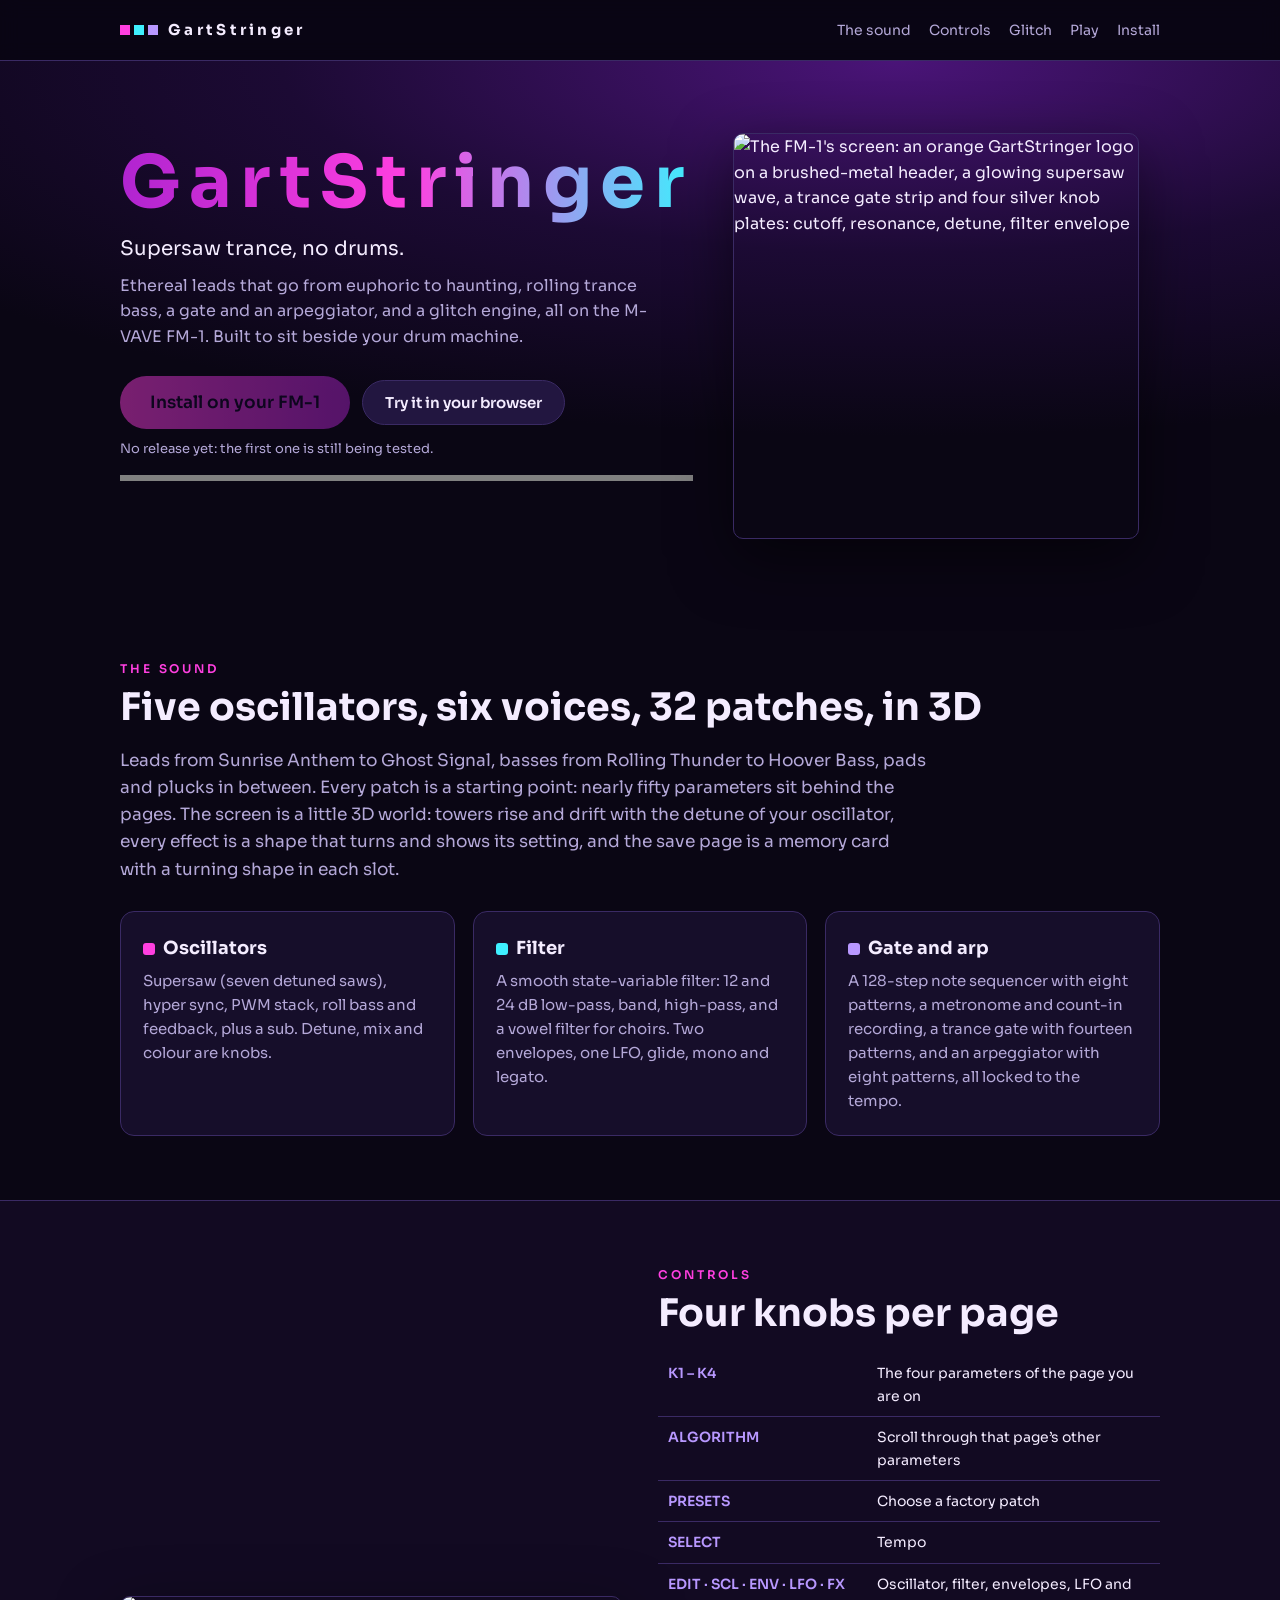
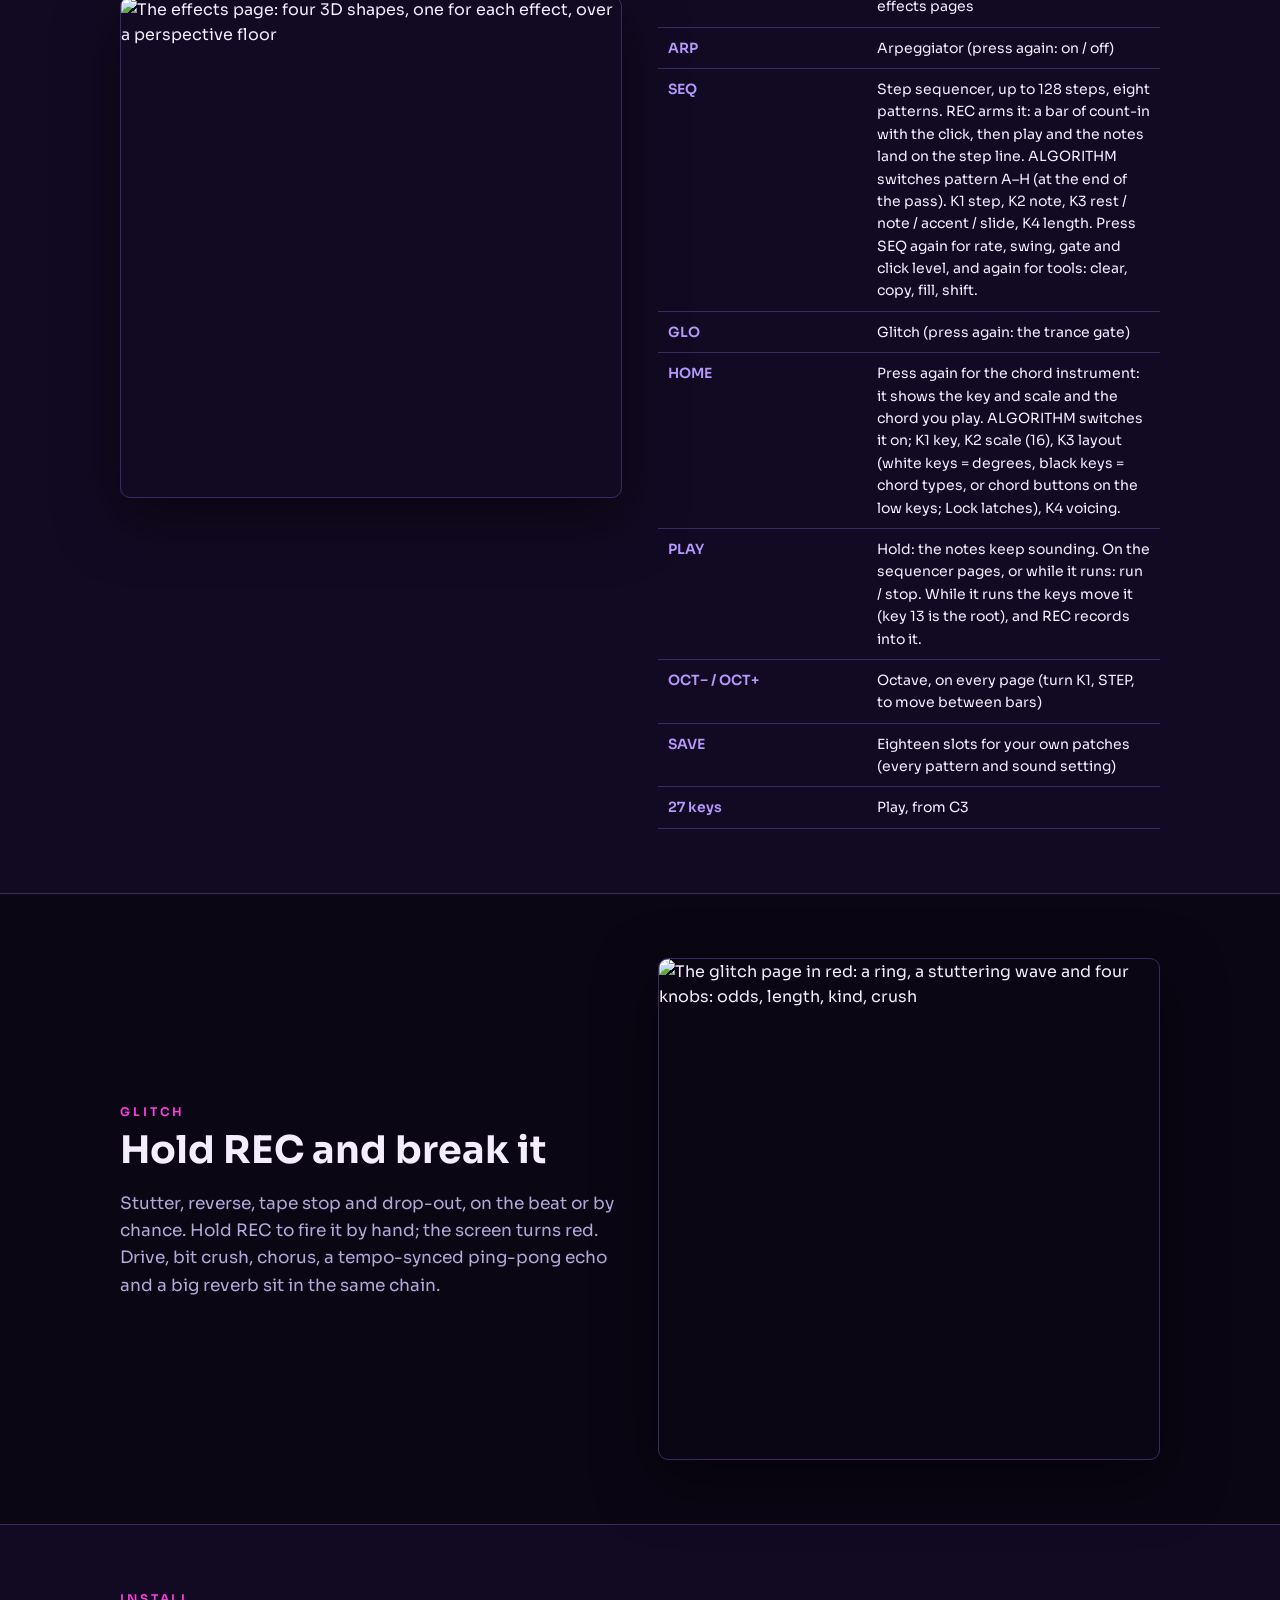
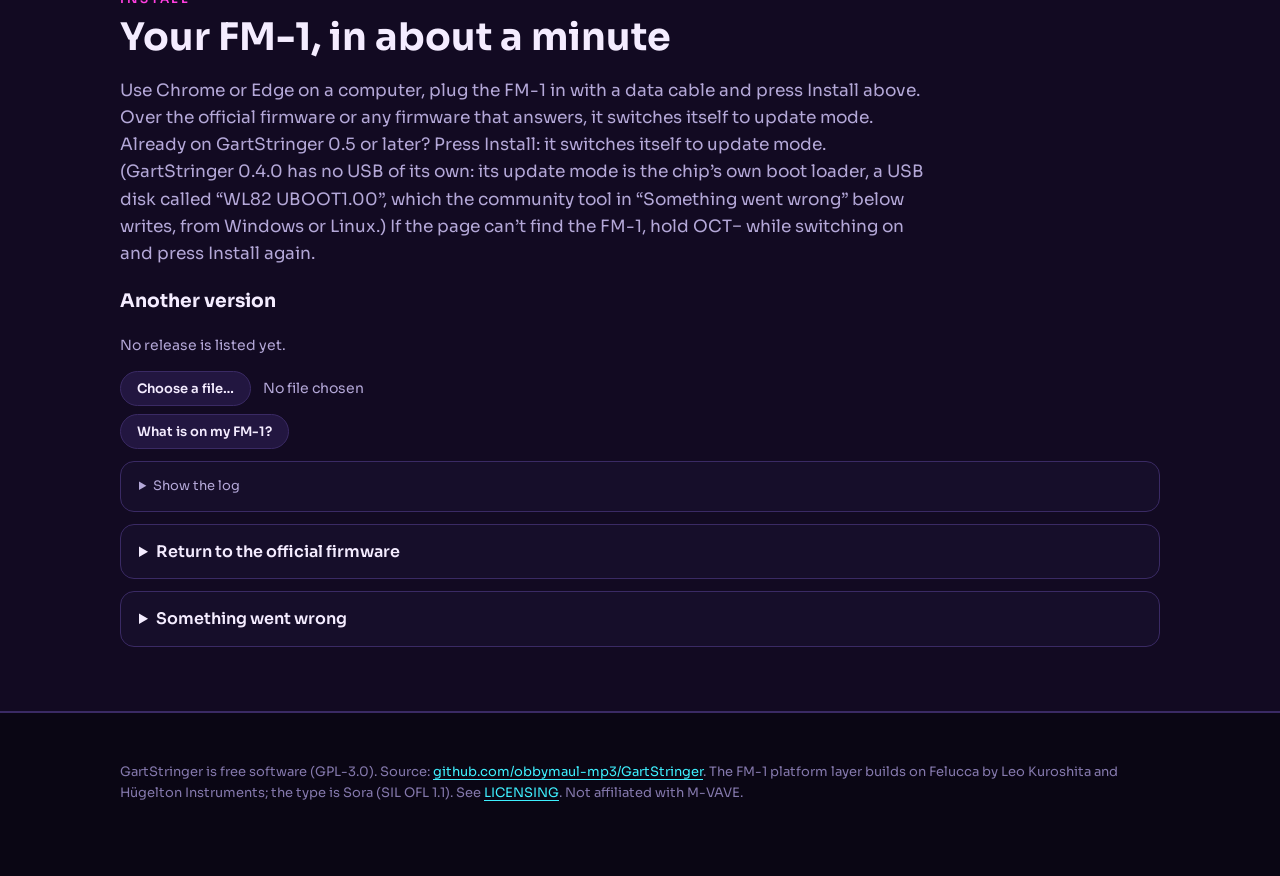
==== web/index.html @ 3be36788 "0.6.2: OCT is always octave, eight patterns, eighteen slots over six flash sectors, text overlap fix" ====
<!doctype html>
<!-- SPDX-License-Identifier: GPL-3.0-only
     Copyright (C) 2026 GartStringer contributors
     GartStringer's first page: what it is, how to play it, and its installer (installer.js). The installer checks the package
     here and writes it with the update protocol of fm1ota.js. tools/make_site.sh puts the site together. -->
<html lang="en">
<head>
<meta charset="utf-8">
<meta name="viewport" content="width=device-width, initial-scale=1">
<title>GartStringer: a supersaw trance synth for the M-VAVE FM-1</title>
<meta name="description" content="GartStringer turns the M-VAVE FM-1 into a supersaw trance lead and bass synth: 32 patches, trance gate, arpeggiator, glitch effects and a 90s rave look. No drums, so it plays beside yours. Free and open source.">
<meta name="theme-color" content="#0a0806">
<meta property="og:title" content="GartStringer: a supersaw trance synth for the M-VAVE FM-1">
<meta property="og:description" content="Supersaw leads, rolling trance bass, a gate, an arpeggiator and glitch. No drums. Free and open source.">
<meta property="og:image" content="images/home.png">
<link rel="icon" href="favicon.svg" type="image/svg+xml">
<link rel="preload" href="fonts/Sora.ttf" as="font" type="font/ttf" crossorigin>
<link rel="stylesheet" href="site.css">
</head>
<body>
<a class="skip" href="#main">Skip to content</a>
<header class="site-header">
  <div class="container site-header__row">
    <a class="brand" href="./"><i aria-hidden="true"></i>GartStringer</a>
    <nav class="site-nav" aria-label="Sections">
      <a href="#sound">The sound</a>
      <a href="#controls">Controls</a>
      <a href="#glitch">Glitch</a>
      <a href="play/">Play</a>
      <a href="#install">Install</a>
    </nav>
  </div>
</header>

<main id="main">
  <section class="hero" id="install" aria-labelledby="hero-title">
    <div class="container hero__grid">
      <div class="hero__pitch">
        <h1 id="hero-title" tabindex="-1"><span>GartStringer</span></h1>
        <p class="hero__lead">Supersaw trance, no drums.</p>
        <p class="hero__sub">Ethereal leads that go from euphoric to haunting, rolling trance bass, a gate and an arpeggiator, and a glitch engine, all on the M-VAVE&nbsp;FM-1. Built to sit beside your drum machine.</p>
        <div class="installer">
          <div class="row">
            <button class="btn btn--primary btn--lg" id="go" type="button" disabled>Install on your FM-1</button>
            <a class="btn" href="play/">Try it in your browser</a>
          </div>
          <p class="installer__ver" id="ver"></p>
          <p class="note" id="nomidi" hidden>Installing needs <b>Chrome or Edge on a computer</b>. On this device you can still <a href="play/">try GartStringer with sound</a>.</p>
          <noscript><p class="note">The installer needs JavaScript to talk to the FM-1.</p></noscript>
          <progress id="bar" max="100" value="0" aria-label="Install progress"></progress>
          <p class="installer__status" id="status" role="status"></p>
          <p class="pkg" id="pkg" role="status"></p>
          <label class="check" id="force-box" hidden><input id="force-risk" type="checkbox"><span><b>I understand the risk.</b> Install over this firmware anyway.</span></label>
          <div class="panel panel--ok" id="done" role="status" hidden>
            <p class="title" id="done-line"></p>
            <p>The FM-1 restarted with GartStringer. You can unplug it now. Turn MASTER up slowly, then hold a key.</p>
          </div>
          <div class="panel panel--bad" id="interrupted" role="alert" hidden>
            <h3>The install stopped. In most cases you can start it again.</h3>
            <p><b>Stopped before “Switching to update mode”?</b> Nothing was written. Plug the cable back in and press Install again.</p>
            <p><b>Stopped while writing, with the FM-1 still on?</b> It waits in update mode with a black screen. Plug the cable back in and press Install again. Writing starts again from the beginning.</p>
            <p><b>Did it switch off?</b> Hold OCT− while switching on: update mode. Press Install again.</p>
            <p><b>No flash at all, or a USB disk called WL82 UBOOT1.00?</b> See “Something went wrong” below.</p>
          </div>
        </div>
      </div>
      <div class="hero__visual shot"><img src="images/home.png" width="480" height="480" alt="The FM-1's screen: an orange GartStringer logo on a brushed-metal header, a glowing supersaw wave, a trance gate strip and four silver knob plates: cutoff, resonance, detune, filter envelope" fetchpriority="high"></div>
    </div>
  </section>

  <section class="section" id="sound" aria-labelledby="sound-title">
    <div class="container">
      <p class="eyebrow">The sound</p>
      <h2 id="sound-title">Five oscillators, six voices, 32 patches, in 3D</h2>
      <p class="lead">Leads from Sunrise Anthem to Ghost Signal, basses from Rolling Thunder to Hoover Bass, pads and plucks in between. Every patch is a starting point: nearly fifty parameters sit behind the pages. The screen is a little 3D world: towers rise and drift with the detune of your oscillator, every effect is a shape that turns and shows its setting, and the save page is a memory card with a turning shape in each slot.</p>
      <div class="grid grid--3">
        <article class="card"><h3><i class="dot" style="background:var(--pink)"></i>Oscillators</h3><p>Supersaw (seven detuned saws), hyper sync, PWM stack, roll bass and feedback, plus a sub. Detune, mix and colour are knobs.</p></article>
        <article class="card"><h3><i class="dot" style="background:var(--cyan)"></i>Filter</h3><p>A smooth state-variable filter: 12 and 24 dB low-pass, band, high-pass, and a vowel filter for choirs. Two envelopes, one LFO, glide, mono and legato.</p></article>
        <article class="card"><h3><i class="dot" style="background:var(--yellow)"></i>Gate and arp</h3><p>A 128-step note sequencer with eight patterns, a metronome and count-in recording, a trance gate with fourteen patterns, and an arpeggiator with eight patterns, all locked to the tempo.</p></article>
      </div>
    </div>
  </section>

  <section class="section section--band" id="controls" aria-labelledby="controls-title">
    <div class="container split">
      <div class="shot"><img src="images/edit.png" width="480" height="480" alt="The effects page: four 3D shapes, one for each effect, over a perspective floor" loading="lazy"></div>
      <div>
        <p class="eyebrow">Controls</p>
        <h2 id="controls-title">Four knobs per page</h2>
        <table class="keys">
          <tr><td>K1 – K4</td><td>The four parameters of the page you are on</td></tr>
          <tr><td>ALGORITHM</td><td>Scroll through that page’s other parameters</td></tr>
          <tr><td>PRESETS</td><td>Choose a factory patch</td></tr>
          <tr><td>SELECT</td><td>Tempo</td></tr>
          <tr><td>EDIT · SCL · ENV · LFO · FX</td><td>Oscillator, filter, envelopes, LFO and effects pages</td></tr>
          <tr><td>ARP</td><td>Arpeggiator (press again: on / off)</td></tr>
          <tr><td>SEQ</td><td>Step sequencer, up to 128 steps, eight patterns. REC arms it: a bar of count-in with the click, then play and the notes land on the step line. ALGORITHM switches pattern A–H (at the end of the pass). K1 step, K2 note, K3 rest / note / accent / slide, K4 length. Press SEQ again for rate, swing, gate and click level, and again for tools: clear, copy, fill, shift.</td></tr>
          <tr><td>GLO</td><td>Glitch (press again: the trance gate)</td></tr>
          <tr><td>HOME</td><td>Press again for the chord instrument: it shows the key and scale and the chord you play. ALGORITHM switches it on; K1 key, K2 scale (16), K3 layout (white keys = degrees, black keys = chord types, or chord buttons on the low keys; Lock latches), K4 voicing.</td></tr>
          <tr><td>PLAY</td><td>Hold: the notes keep sounding. On the sequencer pages, or while it runs: run / stop. While it runs the keys move it (key 13 is the root), and REC records into it.</td></tr>
          <tr><td>OCT− / OCT+</td><td>Octave, on every page (turn K1, STEP, to move between bars)</td></tr>
          <tr><td>SAVE</td><td>Eighteen slots for your own patches (every pattern and sound setting)</td></tr>
          <tr><td>27 keys</td><td>Play, from C3</td></tr>
        </table>
      </div>
    </div>
  </section>

  <section class="section" id="glitch" aria-labelledby="glitch-title">
    <div class="container split">
      <div>
        <p class="eyebrow">Glitch</p>
        <h2 id="glitch-title">Hold REC and break it</h2>
        <p class="lead">Stutter, reverse, tape stop and drop-out, on the beat or by chance. Hold REC to fire it by hand; the screen turns red. Drive, bit crush, chorus, a tempo-synced ping-pong echo and a big reverb sit in the same chain.</p>
      </div>
      <div class="shot"><img src="images/glitch.png" width="480" height="480" alt="The glitch page in red: a ring, a stuttering wave and four knobs: odds, length, kind, crush" loading="lazy"></div>
    </div>
  </section>

  <section class="section section--band" aria-labelledby="install-title">
    <div class="container">
      <p class="eyebrow">Install</p>
      <h2 id="install-title">Your FM-1, in about a minute</h2>
      <p class="lead">Use Chrome or Edge on a computer, plug the FM-1 in with a data cable and press Install above. Over the official firmware or any firmware that answers, it switches itself to update mode. Already on GartStringer 0.5 or later? Press Install: it switches itself to update mode. (GartStringer 0.4.0 has no USB of its own: its update mode is the chip’s own boot loader, a USB disk called “WL82 UBOOT1.00”, which the community tool in “Something went wrong” below writes, from Windows or Linux.) If the page can’t find the FM-1, hold OCT− while switching on and press Install again.</p>
      <div class="installer">
        <h3>Another version</h3>
        <div class="chips" id="versions" hidden></div>
        <p class="note" id="rel-none">No release is listed yet.</p>
        <p class="note" id="rel-some" hidden>Pick a version above, or choose a .fwsc file you downloaded.</p>
        <div class="notes" id="notes"></div>
        <div class="row">
          <button class="btn btn--sm" id="pkg-pick" type="button">Choose a file…</button>
          <span class="note" id="pkg-name">No file chosen</span>
          <input id="pkg-file" type="file" accept=".fwsc" hidden>
        </div>
        <p class="pkg" id="pkg-own" role="status"></p>
        <p class="pkg" id="pkg-sum"></p>
        <div class="row"><button class="btn btn--sm" id="check-go" type="button" disabled>What is on my FM-1?</button></div>
        <p class="unit" id="unit" role="status" hidden></p>
        <details class="log-fold"><summary>Show the log</summary><pre class="log" id="log"></pre></details>
      </div>
      <details id="stock">
        <summary>Return to the official firmware</summary>
        <p>Choose the unmodified official FM-1 V15 or V16 file (<code>FM-1.fwsc</code>) from M-VAVE. GartStringer is replaced by it.</p>
        <div class="row">
          <button class="btn btn--sm" id="stock-pick" type="button">Choose the official file…</button>
          <span class="note" id="stock-name">No file chosen</span>
          <input id="stock-file" type="file" accept=".fwsc" hidden>
        </div>
        <label class="check"><input id="stock-recovery" type="checkbox"><span>I’m finishing an update that was cut off (the FM-1 is already in update mode).</span></label>
        <div class="row" style="margin-top:12px"><button class="btn btn--sm" id="stock-go" type="button" disabled>Install the official firmware</button></div>
        <progress id="stock-bar" max="100" value="0" aria-label="Progress"></progress>
        <p class="installer__status" id="stock-status" role="status"></p>
        <div class="panel panel--ok" id="stock-done" role="status" hidden><p class="title" id="stock-done-line"></p></div>
        <div class="panel panel--bad" id="stock-interrupted" role="alert" hidden><h3>The write stopped.</h3><p>Plug the cable back in and press the button again. It starts from the beginning.</p></div>
        <details class="log-fold"><summary>Show the log</summary><pre class="log" id="stock-log"></pre></details>
      </details>
      <details id="dark">
        <summary>Something went wrong</summary>
        <p>An FM-1 that shows nothing and does not answer can still be written: hold OCT− while switching on. If a USB disk called “WL82 UBOOT1.00” appears, the chip’s own boot loader is running; the community unbricker at <a href="https://github.com/Quixotic7/MvaveFM1Unbricker">Quixotic7/MvaveFM1Unbricker</a> restores it.</p>
      </details>
    </div>
  </section>
</main>

<footer class="site-footer">
  <div class="container">
    <p>GartStringer is free software (GPL-3.0). Source: <a href="https://github.com/obbymaul-mp3/GartStringer">github.com/obbymaul-mp3/GartStringer</a>. The FM-1 platform layer builds on Felucca by Leo Kuroshita and Hügelton Instruments; the type is Sora (SIL OFL 1.1). See <a href="firmware/LICENSING.md">LICENSING</a>. Not affiliated with M-VAVE.</p>
  </div>
</footer>
<script type="module" src="installer.js"></script>
</body>
</html>
---- web/site.css ----
/* SPDX-License-Identifier: GPL-3.0-only
 * Copyright (C) 2026 GartStringer contributors */
/* GartStringer's pages: deep indigo, neon magenta and cyan, Sora. Shared by the first page and the play page. */
@font-face { font-family: "Sora"; src: url("fonts/Sora.ttf") format("truetype"); font-weight: 100 800; font-display: swap; }
:root {
  --bg: #0a0614; --bg2: #120a22; --panel: #160e2a; --panel2: #221640; --line: #3a2a64;
  --ink: #f4ecff; --ink2: #b4a8d8; --ink3: #8478ac;
  --pink: #ff3fe0; --cyan: #3ff0ff; --yellow: #b898ff; --green: #40ffd0; --ember: #b024d0; --lav: #ff58f0;
  --r: 14px;
}
* { box-sizing: border-box; }
html { color-scheme: dark; scroll-behavior: smooth; }
body { margin: 0; background: var(--bg); color: var(--ink); font: 400 16px/1.6 "Sora", system-ui, sans-serif; -webkit-font-smoothing: antialiased; }
a { color: var(--cyan); text-underline-offset: 3px; }
a:hover { color: var(--pink); }
.container { width: min(1040px, 100% - 32px); margin: 0 auto; }
.skip { position: absolute; left: -999px; } .skip:focus { left: 8px; top: 8px; background: var(--panel); padding: 8px 12px; z-index: 9; }
.site-header { position: sticky; top: 0; z-index: 5; background: rgba(10, 6, 20, .85); backdrop-filter: blur(10px); border-bottom: 1px solid var(--line); }
.site-header__row { display: flex; align-items: center; gap: 20px; height: 60px; }
.brand { font-weight: 700; letter-spacing: .22em; font-size: 15px; color: var(--ink); text-decoration: none; display: flex; gap: 10px; align-items: center; }
.brand i { width: 10px; height: 10px; background: var(--pink); display: inline-block; box-shadow: 14px 0 var(--cyan), 28px 0 var(--yellow); margin-right: 28px; }
.site-nav { display: flex; gap: 18px; margin-left: auto; font-size: 14px; }
.site-nav a { color: var(--ink2); text-decoration: none; } .site-nav a:hover { color: var(--ink); }
.btn { font: 600 15px/1 "Sora", sans-serif; border-radius: 999px; border: 1px solid var(--line); background: var(--panel2); color: var(--ink); padding: 14px 22px; cursor: pointer; text-decoration: none; display: inline-block; }
.btn:hover:not(:disabled) { border-color: var(--lav); color: var(--ink); }
.btn:disabled { opacity: .45; cursor: default; }
.btn--primary { background: linear-gradient(90deg, var(--pink), var(--ember)); color: #12062a; border: 0; }
.btn--primary:hover:not(:disabled) { color: #12062a; filter: brightness(1.08); }
.btn--sm { padding: 10px 16px; font-size: 13px; } .btn--lg { padding: 18px 30px; font-size: 17px; }
.hero { padding: 72px 0 56px; background: radial-gradient(120% 90% at 70% 0%, #4a1478 0%, #1c0a34 40%, var(--bg) 78%); }
.hero__grid { display: grid; grid-template-columns: 1.05fr .95fr; gap: 40px; align-items: center; }
h1 { font-size: clamp(40px, 7vw, 72px); line-height: 1; letter-spacing: .12em; margin: 0 0 14px; font-weight: 700; }
h1 span { background: linear-gradient(90deg, var(--ember), var(--pink) 50%, var(--cyan)); -webkit-background-clip: text; background-clip: text; color: transparent; }
.hero__lead { font-size: 20px; color: var(--ink); margin: 0 0 8px; max-width: 30ch; }
.hero__sub { color: var(--ink2); margin: 0 0 26px; max-width: 46ch; }
.hero__visual img, .shot img { width: 100%; height: auto; image-rendering: pixelated; border-radius: 10px; display: block; border: 1px solid var(--line); box-shadow: 0 20px 60px rgba(0, 0, 0, .5); }
.row { display: flex; gap: 12px; flex-wrap: wrap; align-items: center; }
.installer { margin-top: 8px; }
.installer__ver { color: var(--ink2); font-size: 13px; margin: 10px 0 0; min-height: 1.4em; }
.installer__status { margin: 8px 0 0; min-height: 1.5em; color: var(--yellow); }
progress { width: 100%; height: 6px; border: 0; background: var(--panel); border-radius: 3px; margin-top: 12px; accent-color: var(--pink); }
.note { color: var(--ink2); font-size: 14px; }
.pkg { font-size: 13px; color: var(--ink2); margin: 8px 0 0; overflow-wrap: anywhere; } .pkg.ok { color: var(--green); } .pkg.bad { color: var(--pink); }
.panel { border-radius: var(--r); padding: 14px 18px; margin-top: 14px; border: 1px solid var(--line); background: var(--panel); }
.panel--ok { border-color: #3f8e6a; } .panel--bad { border-color: #a04a66; }
.panel .title { font-weight: 600; margin: 0 0 6px; } .panel h3 { margin: 0 0 8px; font-size: 16px; }
.check { display: flex; gap: 10px; align-items: flex-start; margin-top: 12px; font-size: 14px; color: var(--ink2); }
.section { padding: 64px 0; }
.section--band { background: var(--bg2); border-block: 1px solid var(--line); }
.eyebrow { color: var(--pink); font-size: 12px; letter-spacing: .24em; text-transform: uppercase; margin: 0 0 8px; font-weight: 600; }
h2 { font-size: clamp(26px, 4vw, 38px); margin: 0 0 12px; line-height: 1.15; }
.lead { color: var(--ink2); max-width: 62ch; font-size: 17px; }
.grid { display: grid; gap: 18px; margin-top: 28px; }
.grid--2 { grid-template-columns: repeat(2, 1fr); } .grid--3 { grid-template-columns: repeat(3, 1fr); }
.card { background: var(--panel); border: 1px solid var(--line); border-radius: var(--r); padding: 22px; }
.card h3 { margin: 0 0 6px; font-size: 18px; } .card p { margin: 0; color: var(--ink2); font-size: 15px; }
.card .dot { width: 12px; height: 12px; border-radius: 3px; display: inline-block; margin-right: 8px; vertical-align: -1px; }
.split { display: grid; grid-template-columns: 1fr 1fr; gap: 36px; align-items: center; }
table.keys { width: 100%; border-collapse: collapse; font-size: 14px; margin-top: 18px; }
table.keys td { padding: 9px 10px; border-bottom: 1px solid var(--line); vertical-align: top; } table.keys td:first-child { color: var(--yellow); white-space: nowrap; font-weight: 600; width: 1%; padding-right: 22px; }
details { background: var(--panel); border: 1px solid var(--line); border-radius: var(--r); padding: 14px 18px; margin-top: 12px; }
summary { cursor: pointer; font-weight: 600; } details p { color: var(--ink2); font-size: 15px; }
.chips { display: flex; gap: 10px; flex-wrap: wrap; margin: 14px 0; }
.chip { font: 400 13px/1.3 "Sora", sans-serif; text-align: left; background: var(--panel2); color: var(--ink); border: 1px solid var(--line); border-radius: 12px; padding: 10px 14px; cursor: pointer; }
.chip b { display: block; } .chip span { color: var(--ink2); } .chip[aria-pressed="true"] { border-color: var(--pink); }
.notes ul { color: var(--ink2); font-size: 14px; padding-left: 20px; } .notes .when { color: var(--ink2); font-size: 13px; margin: 0; } .notes .dl { font-size: 12px; color: var(--ink3); overflow-wrap: anywhere; }
.unit { margin-top: 10px; font-size: 14px; color: var(--green); } .unit.bad { color: var(--pink); }
.log-fold summary { font-weight: 400; font-size: 13px; color: var(--ink2); }
pre.log { max-height: 220px; overflow: auto; font-size: 12px; color: var(--ink2); background: var(--bg); padding: 10px; border-radius: 8px; white-space: pre-wrap; }
.site-footer { padding: 36px 0 60px; color: var(--ink3); font-size: 13px; border-top: 1px solid var(--line); }
@media (max-width: 800px) {
  .hero__grid, .split, .grid--2, .grid--3 { grid-template-columns: 1fr; }
  .site-nav { gap: 12px; font-size: 13px; } .hero { padding-top: 40px; }
}
[hidden] { display: none !important; }
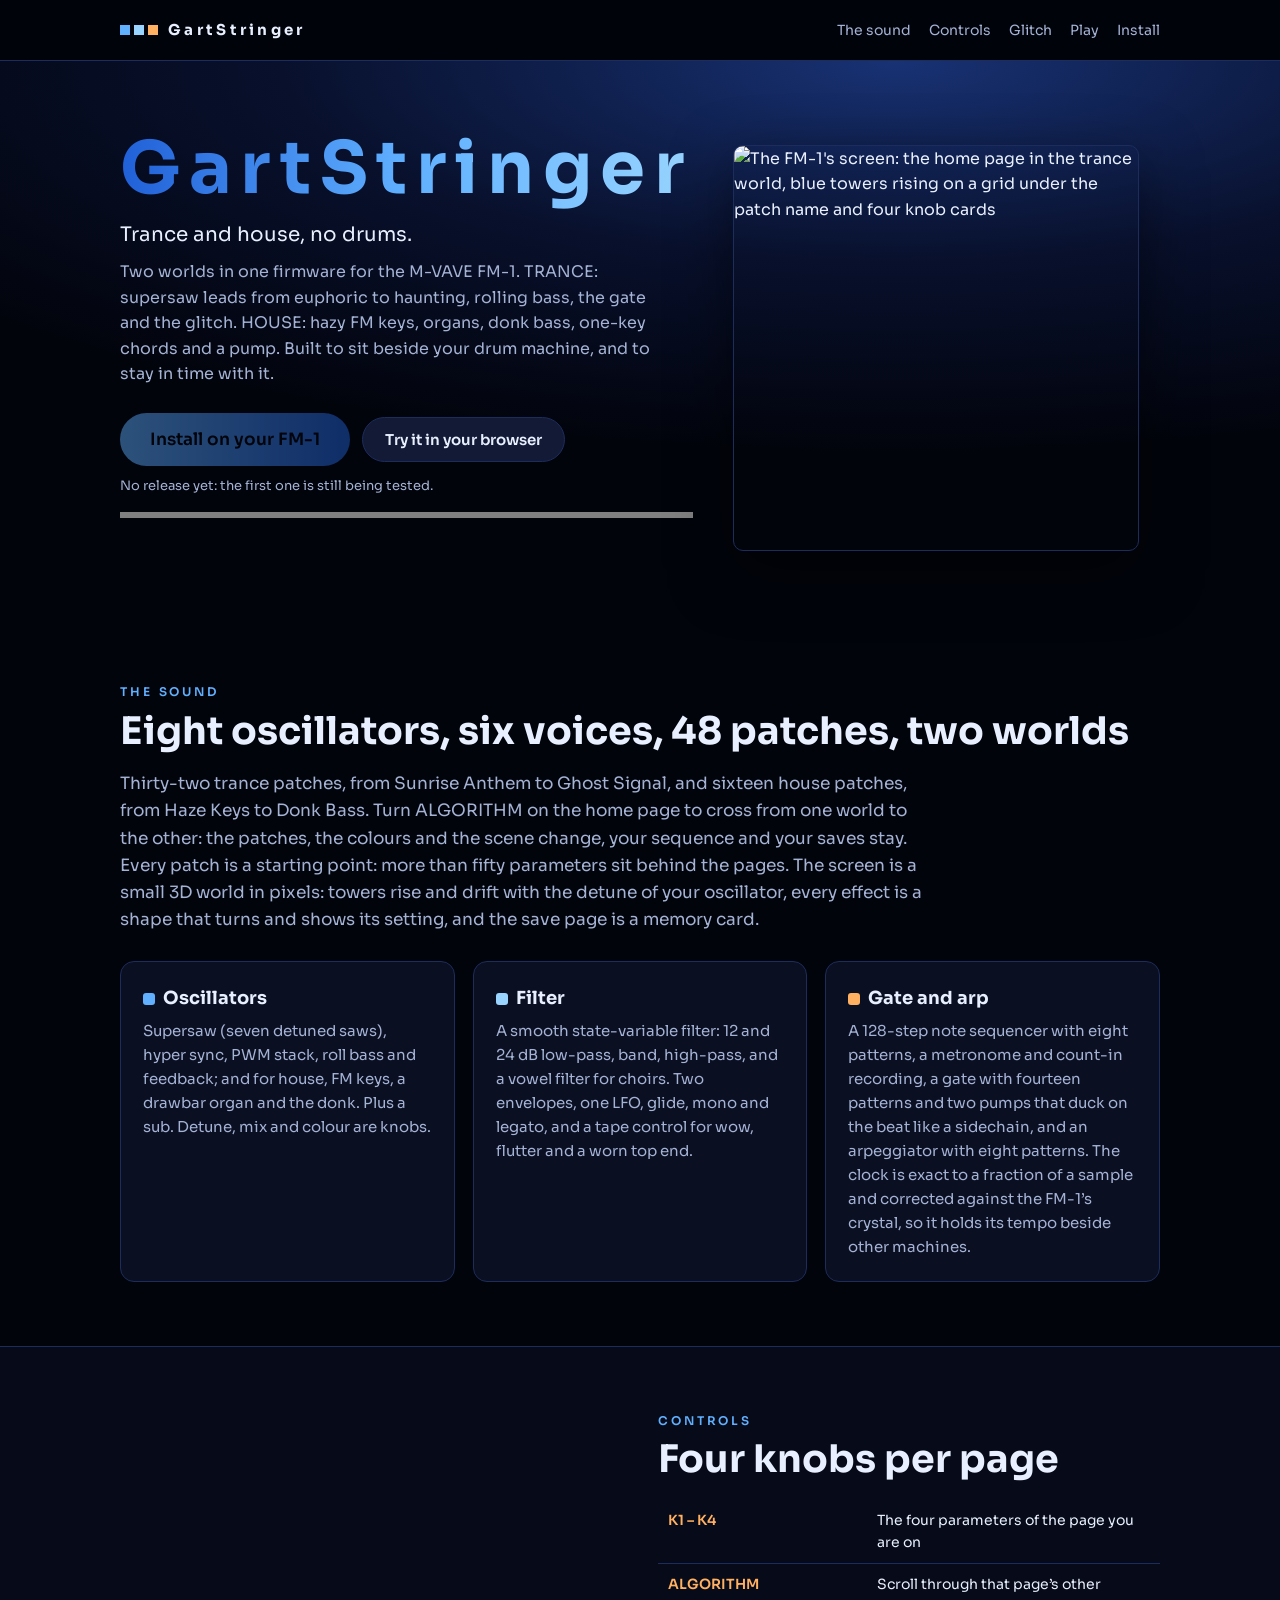
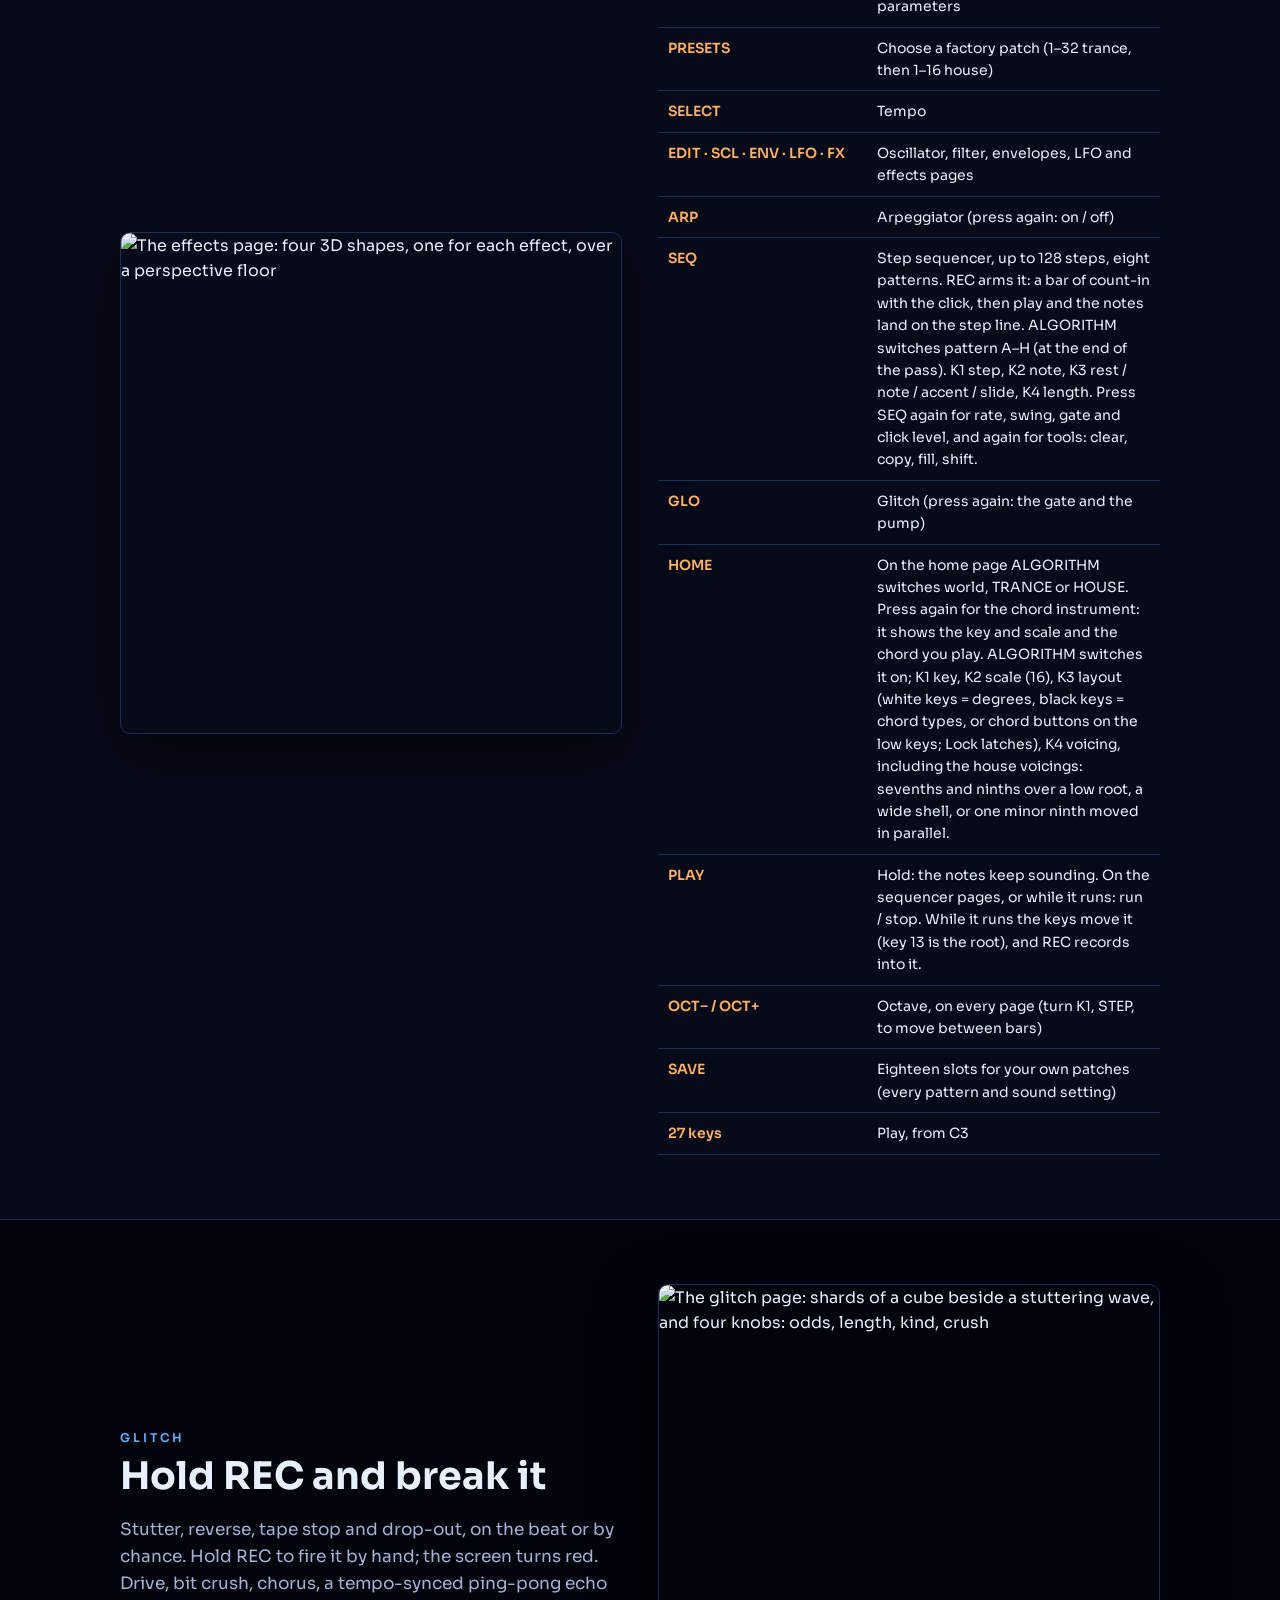
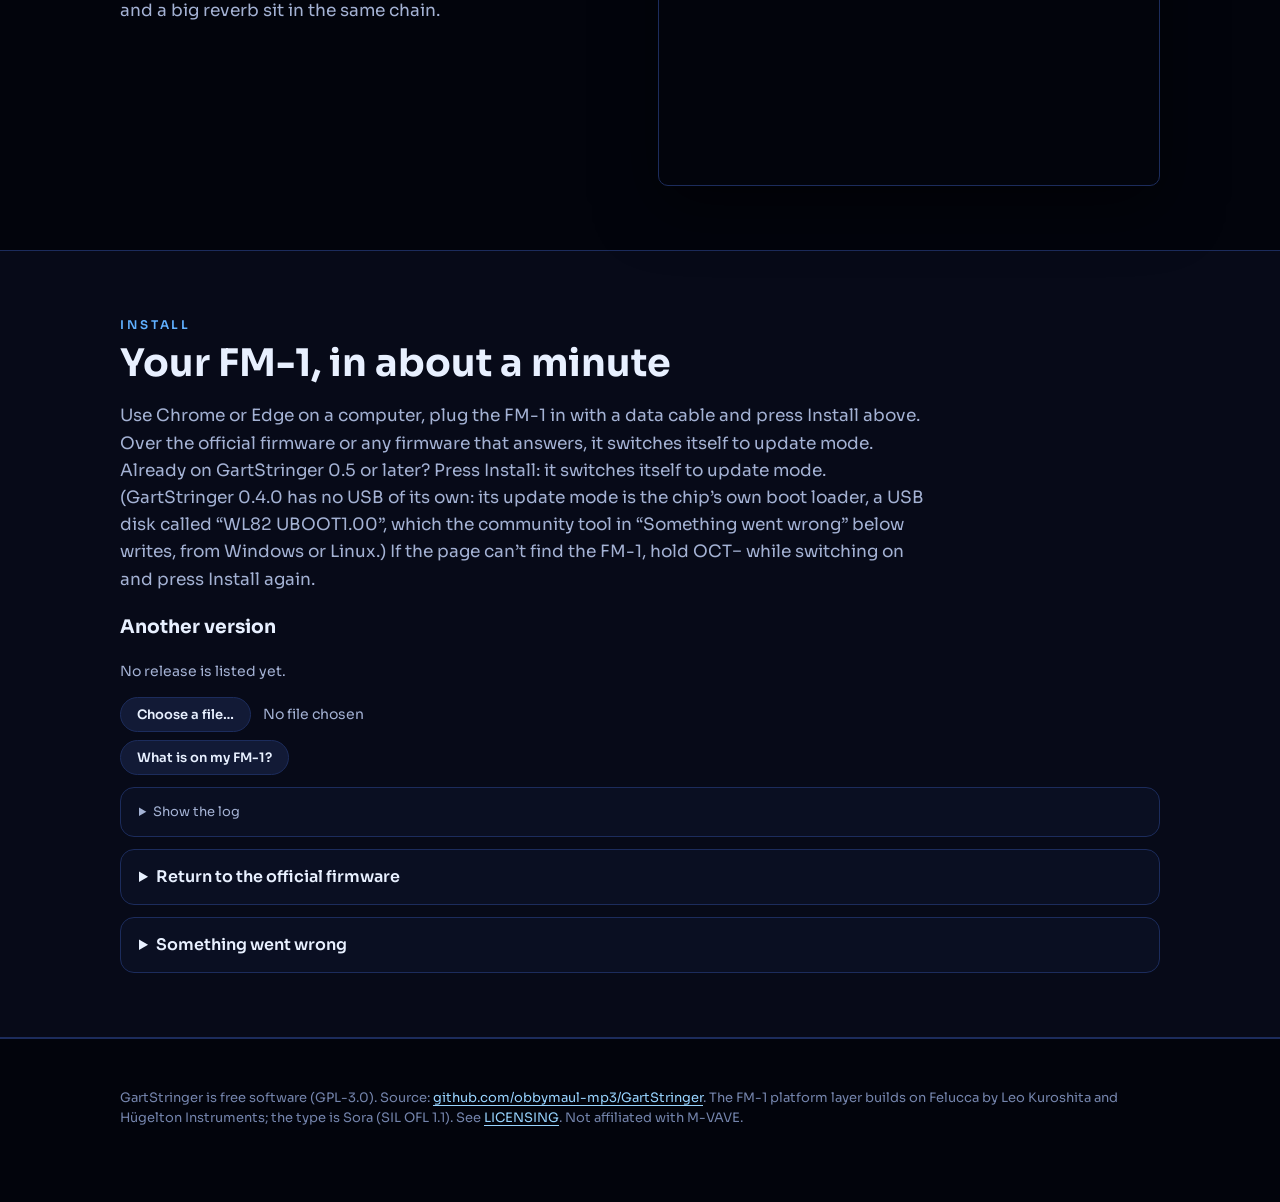
==== commit 1616b625: "1.0: two worlds (trance, house), an exact crystal-locked clock, a new look Clock: every length in 1/" ====
--- a/web/index.html
+++ b/web/index.html
@@ -37,8 +37,8 @@
     <div class="container hero__grid">
       <div class="hero__pitch">
         <h1 id="hero-title" tabindex="-1"><span>GartStringer</span></h1>
-        <p class="hero__lead">Supersaw trance, no drums.</p>
-        <p class="hero__sub">Ethereal leads that go from euphoric to haunting, rolling trance bass, a gate and an arpeggiator, and a glitch engine, all on the M-VAVE&nbsp;FM-1. Built to sit beside your drum machine.</p>
+        <p class="hero__lead">Trance and house, no drums.</p>
+        <p class="hero__sub">Two worlds in one firmware for the M-VAVE&nbsp;FM-1. TRANCE: supersaw leads from euphoric to haunting, rolling bass, the gate and the glitch. HOUSE: hazy FM keys, organs, donk bass, one-key chords and a pump. Built to sit beside your drum machine, and to stay in time with it.</p>
         <div class="installer">
           <div class="row">
             <button class="btn btn--primary btn--lg" id="go" type="button" disabled>Install on your FM-1</button>
@@ -64,19 +64,19 @@
           </div>
         </div>
       </div>
-      <div class="hero__visual shot"><img src="images/home.png" width="480" height="480" alt="The FM-1's screen: an orange GartStringer logo on a brushed-metal header, a glowing supersaw wave, a trance gate strip and four silver knob plates: cutoff, resonance, detune, filter envelope" fetchpriority="high"></div>
+      <div class="hero__visual shot"><img src="images/home.png" width="480" height="480" alt="The FM-1's screen: the home page in the trance world, blue towers rising on a grid under the patch name and four knob cards" fetchpriority="high"></div>
     </div>
   </section>
 
   <section class="section" id="sound" aria-labelledby="sound-title">
     <div class="container">
       <p class="eyebrow">The sound</p>
-      <h2 id="sound-title">Five oscillators, six voices, 32 patches, in 3D</h2>
-      <p class="lead">Leads from Sunrise Anthem to Ghost Signal, basses from Rolling Thunder to Hoover Bass, pads and plucks in between. Every patch is a starting point: nearly fifty parameters sit behind the pages. The screen is a little 3D world: towers rise and drift with the detune of your oscillator, every effect is a shape that turns and shows its setting, and the save page is a memory card with a turning shape in each slot.</p>
+      <h2 id="sound-title">Eight oscillators, six voices, 48 patches, two worlds</h2>
+      <p class="lead">Thirty-two trance patches, from Sunrise Anthem to Ghost Signal, and sixteen house patches, from Haze Keys to Donk Bass. Turn ALGORITHM on the home page to cross from one world to the other: the patches, the colours and the scene change, your sequence and your saves stay. Every patch is a starting point: more than fifty parameters sit behind the pages. The screen is a small 3D world in pixels: towers rise and drift with the detune of your oscillator, every effect is a shape that turns and shows its setting, and the save page is a memory card.</p>
       <div class="grid grid--3">
-        <article class="card"><h3><i class="dot" style="background:var(--pink)"></i>Oscillators</h3><p>Supersaw (seven detuned saws), hyper sync, PWM stack, roll bass and feedback, plus a sub. Detune, mix and colour are knobs.</p></article>
-        <article class="card"><h3><i class="dot" style="background:var(--cyan)"></i>Filter</h3><p>A smooth state-variable filter: 12 and 24 dB low-pass, band, high-pass, and a vowel filter for choirs. Two envelopes, one LFO, glide, mono and legato.</p></article>
-        <article class="card"><h3><i class="dot" style="background:var(--yellow)"></i>Gate and arp</h3><p>A 128-step note sequencer with eight patterns, a metronome and count-in recording, a trance gate with fourteen patterns, and an arpeggiator with eight patterns, all locked to the tempo.</p></article>
+        <article class="card"><h3><i class="dot" style="background:var(--pink)"></i>Oscillators</h3><p>Supersaw (seven detuned saws), hyper sync, PWM stack, roll bass and feedback; and for house, FM keys, a drawbar organ and the donk. Plus a sub. Detune, mix and colour are knobs.</p></article>
+        <article class="card"><h3><i class="dot" style="background:var(--cyan)"></i>Filter</h3><p>A smooth state-variable filter: 12 and 24 dB low-pass, band, high-pass, and a vowel filter for choirs. Two envelopes, one LFO, glide, mono and legato, and a tape control for wow, flutter and a worn top end.</p></article>
+        <article class="card"><h3><i class="dot" style="background:var(--yellow)"></i>Gate and arp</h3><p>A 128-step note sequencer with eight patterns, a metronome and count-in recording, a gate with fourteen patterns and two pumps that duck on the beat like a sidechain, and an arpeggiator with eight patterns. The clock is exact to a fraction of a sample and corrected against the FM-1&rsquo;s crystal, so it holds its tempo beside other machines.</p></article>
       </div>
     </div>
   </section>
@@ -90,13 +90,13 @@
         <table class="keys">
           <tr><td>K1 – K4</td><td>The four parameters of the page you are on</td></tr>
           <tr><td>ALGORITHM</td><td>Scroll through that page’s other parameters</td></tr>
-          <tr><td>PRESETS</td><td>Choose a factory patch</td></tr>
+          <tr><td>PRESETS</td><td>Choose a factory patch (1&ndash;32 trance, then 1&ndash;16 house)</td></tr>
           <tr><td>SELECT</td><td>Tempo</td></tr>
           <tr><td>EDIT · SCL · ENV · LFO · FX</td><td>Oscillator, filter, envelopes, LFO and effects pages</td></tr>
           <tr><td>ARP</td><td>Arpeggiator (press again: on / off)</td></tr>
           <tr><td>SEQ</td><td>Step sequencer, up to 128 steps, eight patterns. REC arms it: a bar of count-in with the click, then play and the notes land on the step line. ALGORITHM switches pattern A–H (at the end of the pass). K1 step, K2 note, K3 rest / note / accent / slide, K4 length. Press SEQ again for rate, swing, gate and click level, and again for tools: clear, copy, fill, shift.</td></tr>
-          <tr><td>GLO</td><td>Glitch (press again: the trance gate)</td></tr>
-          <tr><td>HOME</td><td>Press again for the chord instrument: it shows the key and scale and the chord you play. ALGORITHM switches it on; K1 key, K2 scale (16), K3 layout (white keys = degrees, black keys = chord types, or chord buttons on the low keys; Lock latches), K4 voicing.</td></tr>
+          <tr><td>GLO</td><td>Glitch (press again: the gate and the pump)</td></tr>
+          <tr><td>HOME</td><td>On the home page ALGORITHM switches world, TRANCE or HOUSE. Press again for the chord instrument: it shows the key and scale and the chord you play. ALGORITHM switches it on; K1 key, K2 scale (16), K3 layout (white keys = degrees, black keys = chord types, or chord buttons on the low keys; Lock latches), K4 voicing, including the house voicings: sevenths and ninths over a low root, a wide shell, or one minor ninth moved in parallel.</td></tr>
           <tr><td>PLAY</td><td>Hold: the notes keep sounding. On the sequencer pages, or while it runs: run / stop. While it runs the keys move it (key 13 is the root), and REC records into it.</td></tr>
           <tr><td>OCT− / OCT+</td><td>Octave, on every page (turn K1, STEP, to move between bars)</td></tr>
           <tr><td>SAVE</td><td>Eighteen slots for your own patches (every pattern and sound setting)</td></tr>
@@ -113,7 +113,7 @@
         <h2 id="glitch-title">Hold REC and break it</h2>
         <p class="lead">Stutter, reverse, tape stop and drop-out, on the beat or by chance. Hold REC to fire it by hand; the screen turns red. Drive, bit crush, chorus, a tempo-synced ping-pong echo and a big reverb sit in the same chain.</p>
       </div>
-      <div class="shot"><img src="images/glitch.png" width="480" height="480" alt="The glitch page in red: a ring, a stuttering wave and four knobs: odds, length, kind, crush" loading="lazy"></div>
+      <div class="shot"><img src="images/glitch.png" width="480" height="480" alt="The glitch page: shards of a cube beside a stuttering wave, and four knobs: odds, length, kind, crush" loading="lazy"></div>
     </div>
   </section>
 
--- a/web/site.css
+++ b/web/site.css
@@ -1,11 +1,11 @@
 /* SPDX-License-Identifier: GPL-3.0-only
  * Copyright (C) 2026 GartStringer contributors */
-/* GartStringer's pages: deep indigo, neon magenta and cyan, Sora. Shared by the first page and the play page. */
+/* GartStringer's pages: a blue-black void, electric blue, a little amber for the house side, Sora. Shared by the first page and the play page. */
 @font-face { font-family: "Sora"; src: url("fonts/Sora.ttf") format("truetype"); font-weight: 100 800; font-display: swap; }
 :root {
-  --bg: #0a0614; --bg2: #120a22; --panel: #160e2a; --panel2: #221640; --line: #3a2a64;
-  --ink: #f4ecff; --ink2: #b4a8d8; --ink3: #8478ac;
-  --pink: #ff3fe0; --cyan: #3ff0ff; --yellow: #b898ff; --green: #40ffd0; --ember: #b024d0; --lav: #ff58f0;
+  --bg: #02040c; --bg2: #070a18; --panel: #0a0f22; --panel2: #121a36; --line: #1c2c5c;
+  --ink: #e8f0ff; --ink2: #a4b2d4; --ink3: #7484ac;
+  --pink: #60b0ff; --cyan: #98d4ff; --yellow: #ffb060; --green: #40ffd0; --ember: #2060d8; --lav: #a880ff;
   --r: 14px;
 }
 * { box-sizing: border-box; }
@@ -15,7 +15,7 @@
 a:hover { color: var(--pink); }
 .container { width: min(1040px, 100% - 32px); margin: 0 auto; }
 .skip { position: absolute; left: -999px; } .skip:focus { left: 8px; top: 8px; background: var(--panel); padding: 8px 12px; z-index: 9; }
-.site-header { position: sticky; top: 0; z-index: 5; background: rgba(10, 6, 20, .85); backdrop-filter: blur(10px); border-bottom: 1px solid var(--line); }
+.site-header { position: sticky; top: 0; z-index: 5; background: rgba(2, 4, 12, .85); backdrop-filter: blur(10px); border-bottom: 1px solid var(--line); }
 .site-header__row { display: flex; align-items: center; gap: 20px; height: 60px; }
 .brand { font-weight: 700; letter-spacing: .22em; font-size: 15px; color: var(--ink); text-decoration: none; display: flex; gap: 10px; align-items: center; }
 .brand i { width: 10px; height: 10px; background: var(--pink); display: inline-block; box-shadow: 14px 0 var(--cyan), 28px 0 var(--yellow); margin-right: 28px; }
@@ -24,10 +24,10 @@
 .btn { font: 600 15px/1 "Sora", sans-serif; border-radius: 999px; border: 1px solid var(--line); background: var(--panel2); color: var(--ink); padding: 14px 22px; cursor: pointer; text-decoration: none; display: inline-block; }
 .btn:hover:not(:disabled) { border-color: var(--lav); color: var(--ink); }
 .btn:disabled { opacity: .45; cursor: default; }
-.btn--primary { background: linear-gradient(90deg, var(--pink), var(--ember)); color: #12062a; border: 0; }
-.btn--primary:hover:not(:disabled) { color: #12062a; filter: brightness(1.08); }
+.btn--primary { background: linear-gradient(90deg, var(--pink), var(--ember)); color: #02040c; border: 0; }
+.btn--primary:hover:not(:disabled) { color: #02040c; filter: brightness(1.08); }
 .btn--sm { padding: 10px 16px; font-size: 13px; } .btn--lg { padding: 18px 30px; font-size: 17px; }
-.hero { padding: 72px 0 56px; background: radial-gradient(120% 90% at 70% 0%, #4a1478 0%, #1c0a34 40%, var(--bg) 78%); }
+.hero { padding: 72px 0 56px; background: radial-gradient(120% 90% at 70% 0%, #183274 0%, #08102c 40%, var(--bg) 78%); }
 .hero__grid { display: grid; grid-template-columns: 1.05fr .95fr; gap: 40px; align-items: center; }
 h1 { font-size: clamp(40px, 7vw, 72px); line-height: 1; letter-spacing: .12em; margin: 0 0 14px; font-weight: 700; }
 h1 span { background: linear-gradient(90deg, var(--ember), var(--pink) 50%, var(--cyan)); -webkit-background-clip: text; background-clip: text; color: transparent; }
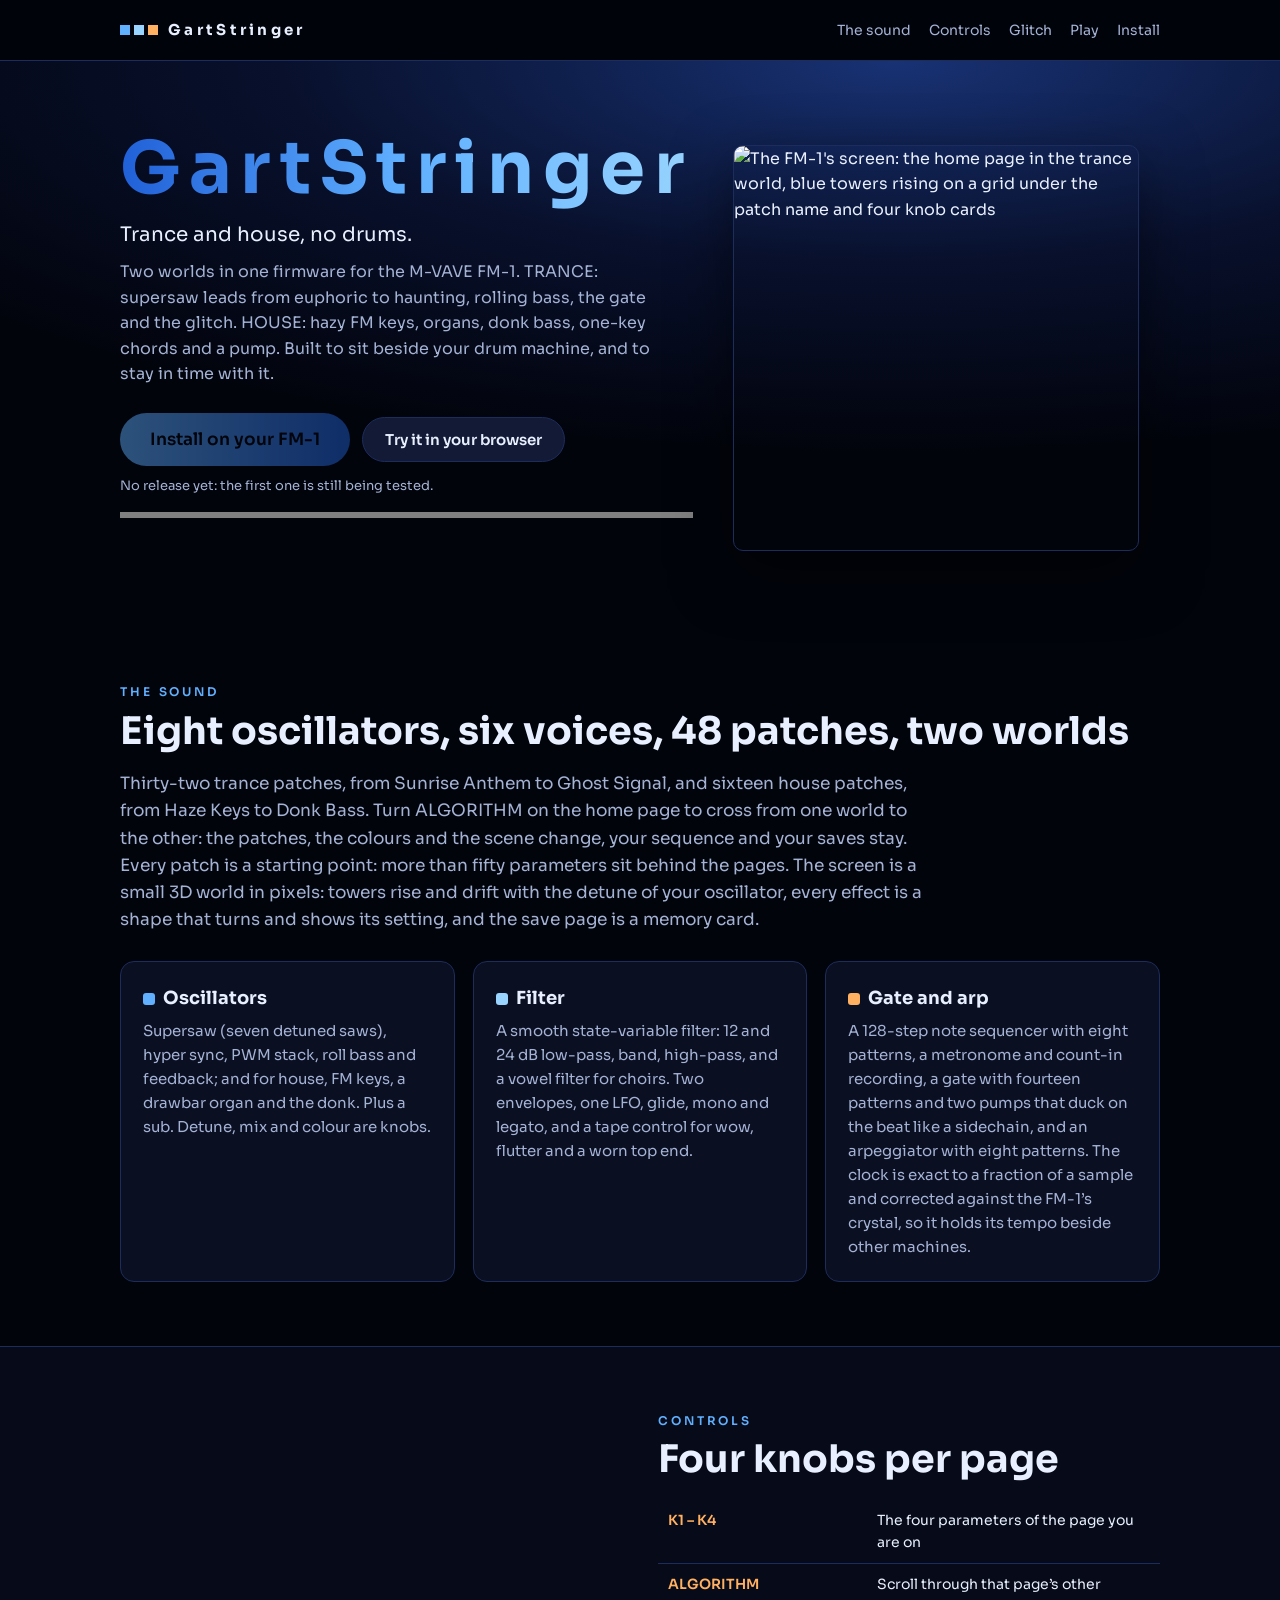
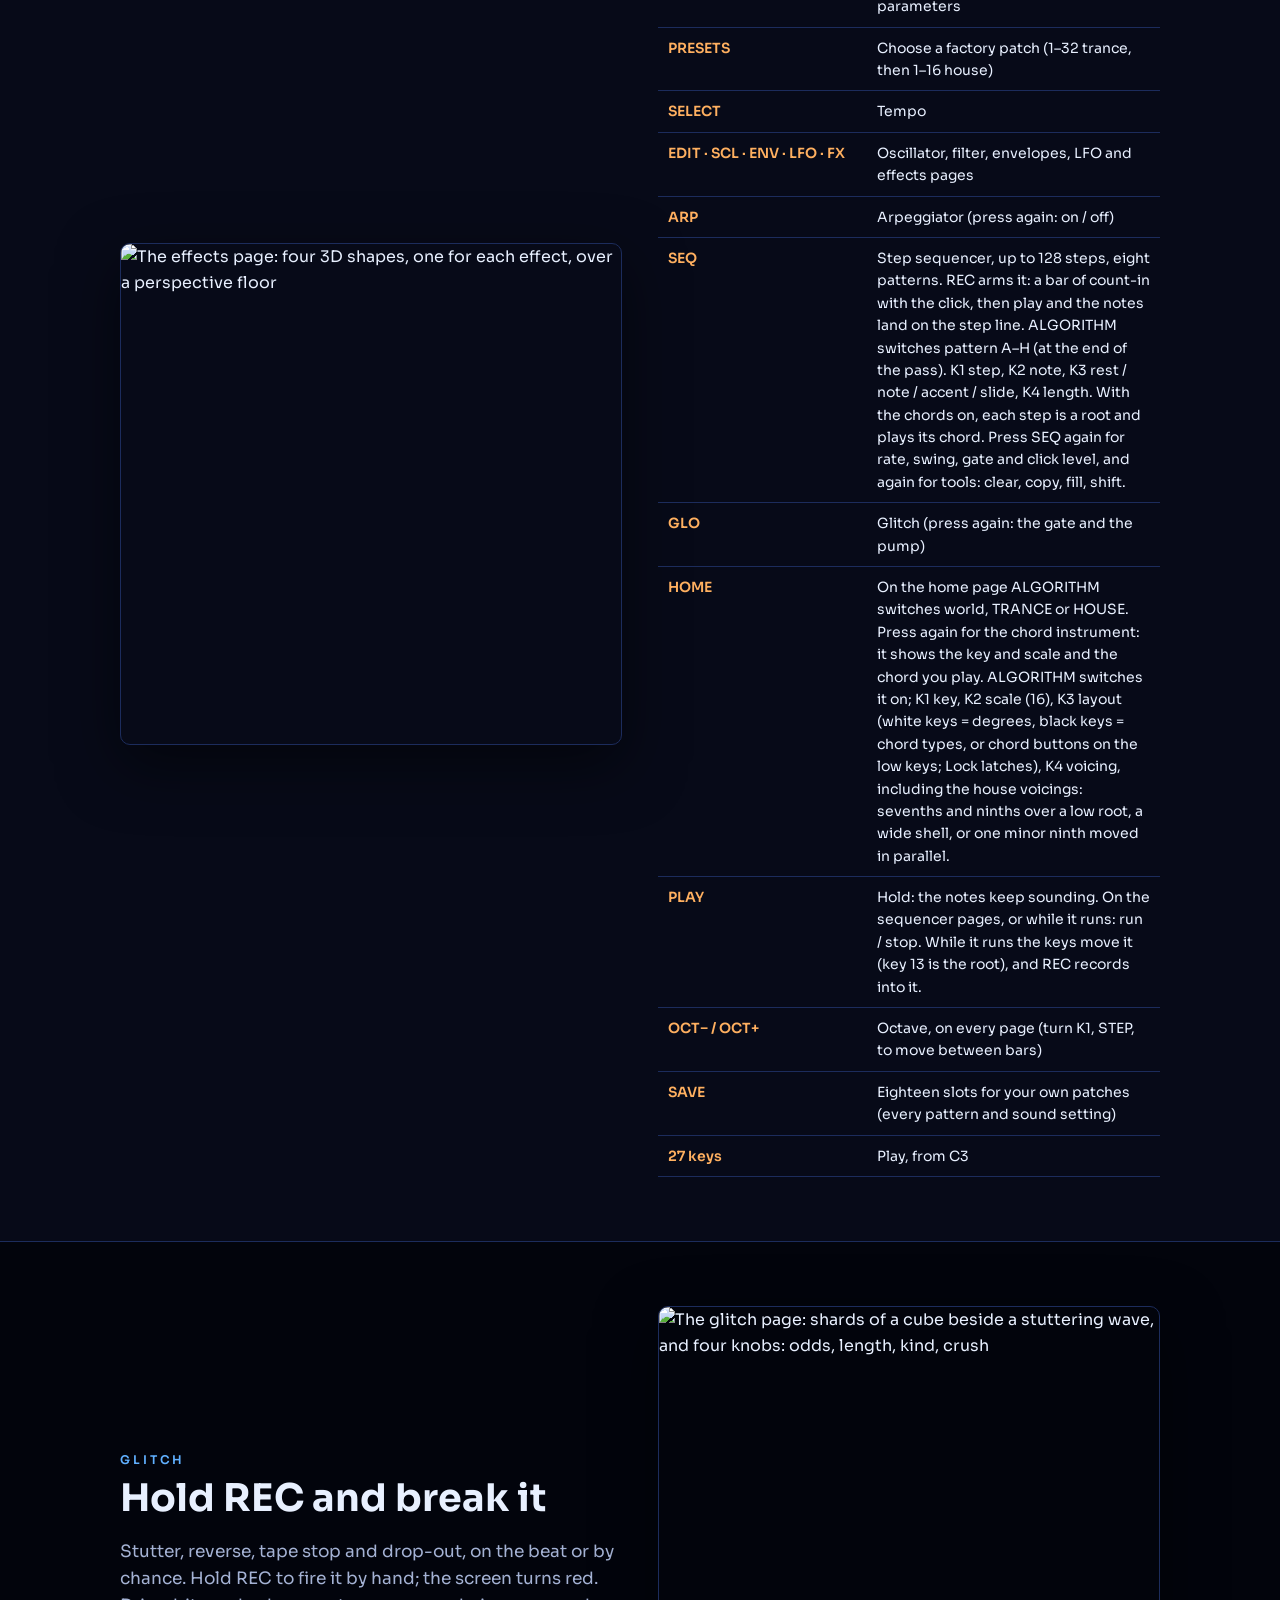
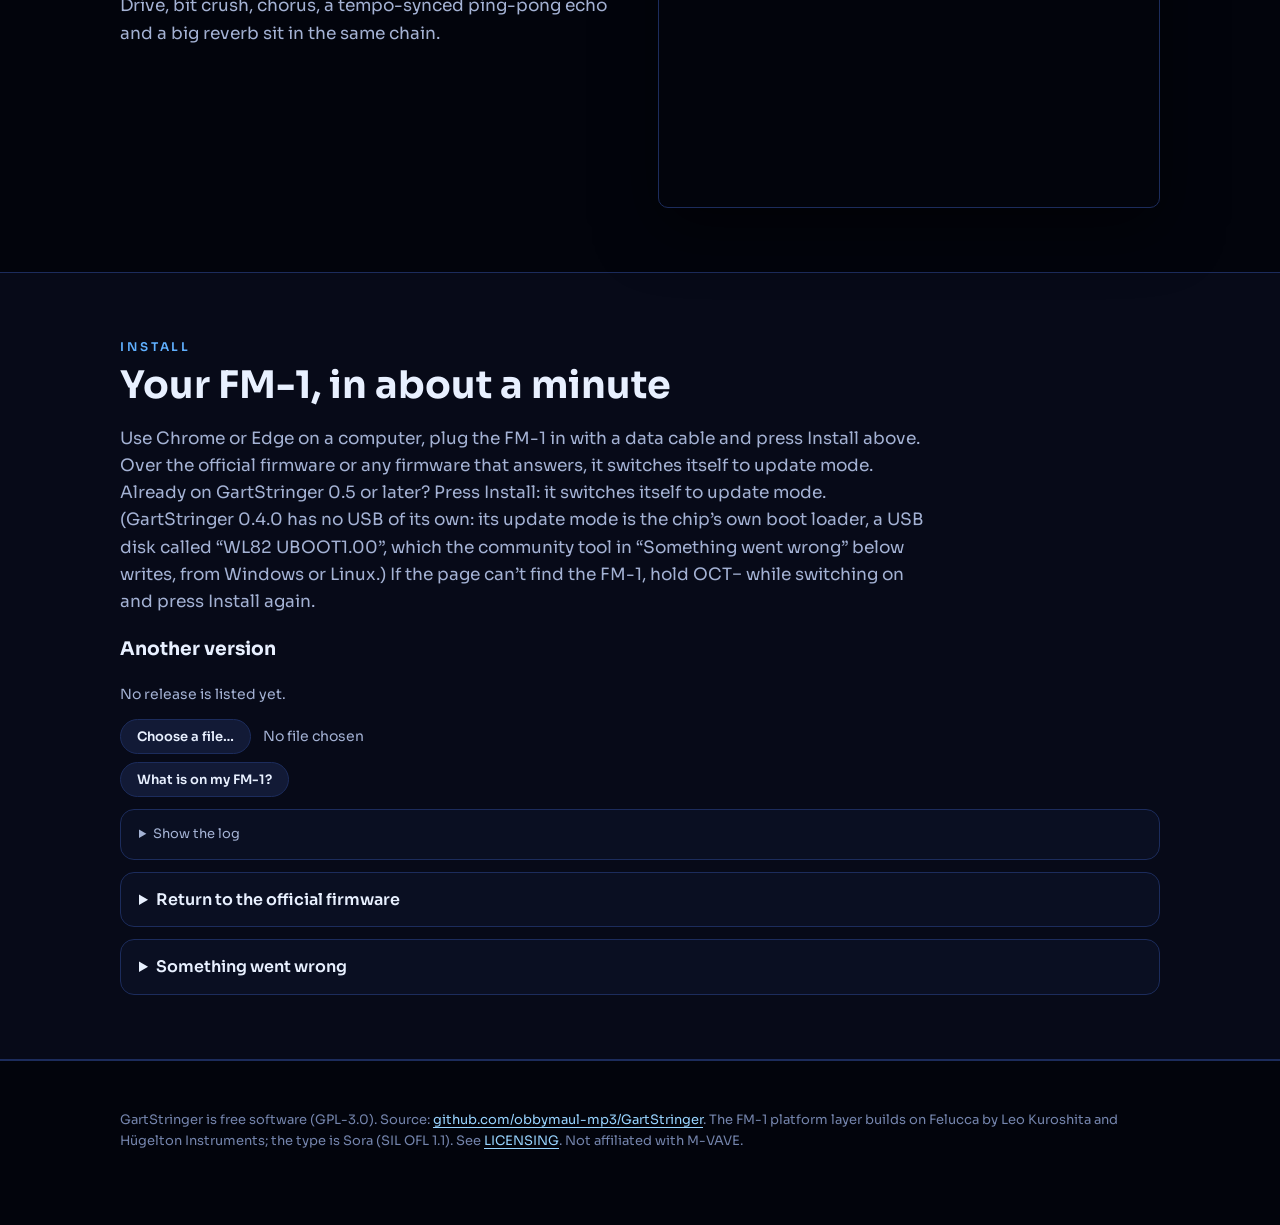
==== commit cc823e9f: "1.0.1: with the chords on, the sequencer's steps are roots and play their chords Co-Authored-By: Cla" ====
--- a/web/index.html
+++ b/web/index.html
@@ -94,7 +94,7 @@
           <tr><td>SELECT</td><td>Tempo</td></tr>
           <tr><td>EDIT · SCL · ENV · LFO · FX</td><td>Oscillator, filter, envelopes, LFO and effects pages</td></tr>
           <tr><td>ARP</td><td>Arpeggiator (press again: on / off)</td></tr>
-          <tr><td>SEQ</td><td>Step sequencer, up to 128 steps, eight patterns. REC arms it: a bar of count-in with the click, then play and the notes land on the step line. ALGORITHM switches pattern A–H (at the end of the pass). K1 step, K2 note, K3 rest / note / accent / slide, K4 length. Press SEQ again for rate, swing, gate and click level, and again for tools: clear, copy, fill, shift.</td></tr>
+          <tr><td>SEQ</td><td>Step sequencer, up to 128 steps, eight patterns. REC arms it: a bar of count-in with the click, then play and the notes land on the step line. ALGORITHM switches pattern A–H (at the end of the pass). K1 step, K2 note, K3 rest / note / accent / slide, K4 length. With the chords on, each step is a root and plays its chord. Press SEQ again for rate, swing, gate and click level, and again for tools: clear, copy, fill, shift.</td></tr>
           <tr><td>GLO</td><td>Glitch (press again: the gate and the pump)</td></tr>
           <tr><td>HOME</td><td>On the home page ALGORITHM switches world, TRANCE or HOUSE. Press again for the chord instrument: it shows the key and scale and the chord you play. ALGORITHM switches it on; K1 key, K2 scale (16), K3 layout (white keys = degrees, black keys = chord types, or chord buttons on the low keys; Lock latches), K4 voicing, including the house voicings: sevenths and ninths over a low root, a wide shell, or one minor ninth moved in parallel.</td></tr>
           <tr><td>PLAY</td><td>Hold: the notes keep sounding. On the sequencer pages, or while it runs: run / stop. While it runs the keys move it (key 13 is the root), and REC records into it.</td></tr>
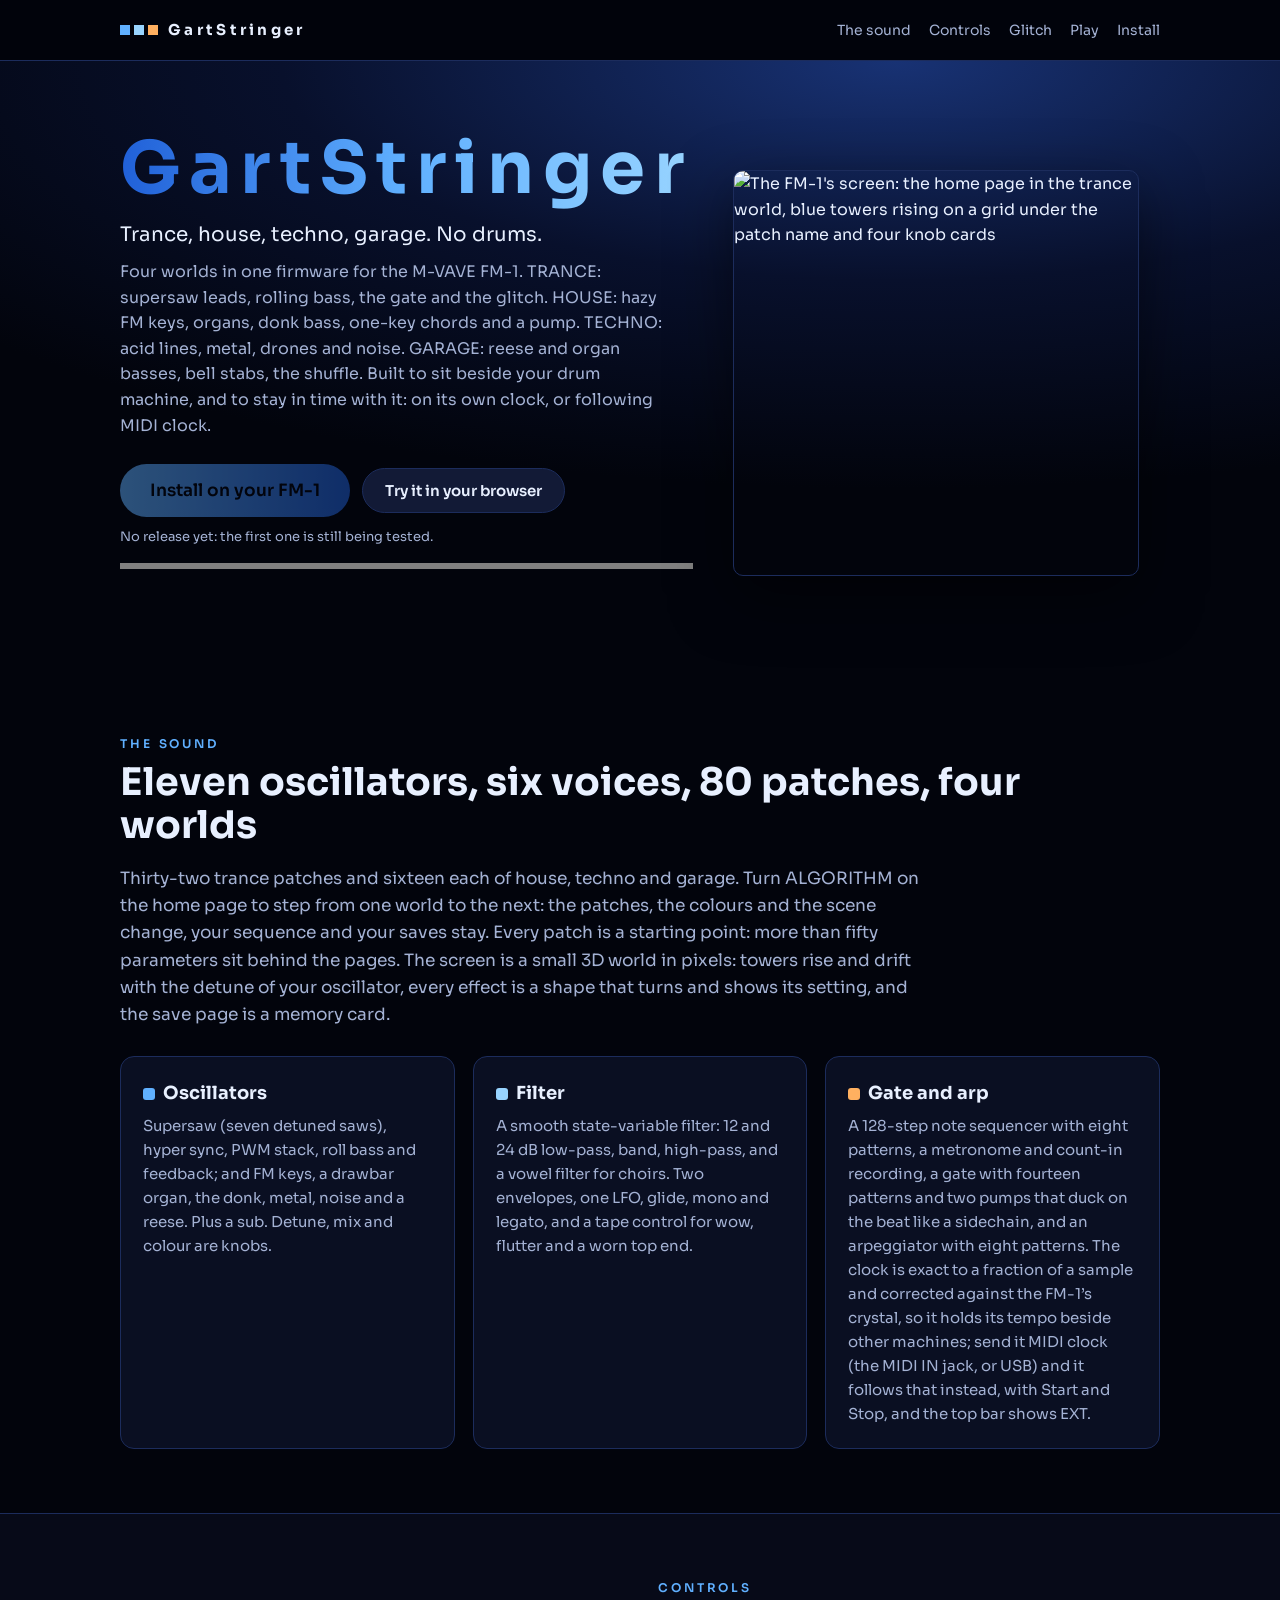
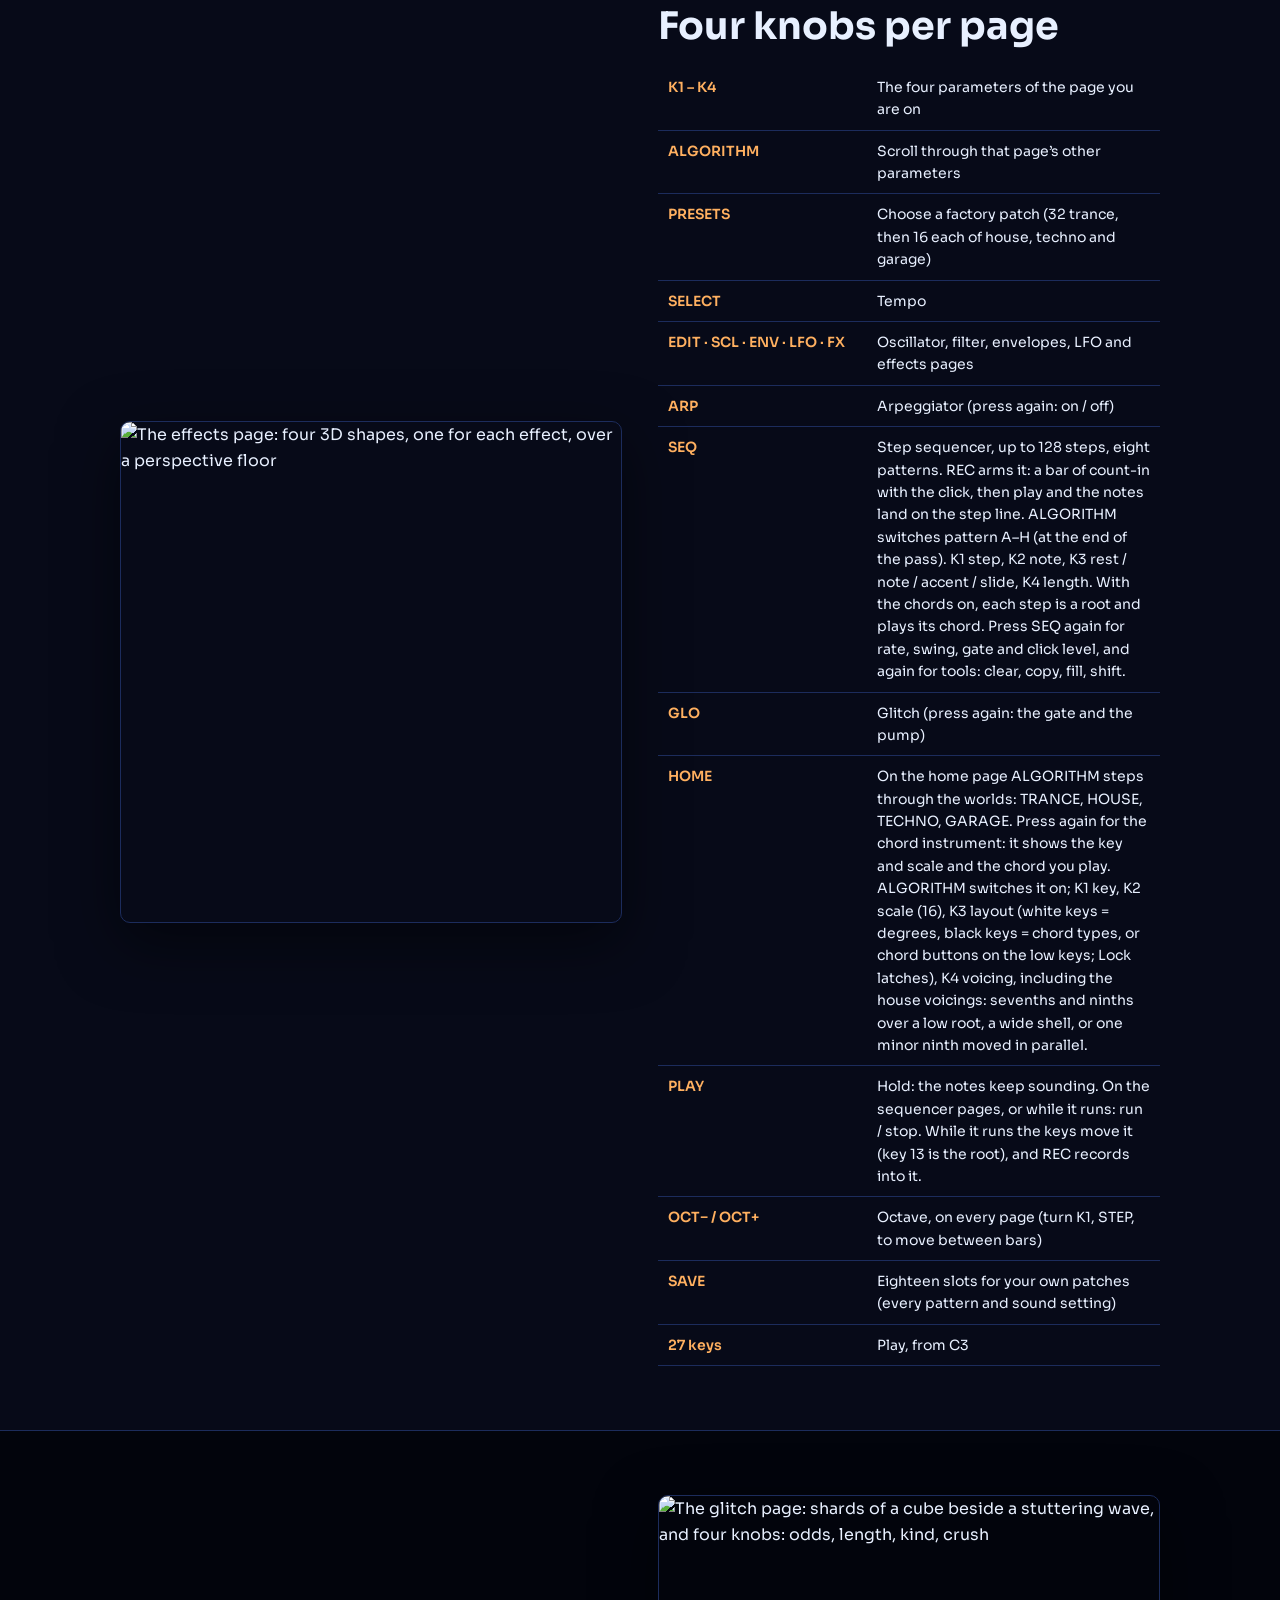
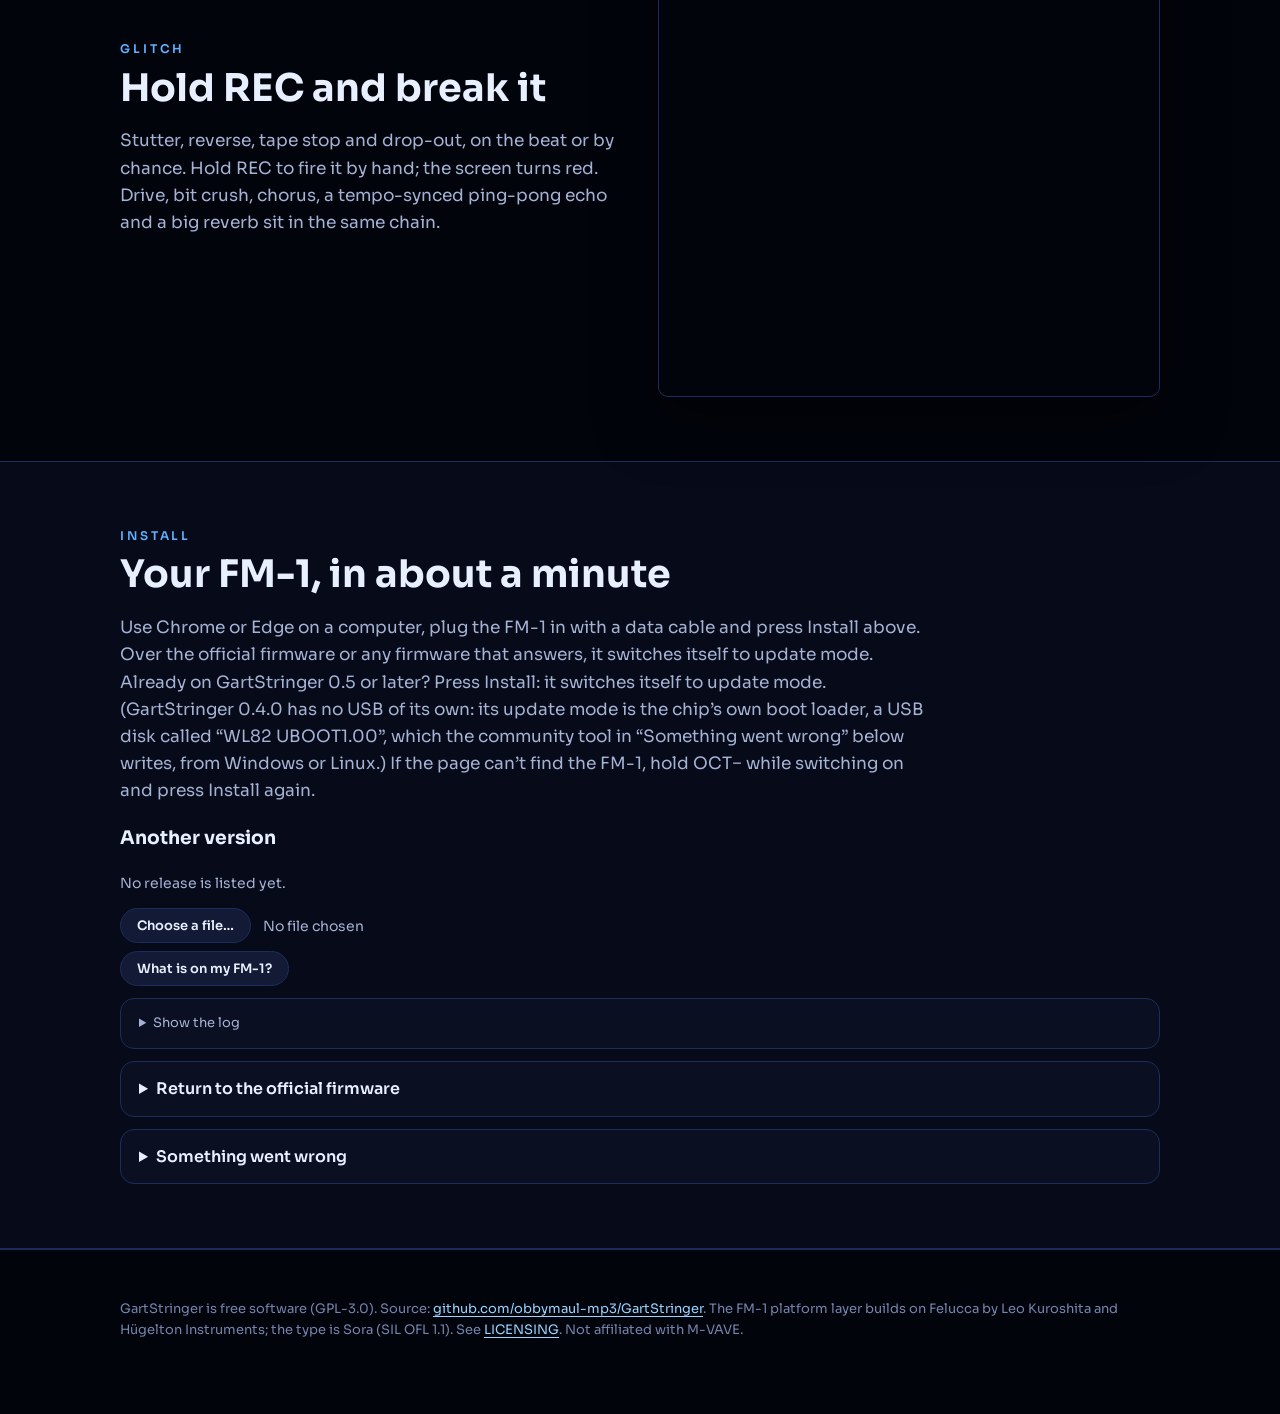
==== commit ee698777: "1.1: techno and garage worlds, MIDI clock in (jack and USB), an acid filter, metal, noise and reese " ====
--- a/web/index.html
+++ b/web/index.html
@@ -37,8 +37,8 @@
     <div class="container hero__grid">
       <div class="hero__pitch">
         <h1 id="hero-title" tabindex="-1"><span>GartStringer</span></h1>
-        <p class="hero__lead">Trance and house, no drums.</p>
-        <p class="hero__sub">Two worlds in one firmware for the M-VAVE&nbsp;FM-1. TRANCE: supersaw leads from euphoric to haunting, rolling bass, the gate and the glitch. HOUSE: hazy FM keys, organs, donk bass, one-key chords and a pump. Built to sit beside your drum machine, and to stay in time with it.</p>
+        <p class="hero__lead">Trance, house, techno, garage. No drums.</p>
+        <p class="hero__sub">Four worlds in one firmware for the M-VAVE&nbsp;FM-1. TRANCE: supersaw leads, rolling bass, the gate and the glitch. HOUSE: hazy FM keys, organs, donk bass, one-key chords and a pump. TECHNO: acid lines, metal, drones and noise. GARAGE: reese and organ basses, bell stabs, the shuffle. Built to sit beside your drum machine, and to stay in time with it: on its own clock, or following MIDI clock.</p>
         <div class="installer">
           <div class="row">
             <button class="btn btn--primary btn--lg" id="go" type="button" disabled>Install on your FM-1</button>
@@ -71,12 +71,12 @@
   <section class="section" id="sound" aria-labelledby="sound-title">
     <div class="container">
       <p class="eyebrow">The sound</p>
-      <h2 id="sound-title">Eight oscillators, six voices, 48 patches, two worlds</h2>
-      <p class="lead">Thirty-two trance patches, from Sunrise Anthem to Ghost Signal, and sixteen house patches, from Haze Keys to Donk Bass. Turn ALGORITHM on the home page to cross from one world to the other: the patches, the colours and the scene change, your sequence and your saves stay. Every patch is a starting point: more than fifty parameters sit behind the pages. The screen is a small 3D world in pixels: towers rise and drift with the detune of your oscillator, every effect is a shape that turns and shows its setting, and the save page is a memory card.</p>
+      <h2 id="sound-title">Eleven oscillators, six voices, 80 patches, four worlds</h2>
+      <p class="lead">Thirty-two trance patches and sixteen each of house, techno and garage. Turn ALGORITHM on the home page to step from one world to the next: the patches, the colours and the scene change, your sequence and your saves stay. Every patch is a starting point: more than fifty parameters sit behind the pages. The screen is a small 3D world in pixels: towers rise and drift with the detune of your oscillator, every effect is a shape that turns and shows its setting, and the save page is a memory card.</p>
       <div class="grid grid--3">
-        <article class="card"><h3><i class="dot" style="background:var(--pink)"></i>Oscillators</h3><p>Supersaw (seven detuned saws), hyper sync, PWM stack, roll bass and feedback; and for house, FM keys, a drawbar organ and the donk. Plus a sub. Detune, mix and colour are knobs.</p></article>
+        <article class="card"><h3><i class="dot" style="background:var(--pink)"></i>Oscillators</h3><p>Supersaw (seven detuned saws), hyper sync, PWM stack, roll bass and feedback; and FM keys, a drawbar organ, the donk, metal, noise and a reese. Plus a sub. Detune, mix and colour are knobs.</p></article>
         <article class="card"><h3><i class="dot" style="background:var(--cyan)"></i>Filter</h3><p>A smooth state-variable filter: 12 and 24 dB low-pass, band, high-pass, and a vowel filter for choirs. Two envelopes, one LFO, glide, mono and legato, and a tape control for wow, flutter and a worn top end.</p></article>
-        <article class="card"><h3><i class="dot" style="background:var(--yellow)"></i>Gate and arp</h3><p>A 128-step note sequencer with eight patterns, a metronome and count-in recording, a gate with fourteen patterns and two pumps that duck on the beat like a sidechain, and an arpeggiator with eight patterns. The clock is exact to a fraction of a sample and corrected against the FM-1&rsquo;s crystal, so it holds its tempo beside other machines.</p></article>
+        <article class="card"><h3><i class="dot" style="background:var(--yellow)"></i>Gate and arp</h3><p>A 128-step note sequencer with eight patterns, a metronome and count-in recording, a gate with fourteen patterns and two pumps that duck on the beat like a sidechain, and an arpeggiator with eight patterns. The clock is exact to a fraction of a sample and corrected against the FM-1&rsquo;s crystal, so it holds its tempo beside other machines; send it MIDI clock (the MIDI IN jack, or USB) and it follows that instead, with Start and Stop, and the top bar shows EXT.</p></article>
       </div>
     </div>
   </section>
@@ -90,13 +90,13 @@
         <table class="keys">
           <tr><td>K1 – K4</td><td>The four parameters of the page you are on</td></tr>
           <tr><td>ALGORITHM</td><td>Scroll through that page’s other parameters</td></tr>
-          <tr><td>PRESETS</td><td>Choose a factory patch (1&ndash;32 trance, then 1&ndash;16 house)</td></tr>
+          <tr><td>PRESETS</td><td>Choose a factory patch (32 trance, then 16 each of house, techno and garage)</td></tr>
           <tr><td>SELECT</td><td>Tempo</td></tr>
           <tr><td>EDIT · SCL · ENV · LFO · FX</td><td>Oscillator, filter, envelopes, LFO and effects pages</td></tr>
           <tr><td>ARP</td><td>Arpeggiator (press again: on / off)</td></tr>
           <tr><td>SEQ</td><td>Step sequencer, up to 128 steps, eight patterns. REC arms it: a bar of count-in with the click, then play and the notes land on the step line. ALGORITHM switches pattern A–H (at the end of the pass). K1 step, K2 note, K3 rest / note / accent / slide, K4 length. With the chords on, each step is a root and plays its chord. Press SEQ again for rate, swing, gate and click level, and again for tools: clear, copy, fill, shift.</td></tr>
           <tr><td>GLO</td><td>Glitch (press again: the gate and the pump)</td></tr>
-          <tr><td>HOME</td><td>On the home page ALGORITHM switches world, TRANCE or HOUSE. Press again for the chord instrument: it shows the key and scale and the chord you play. ALGORITHM switches it on; K1 key, K2 scale (16), K3 layout (white keys = degrees, black keys = chord types, or chord buttons on the low keys; Lock latches), K4 voicing, including the house voicings: sevenths and ninths over a low root, a wide shell, or one minor ninth moved in parallel.</td></tr>
+          <tr><td>HOME</td><td>On the home page ALGORITHM steps through the worlds: TRANCE, HOUSE, TECHNO, GARAGE. Press again for the chord instrument: it shows the key and scale and the chord you play. ALGORITHM switches it on; K1 key, K2 scale (16), K3 layout (white keys = degrees, black keys = chord types, or chord buttons on the low keys; Lock latches), K4 voicing, including the house voicings: sevenths and ninths over a low root, a wide shell, or one minor ninth moved in parallel.</td></tr>
           <tr><td>PLAY</td><td>Hold: the notes keep sounding. On the sequencer pages, or while it runs: run / stop. While it runs the keys move it (key 13 is the root), and REC records into it.</td></tr>
           <tr><td>OCT− / OCT+</td><td>Octave, on every page (turn K1, STEP, to move between bars)</td></tr>
           <tr><td>SAVE</td><td>Eighteen slots for your own patches (every pattern and sound setting)</td></tr>
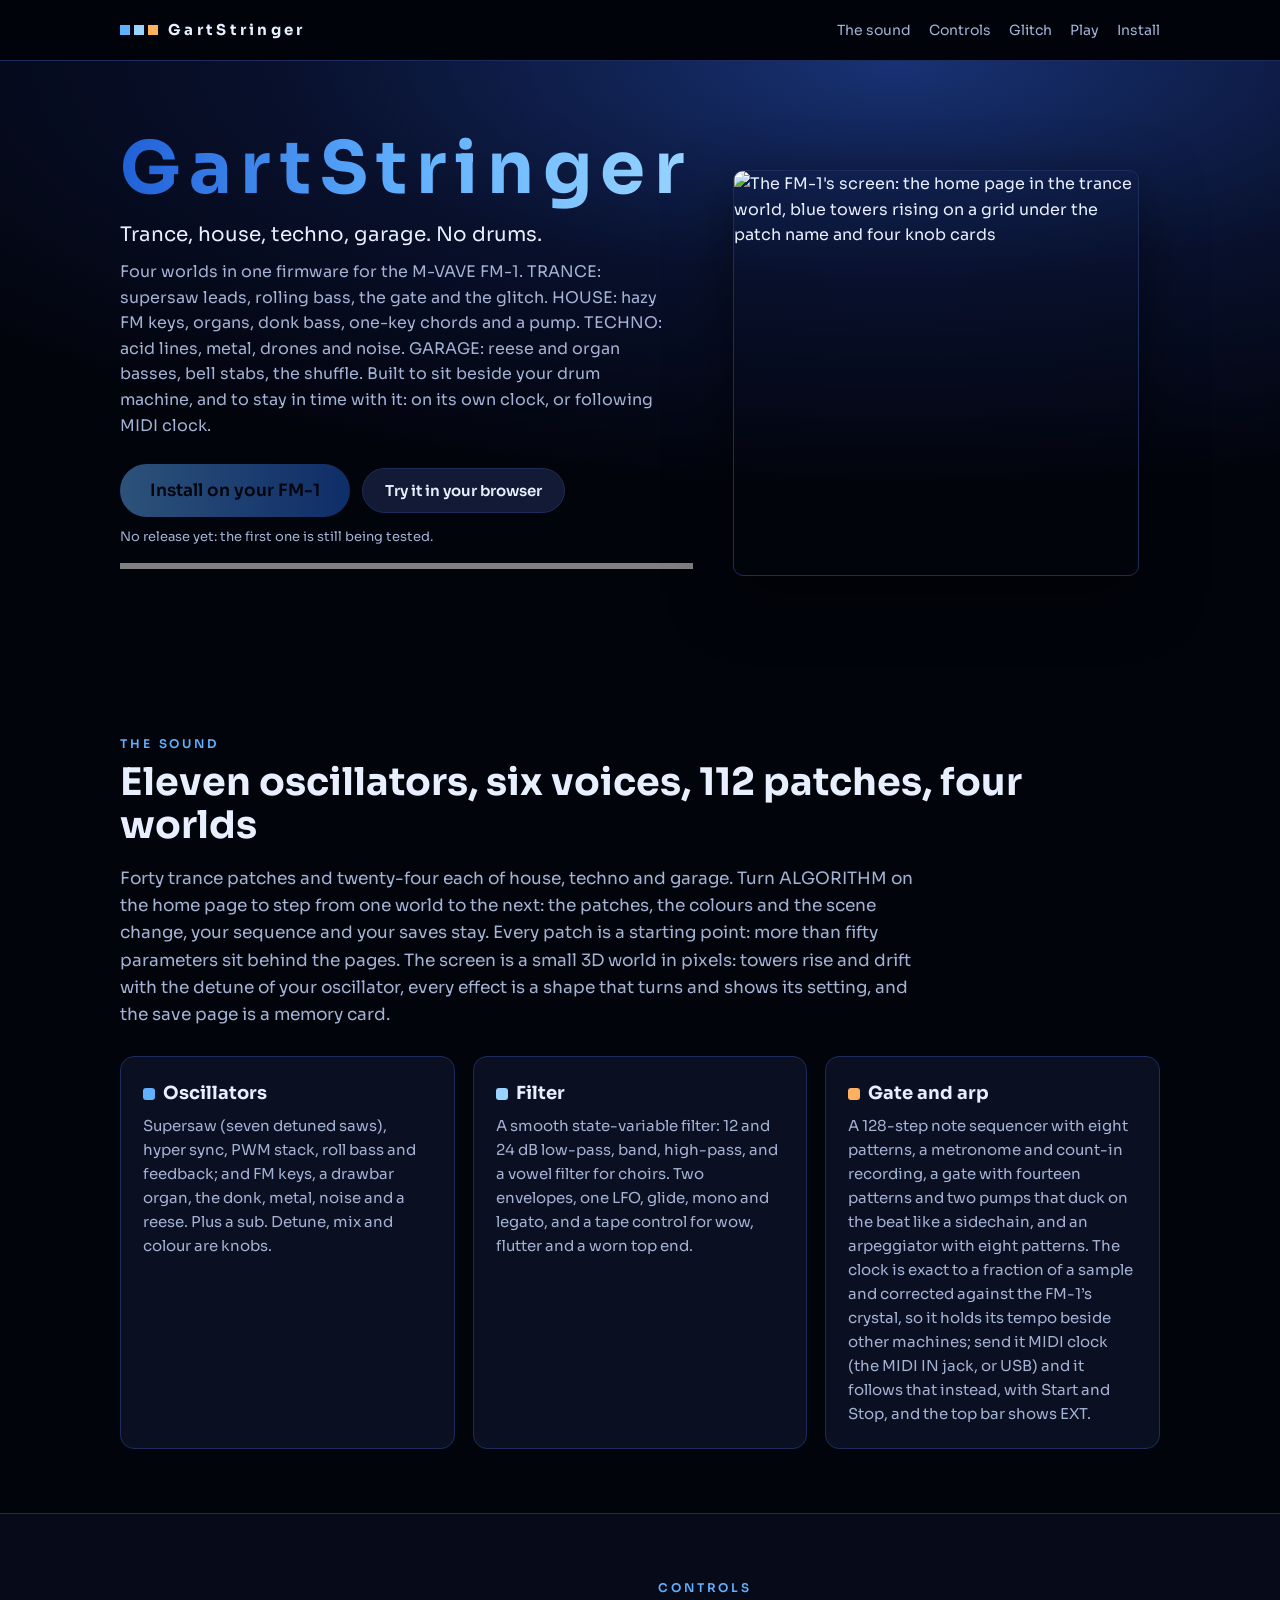
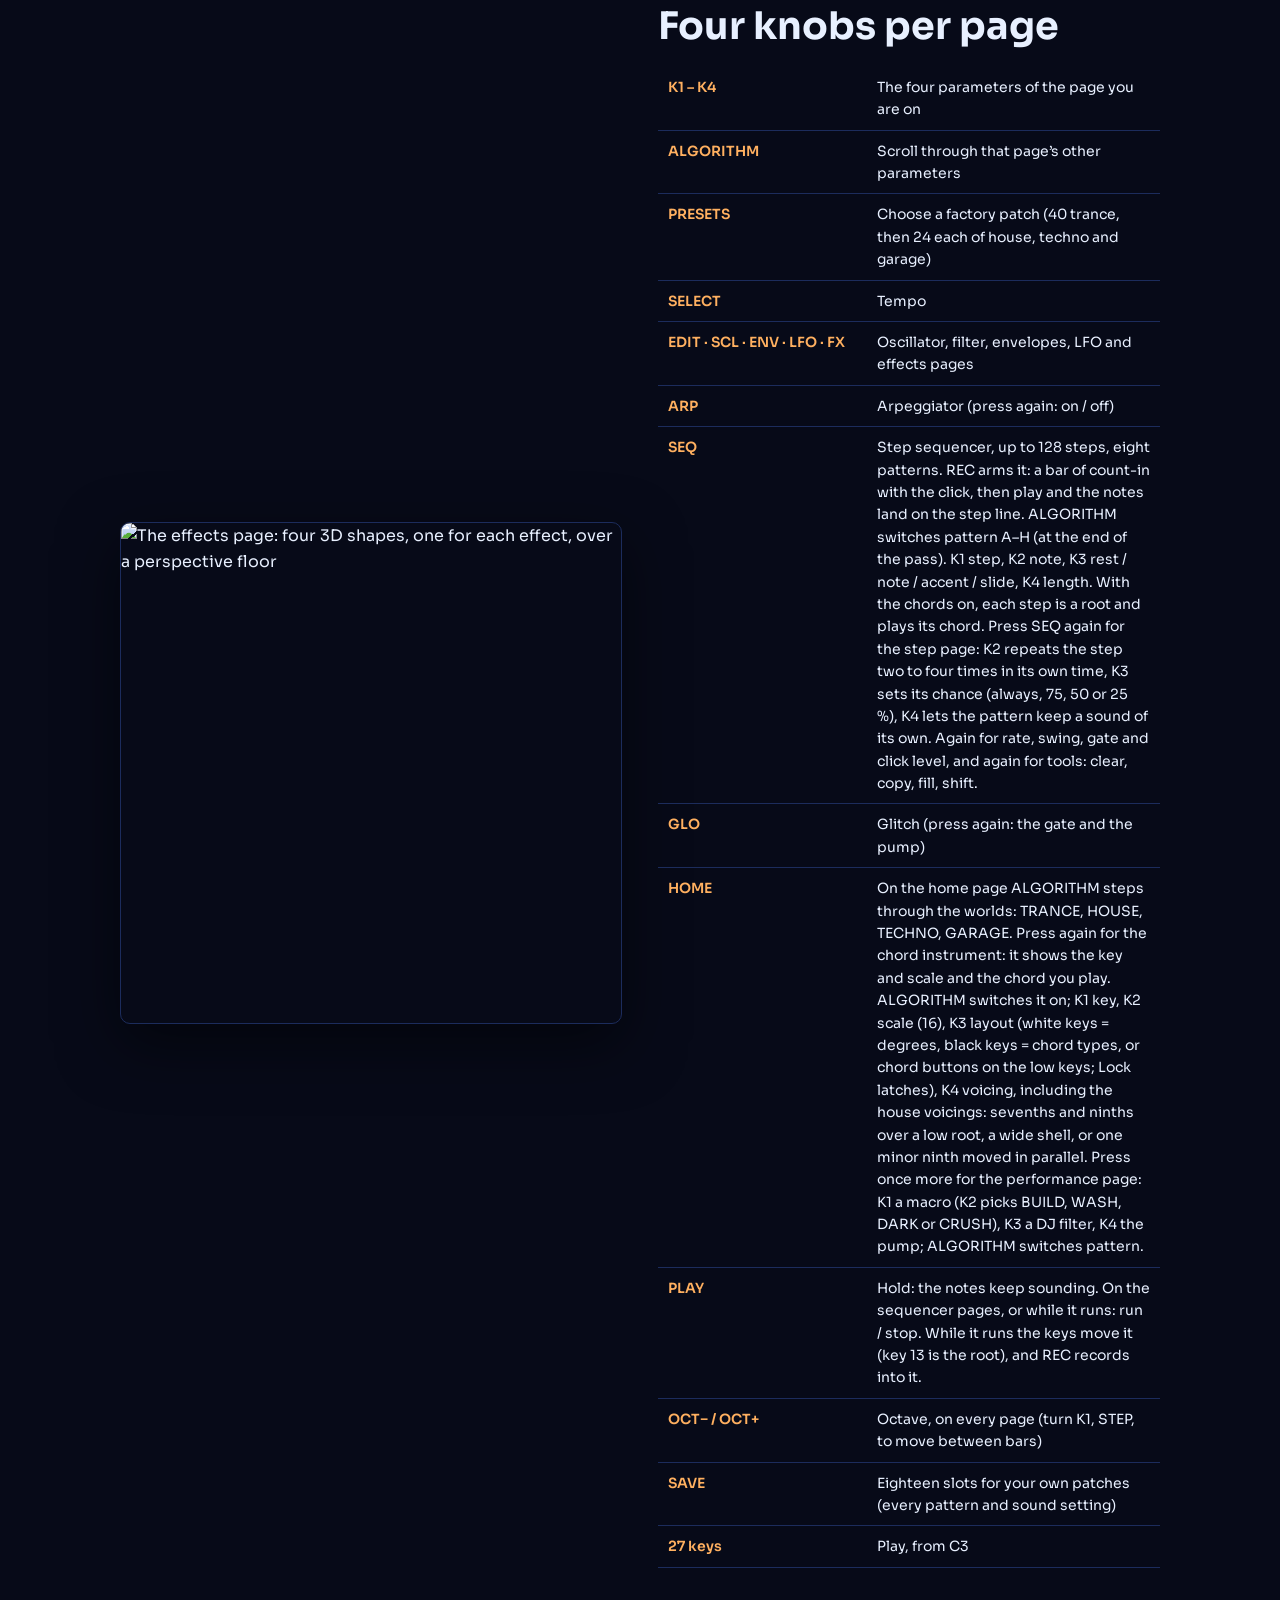
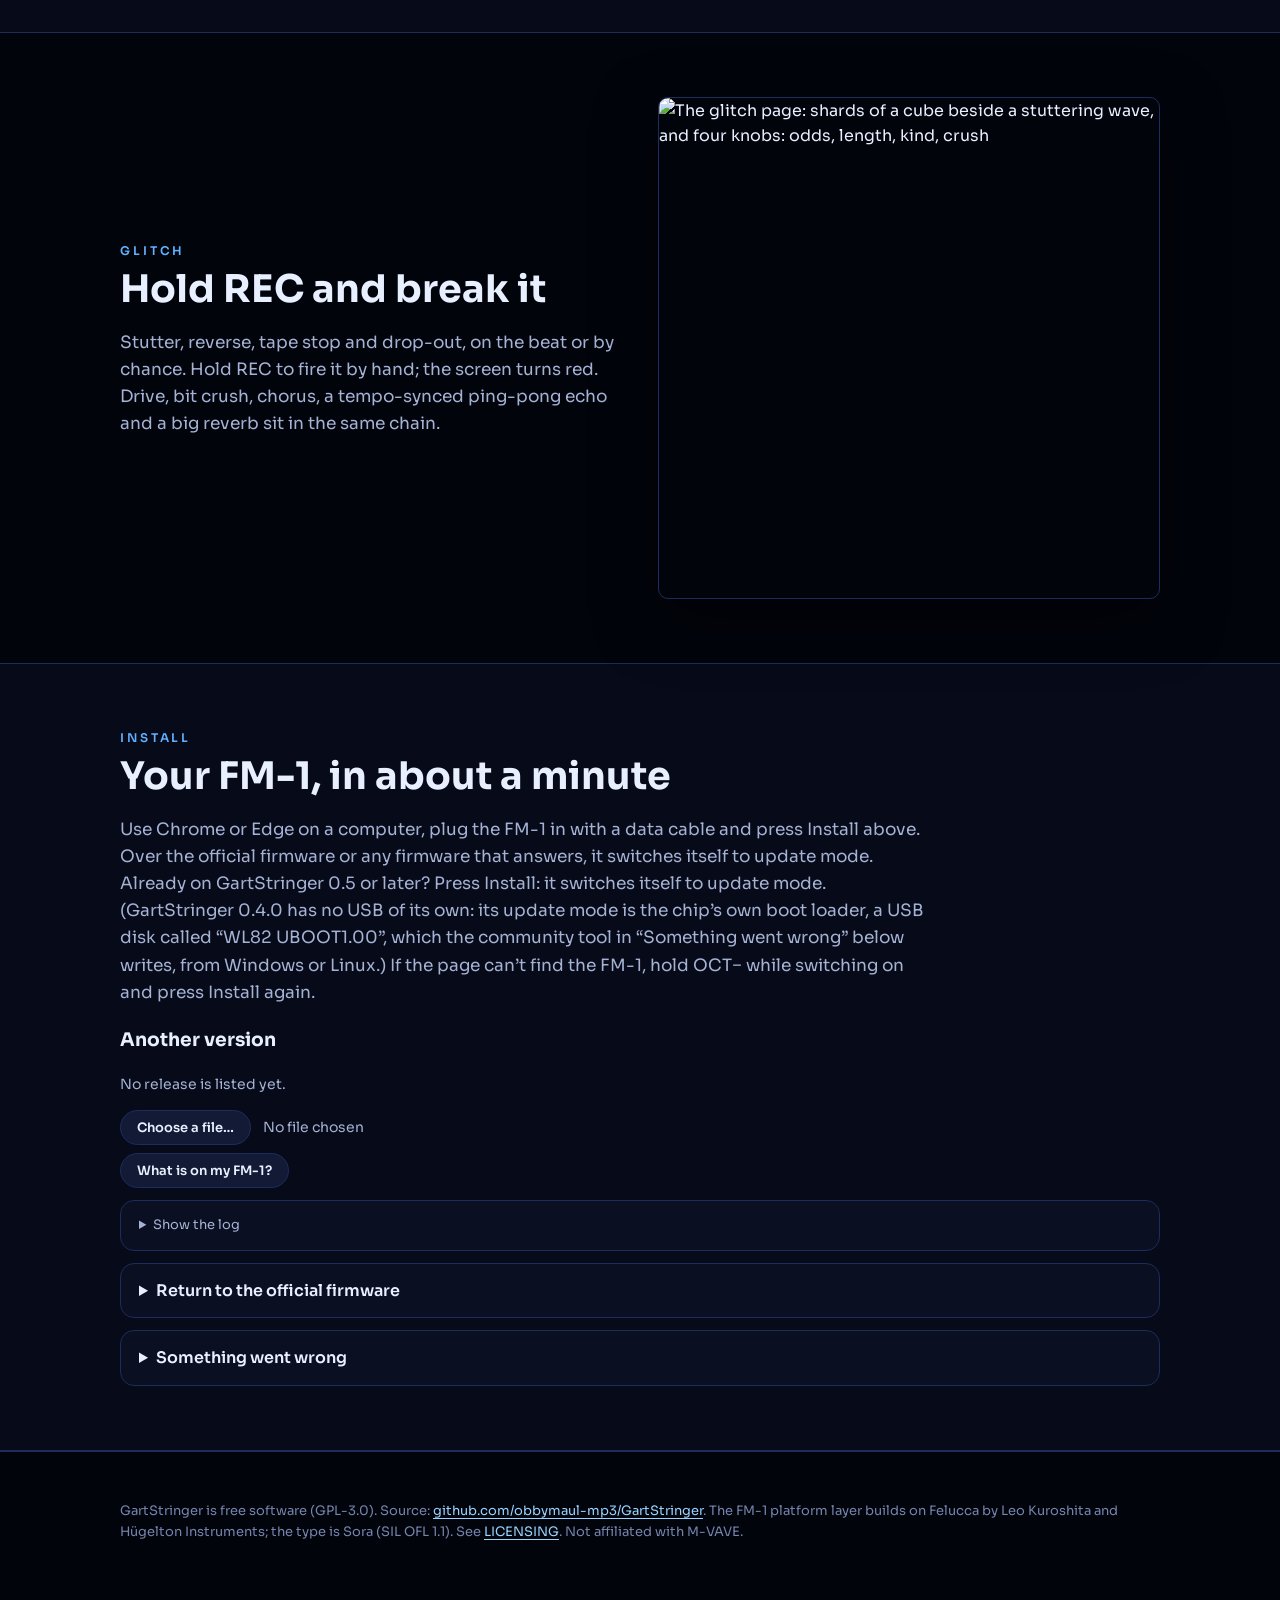
==== commit bd76881d: "1.2: step repeats and chance, a sound per pattern, a performance page, 32 more patches, a slot to a " ====
--- a/web/index.html
+++ b/web/index.html
@@ -71,8 +71,8 @@
   <section class="section" id="sound" aria-labelledby="sound-title">
     <div class="container">
       <p class="eyebrow">The sound</p>
-      <h2 id="sound-title">Eleven oscillators, six voices, 80 patches, four worlds</h2>
-      <p class="lead">Thirty-two trance patches and sixteen each of house, techno and garage. Turn ALGORITHM on the home page to step from one world to the next: the patches, the colours and the scene change, your sequence and your saves stay. Every patch is a starting point: more than fifty parameters sit behind the pages. The screen is a small 3D world in pixels: towers rise and drift with the detune of your oscillator, every effect is a shape that turns and shows its setting, and the save page is a memory card.</p>
+      <h2 id="sound-title">Eleven oscillators, six voices, 112 patches, four worlds</h2>
+      <p class="lead">Forty trance patches and twenty-four each of house, techno and garage. Turn ALGORITHM on the home page to step from one world to the next: the patches, the colours and the scene change, your sequence and your saves stay. Every patch is a starting point: more than fifty parameters sit behind the pages. The screen is a small 3D world in pixels: towers rise and drift with the detune of your oscillator, every effect is a shape that turns and shows its setting, and the save page is a memory card.</p>
       <div class="grid grid--3">
         <article class="card"><h3><i class="dot" style="background:var(--pink)"></i>Oscillators</h3><p>Supersaw (seven detuned saws), hyper sync, PWM stack, roll bass and feedback; and FM keys, a drawbar organ, the donk, metal, noise and a reese. Plus a sub. Detune, mix and colour are knobs.</p></article>
         <article class="card"><h3><i class="dot" style="background:var(--cyan)"></i>Filter</h3><p>A smooth state-variable filter: 12 and 24 dB low-pass, band, high-pass, and a vowel filter for choirs. Two envelopes, one LFO, glide, mono and legato, and a tape control for wow, flutter and a worn top end.</p></article>
@@ -90,13 +90,13 @@
         <table class="keys">
           <tr><td>K1 – K4</td><td>The four parameters of the page you are on</td></tr>
           <tr><td>ALGORITHM</td><td>Scroll through that page’s other parameters</td></tr>
-          <tr><td>PRESETS</td><td>Choose a factory patch (32 trance, then 16 each of house, techno and garage)</td></tr>
+          <tr><td>PRESETS</td><td>Choose a factory patch (40 trance, then 24 each of house, techno and garage)</td></tr>
           <tr><td>SELECT</td><td>Tempo</td></tr>
           <tr><td>EDIT · SCL · ENV · LFO · FX</td><td>Oscillator, filter, envelopes, LFO and effects pages</td></tr>
           <tr><td>ARP</td><td>Arpeggiator (press again: on / off)</td></tr>
-          <tr><td>SEQ</td><td>Step sequencer, up to 128 steps, eight patterns. REC arms it: a bar of count-in with the click, then play and the notes land on the step line. ALGORITHM switches pattern A–H (at the end of the pass). K1 step, K2 note, K3 rest / note / accent / slide, K4 length. With the chords on, each step is a root and plays its chord. Press SEQ again for rate, swing, gate and click level, and again for tools: clear, copy, fill, shift.</td></tr>
+          <tr><td>SEQ</td><td>Step sequencer, up to 128 steps, eight patterns. REC arms it: a bar of count-in with the click, then play and the notes land on the step line. ALGORITHM switches pattern A–H (at the end of the pass). K1 step, K2 note, K3 rest / note / accent / slide, K4 length. With the chords on, each step is a root and plays its chord. Press SEQ again for the step page: K2 repeats the step two to four times in its own time, K3 sets its chance (always, 75, 50 or 25 %), K4 lets the pattern keep a sound of its own. Again for rate, swing, gate and click level, and again for tools: clear, copy, fill, shift.</td></tr>
           <tr><td>GLO</td><td>Glitch (press again: the gate and the pump)</td></tr>
-          <tr><td>HOME</td><td>On the home page ALGORITHM steps through the worlds: TRANCE, HOUSE, TECHNO, GARAGE. Press again for the chord instrument: it shows the key and scale and the chord you play. ALGORITHM switches it on; K1 key, K2 scale (16), K3 layout (white keys = degrees, black keys = chord types, or chord buttons on the low keys; Lock latches), K4 voicing, including the house voicings: sevenths and ninths over a low root, a wide shell, or one minor ninth moved in parallel.</td></tr>
+          <tr><td>HOME</td><td>On the home page ALGORITHM steps through the worlds: TRANCE, HOUSE, TECHNO, GARAGE. Press again for the chord instrument: it shows the key and scale and the chord you play. ALGORITHM switches it on; K1 key, K2 scale (16), K3 layout (white keys = degrees, black keys = chord types, or chord buttons on the low keys; Lock latches), K4 voicing, including the house voicings: sevenths and ninths over a low root, a wide shell, or one minor ninth moved in parallel. Press once more for the performance page: K1 a macro (K2 picks BUILD, WASH, DARK or CRUSH), K3 a DJ filter, K4 the pump; ALGORITHM switches pattern.</td></tr>
           <tr><td>PLAY</td><td>Hold: the notes keep sounding. On the sequencer pages, or while it runs: run / stop. While it runs the keys move it (key 13 is the root), and REC records into it.</td></tr>
           <tr><td>OCT− / OCT+</td><td>Octave, on every page (turn K1, STEP, to move between bars)</td></tr>
           <tr><td>SAVE</td><td>Eighteen slots for your own patches (every pattern and sound setting)</td></tr>
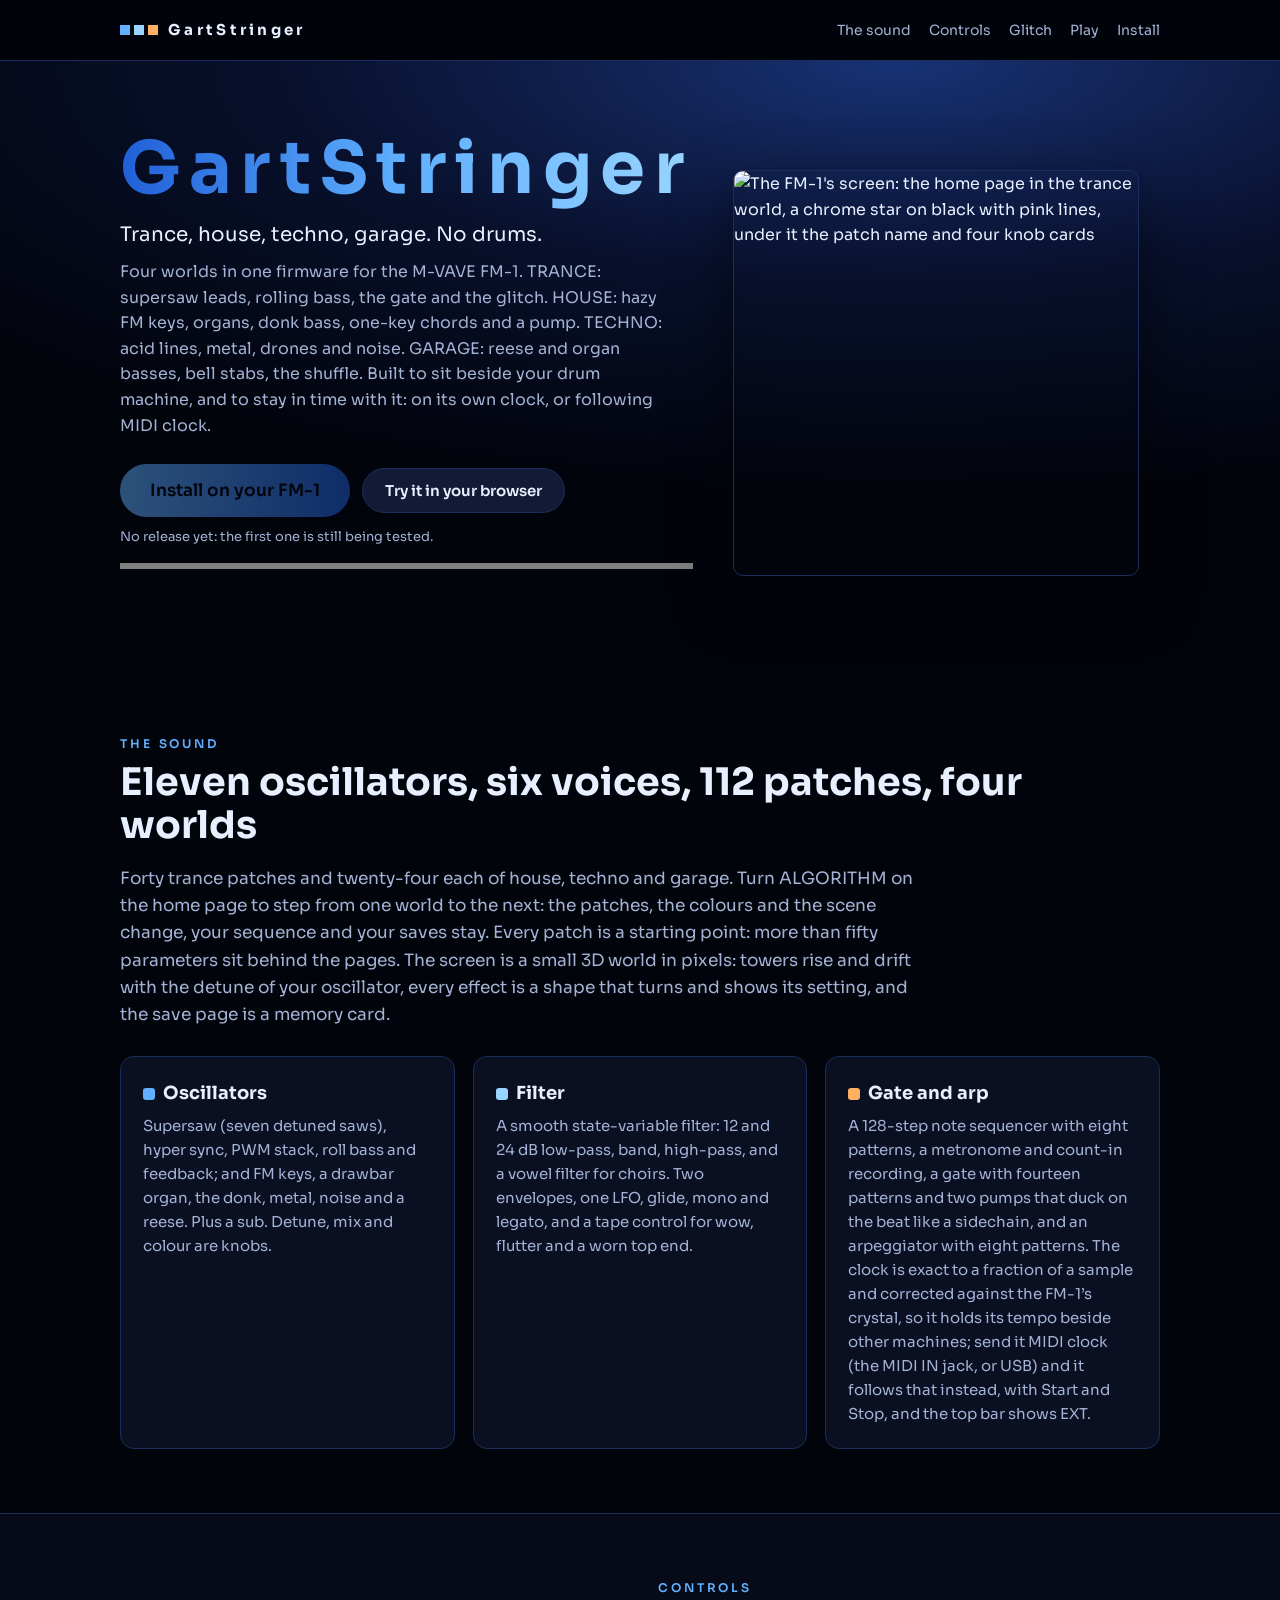
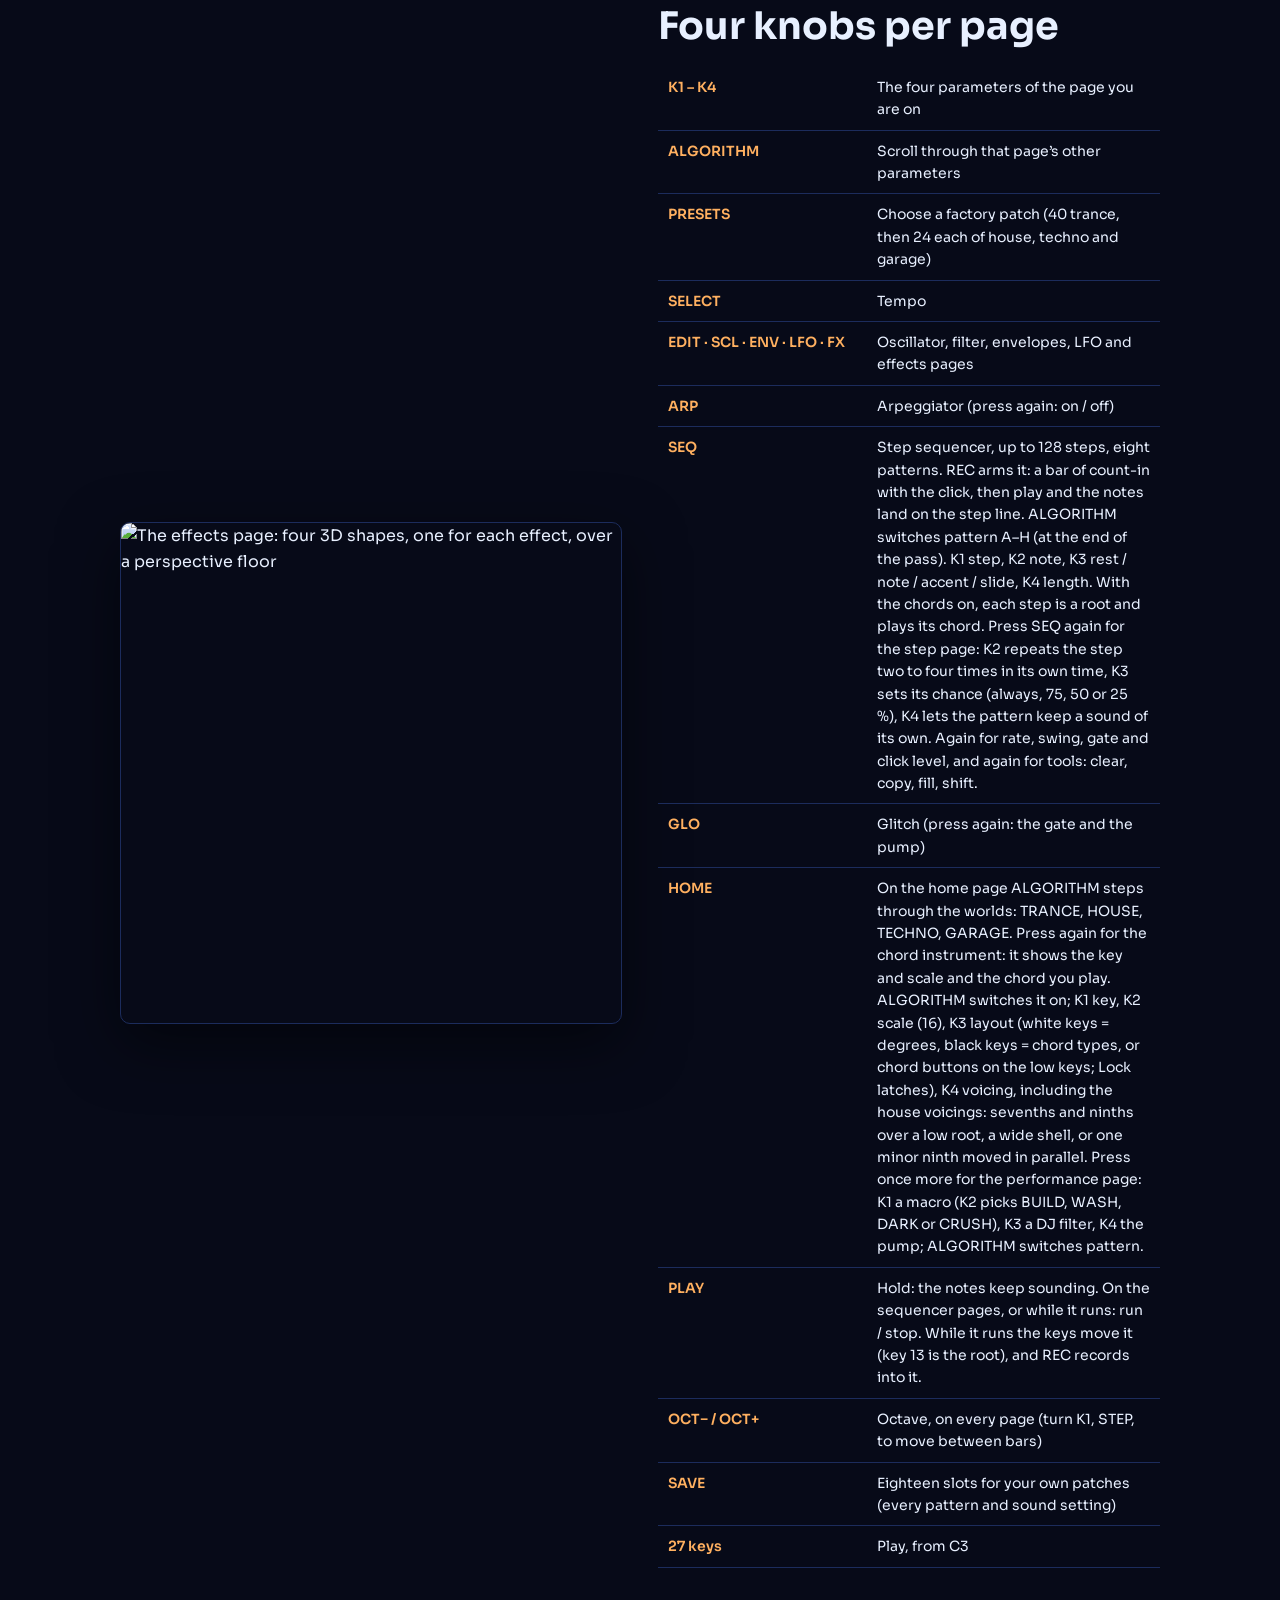
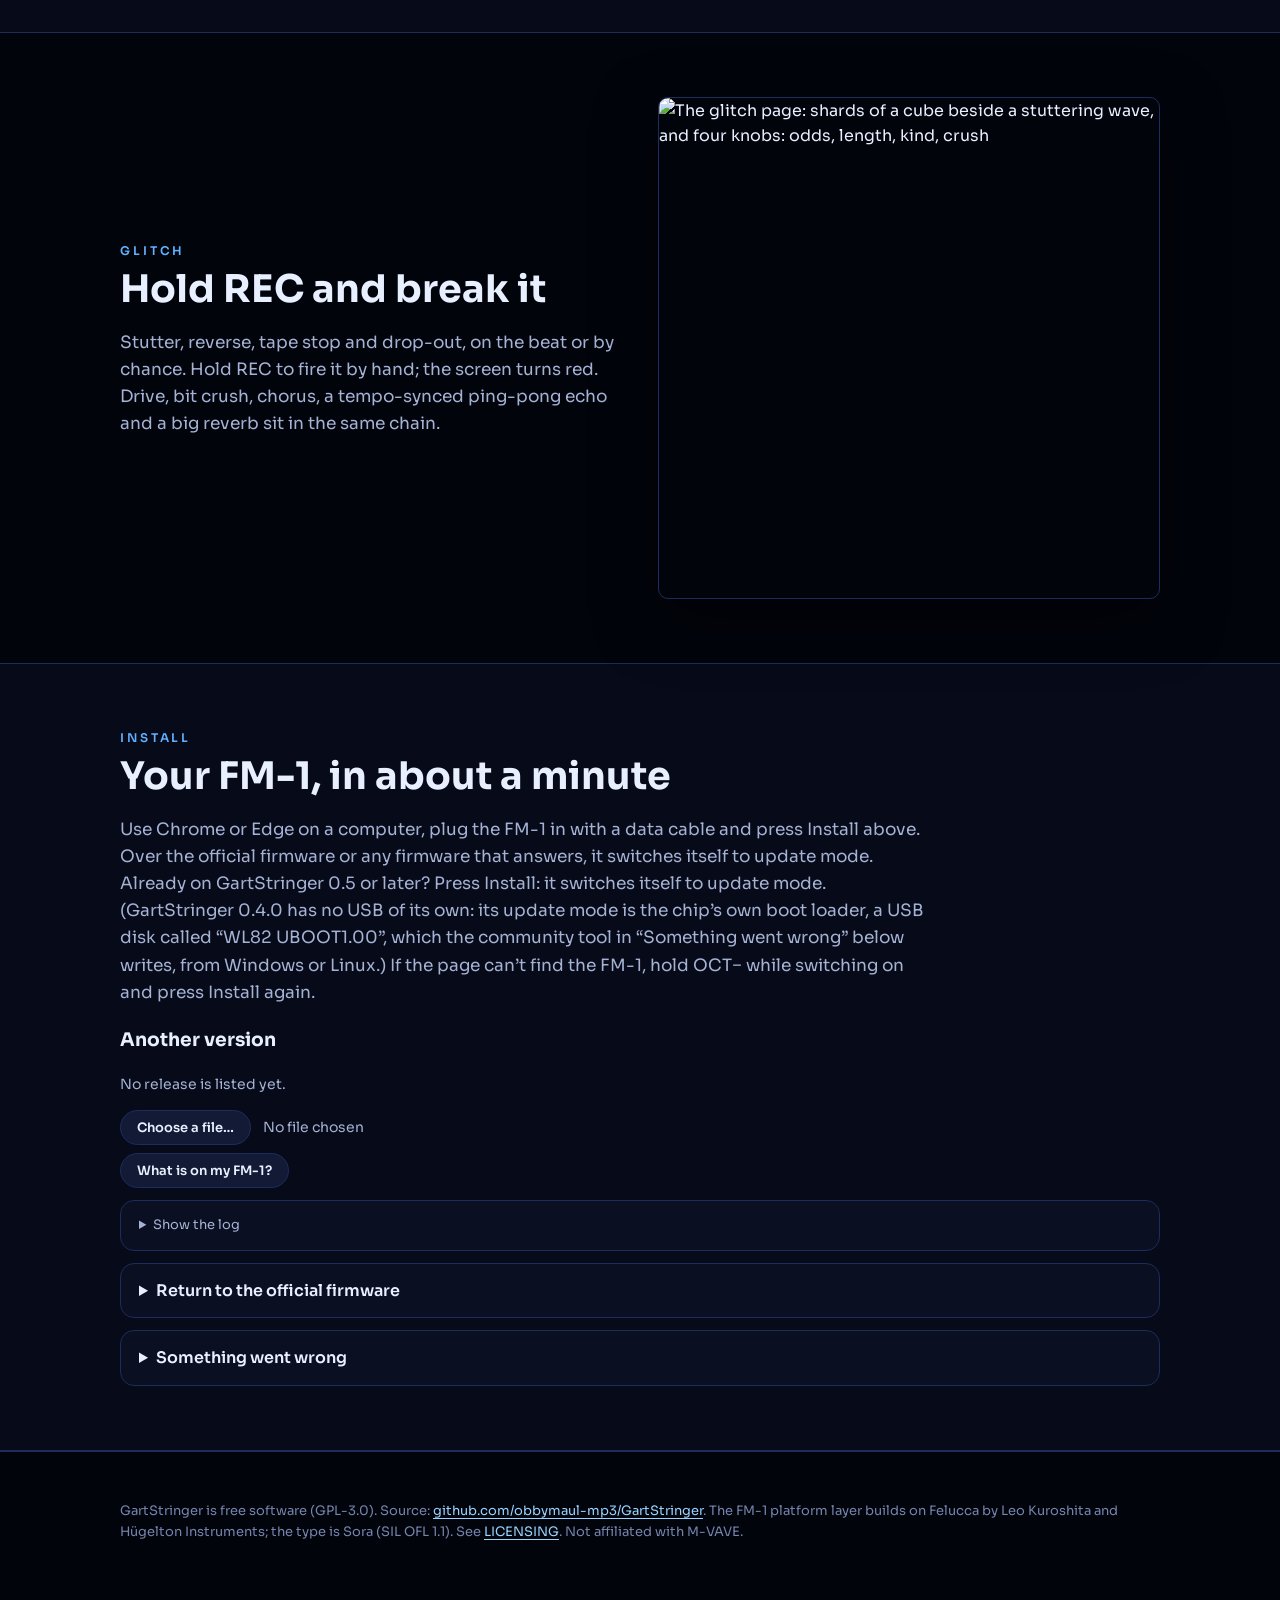
==== commit 256a509e: "2.0: the interface redrawn in chrome on black (metalheart) - four worlds, each one palette: black, a" ====
--- a/web/index.html
+++ b/web/index.html
@@ -64,7 +64,7 @@
           </div>
         </div>
       </div>
-      <div class="hero__visual shot"><img src="images/home.png" width="480" height="480" alt="The FM-1's screen: the home page in the trance world, blue towers rising on a grid under the patch name and four knob cards" fetchpriority="high"></div>
+      <div class="hero__visual shot"><img src="images/home.png" width="480" height="480" alt="The FM-1's screen: the home page in the trance world, a chrome star on black with pink lines, under it the patch name and four knob cards" fetchpriority="high"></div>
     </div>
   </section>
 
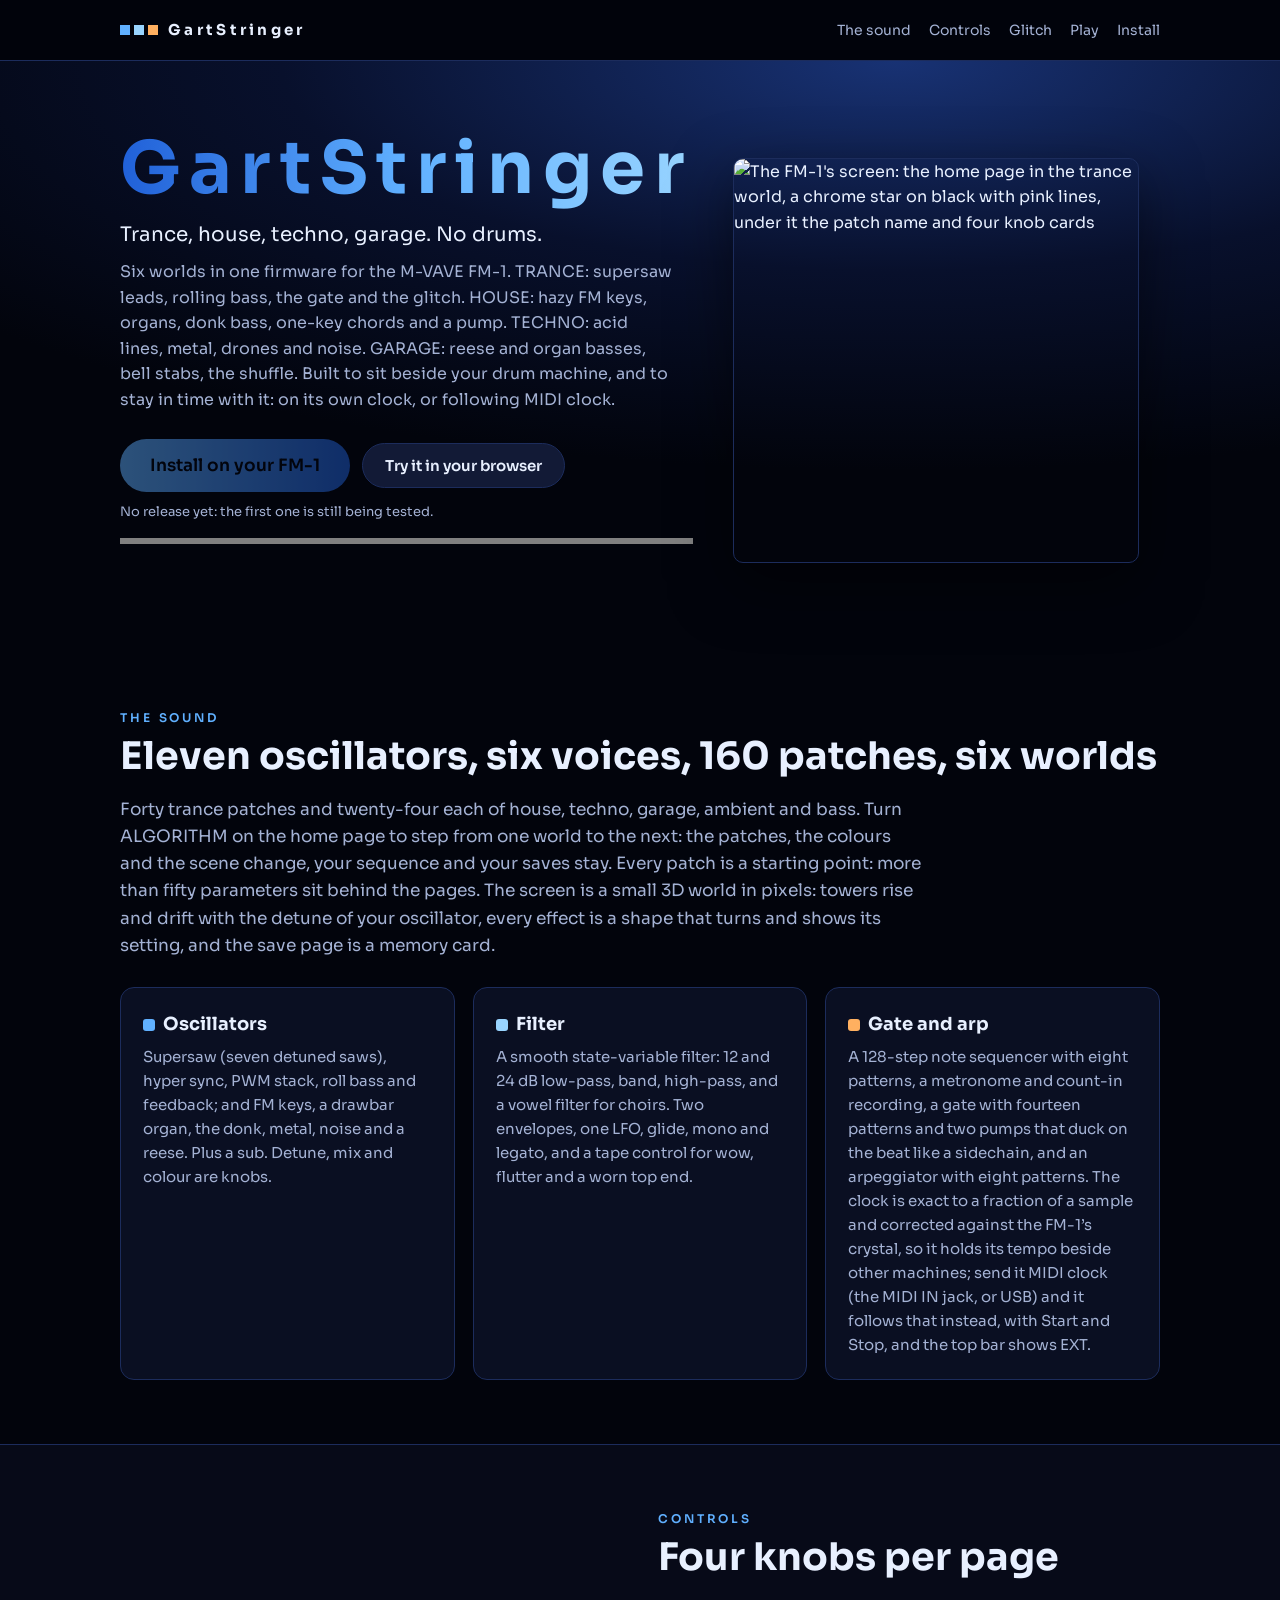
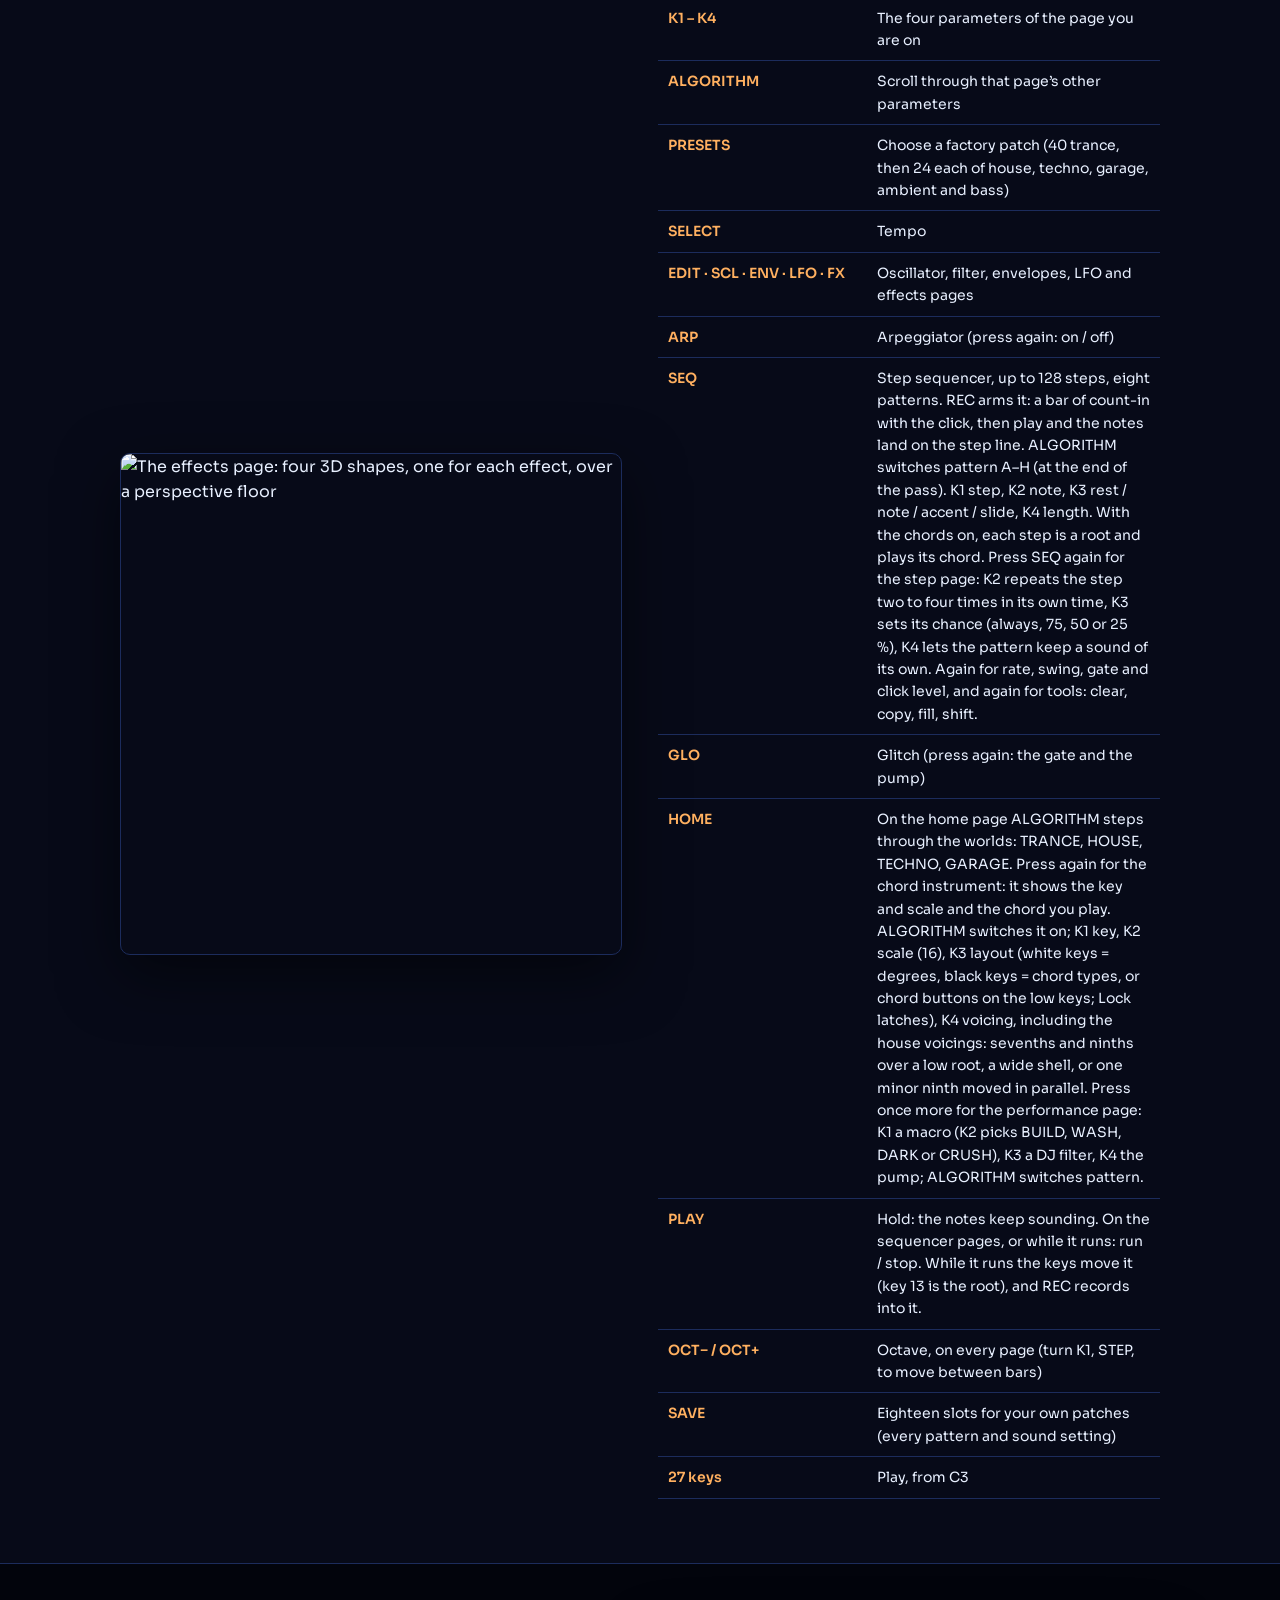
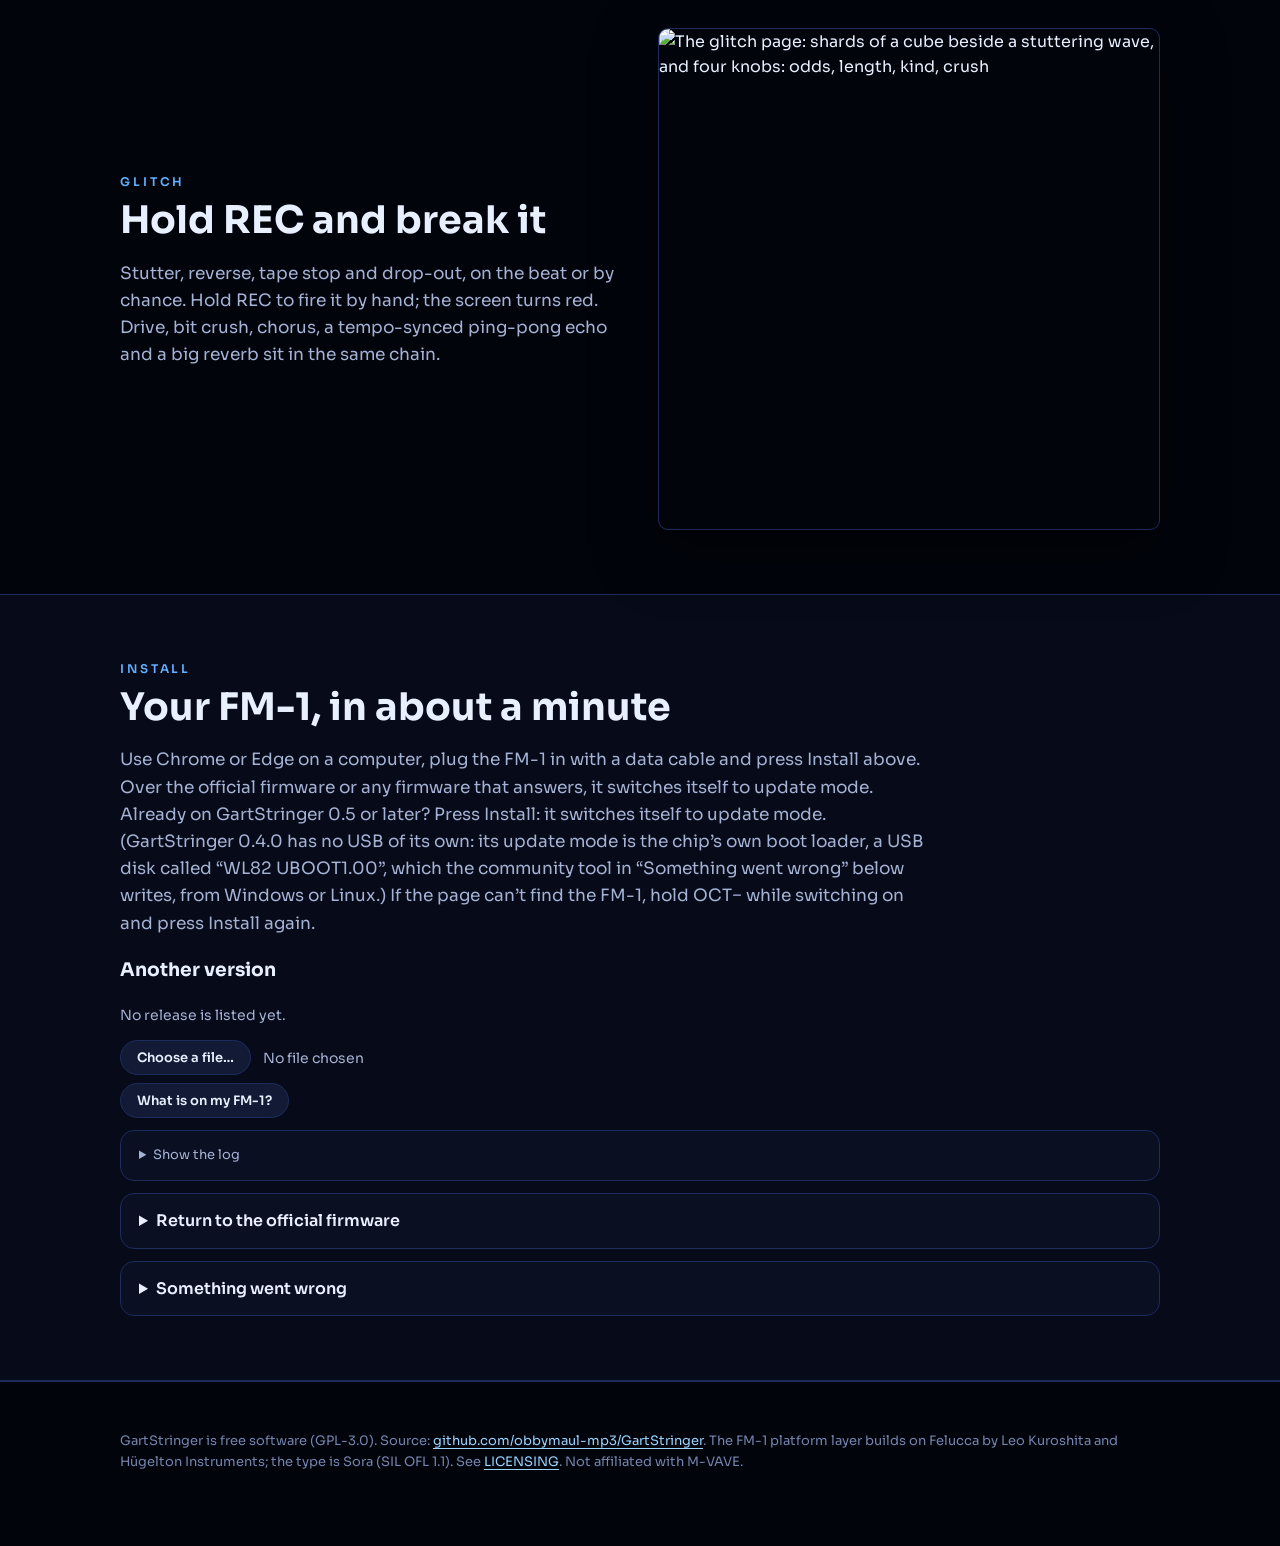
==== commit 12cfb2db: "2.1: ambient and bass worlds, knob recording, scale lock, drift, silent keys - two more worlds (six)" ====
--- a/web/index.html
+++ b/web/index.html
@@ -38,7 +38,7 @@
       <div class="hero__pitch">
         <h1 id="hero-title" tabindex="-1"><span>GartStringer</span></h1>
         <p class="hero__lead">Trance, house, techno, garage. No drums.</p>
-        <p class="hero__sub">Four worlds in one firmware for the M-VAVE&nbsp;FM-1. TRANCE: supersaw leads, rolling bass, the gate and the glitch. HOUSE: hazy FM keys, organs, donk bass, one-key chords and a pump. TECHNO: acid lines, metal, drones and noise. GARAGE: reese and organ basses, bell stabs, the shuffle. Built to sit beside your drum machine, and to stay in time with it: on its own clock, or following MIDI clock.</p>
+        <p class="hero__sub">Six worlds in one firmware for the M-VAVE&nbsp;FM-1. TRANCE: supersaw leads, rolling bass, the gate and the glitch. HOUSE: hazy FM keys, organs, donk bass, one-key chords and a pump. TECHNO: acid lines, metal, drones and noise. GARAGE: reese and organ basses, bell stabs, the shuffle. Built to sit beside your drum machine, and to stay in time with it: on its own clock, or following MIDI clock.</p>
         <div class="installer">
           <div class="row">
             <button class="btn btn--primary btn--lg" id="go" type="button" disabled>Install on your FM-1</button>
@@ -71,8 +71,8 @@
   <section class="section" id="sound" aria-labelledby="sound-title">
     <div class="container">
       <p class="eyebrow">The sound</p>
-      <h2 id="sound-title">Eleven oscillators, six voices, 112 patches, four worlds</h2>
-      <p class="lead">Forty trance patches and twenty-four each of house, techno and garage. Turn ALGORITHM on the home page to step from one world to the next: the patches, the colours and the scene change, your sequence and your saves stay. Every patch is a starting point: more than fifty parameters sit behind the pages. The screen is a small 3D world in pixels: towers rise and drift with the detune of your oscillator, every effect is a shape that turns and shows its setting, and the save page is a memory card.</p>
+      <h2 id="sound-title">Eleven oscillators, six voices, 160 patches, six worlds</h2>
+      <p class="lead">Forty trance patches and twenty-four each of house, techno, garage, ambient and bass. Turn ALGORITHM on the home page to step from one world to the next: the patches, the colours and the scene change, your sequence and your saves stay. Every patch is a starting point: more than fifty parameters sit behind the pages. The screen is a small 3D world in pixels: towers rise and drift with the detune of your oscillator, every effect is a shape that turns and shows its setting, and the save page is a memory card.</p>
       <div class="grid grid--3">
         <article class="card"><h3><i class="dot" style="background:var(--pink)"></i>Oscillators</h3><p>Supersaw (seven detuned saws), hyper sync, PWM stack, roll bass and feedback; and FM keys, a drawbar organ, the donk, metal, noise and a reese. Plus a sub. Detune, mix and colour are knobs.</p></article>
         <article class="card"><h3><i class="dot" style="background:var(--cyan)"></i>Filter</h3><p>A smooth state-variable filter: 12 and 24 dB low-pass, band, high-pass, and a vowel filter for choirs. Two envelopes, one LFO, glide, mono and legato, and a tape control for wow, flutter and a worn top end.</p></article>
@@ -90,7 +90,7 @@
         <table class="keys">
           <tr><td>K1 – K4</td><td>The four parameters of the page you are on</td></tr>
           <tr><td>ALGORITHM</td><td>Scroll through that page’s other parameters</td></tr>
-          <tr><td>PRESETS</td><td>Choose a factory patch (40 trance, then 24 each of house, techno and garage)</td></tr>
+          <tr><td>PRESETS</td><td>Choose a factory patch (40 trance, then 24 each of house, techno, garage, ambient and bass)</td></tr>
           <tr><td>SELECT</td><td>Tempo</td></tr>
           <tr><td>EDIT · SCL · ENV · LFO · FX</td><td>Oscillator, filter, envelopes, LFO and effects pages</td></tr>
           <tr><td>ARP</td><td>Arpeggiator (press again: on / off)</td></tr>
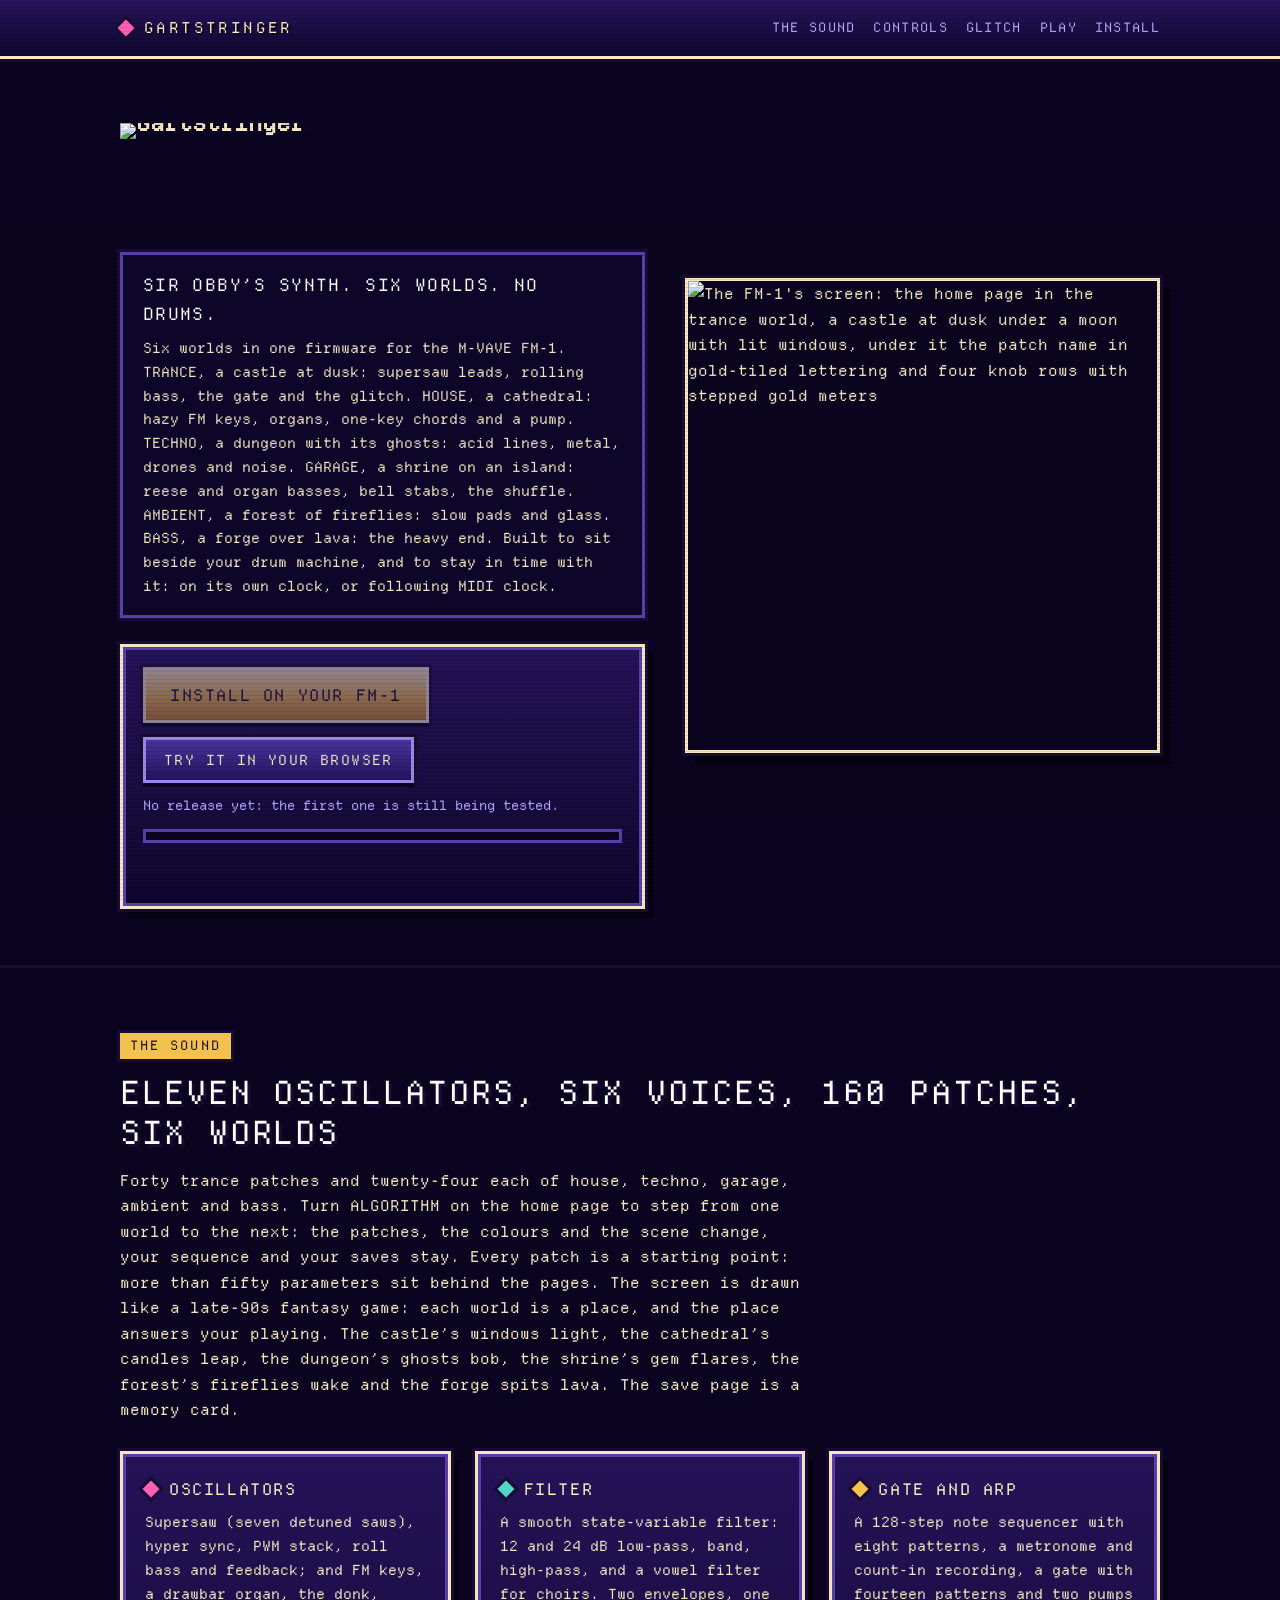
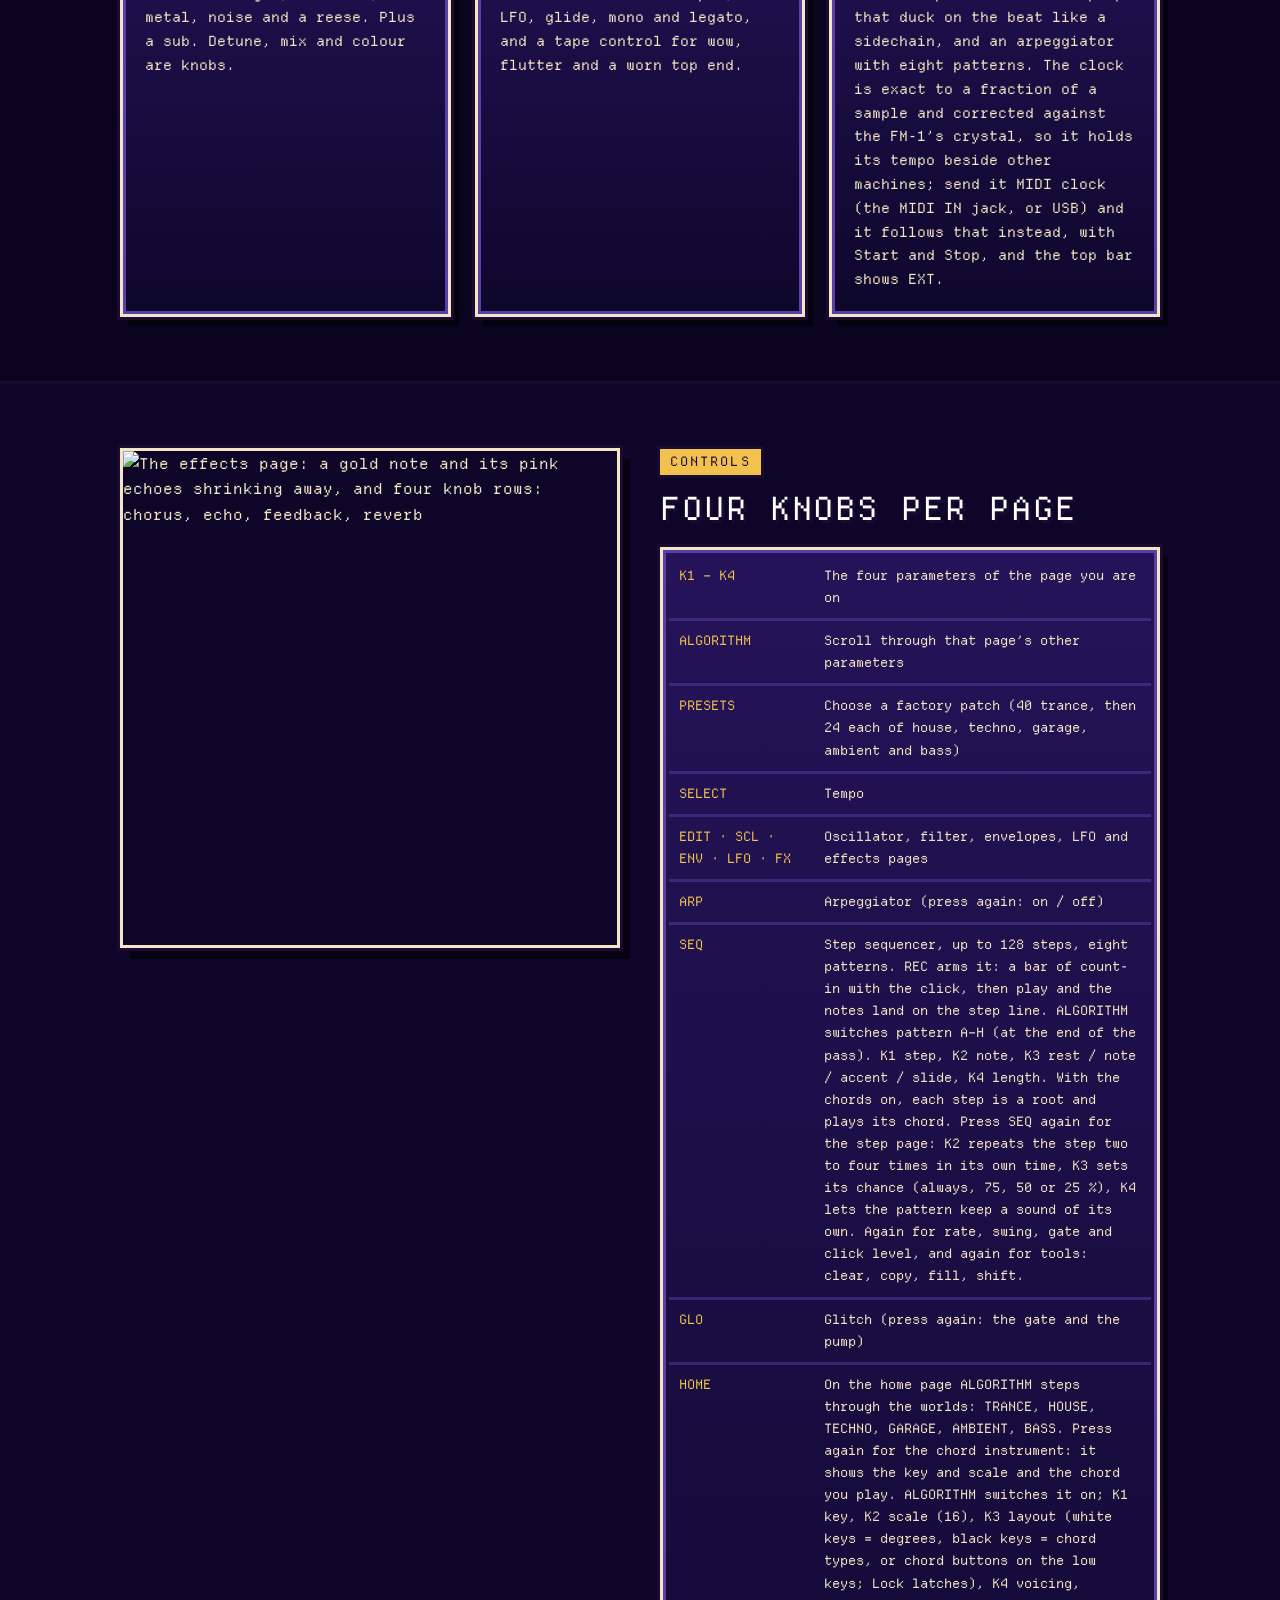
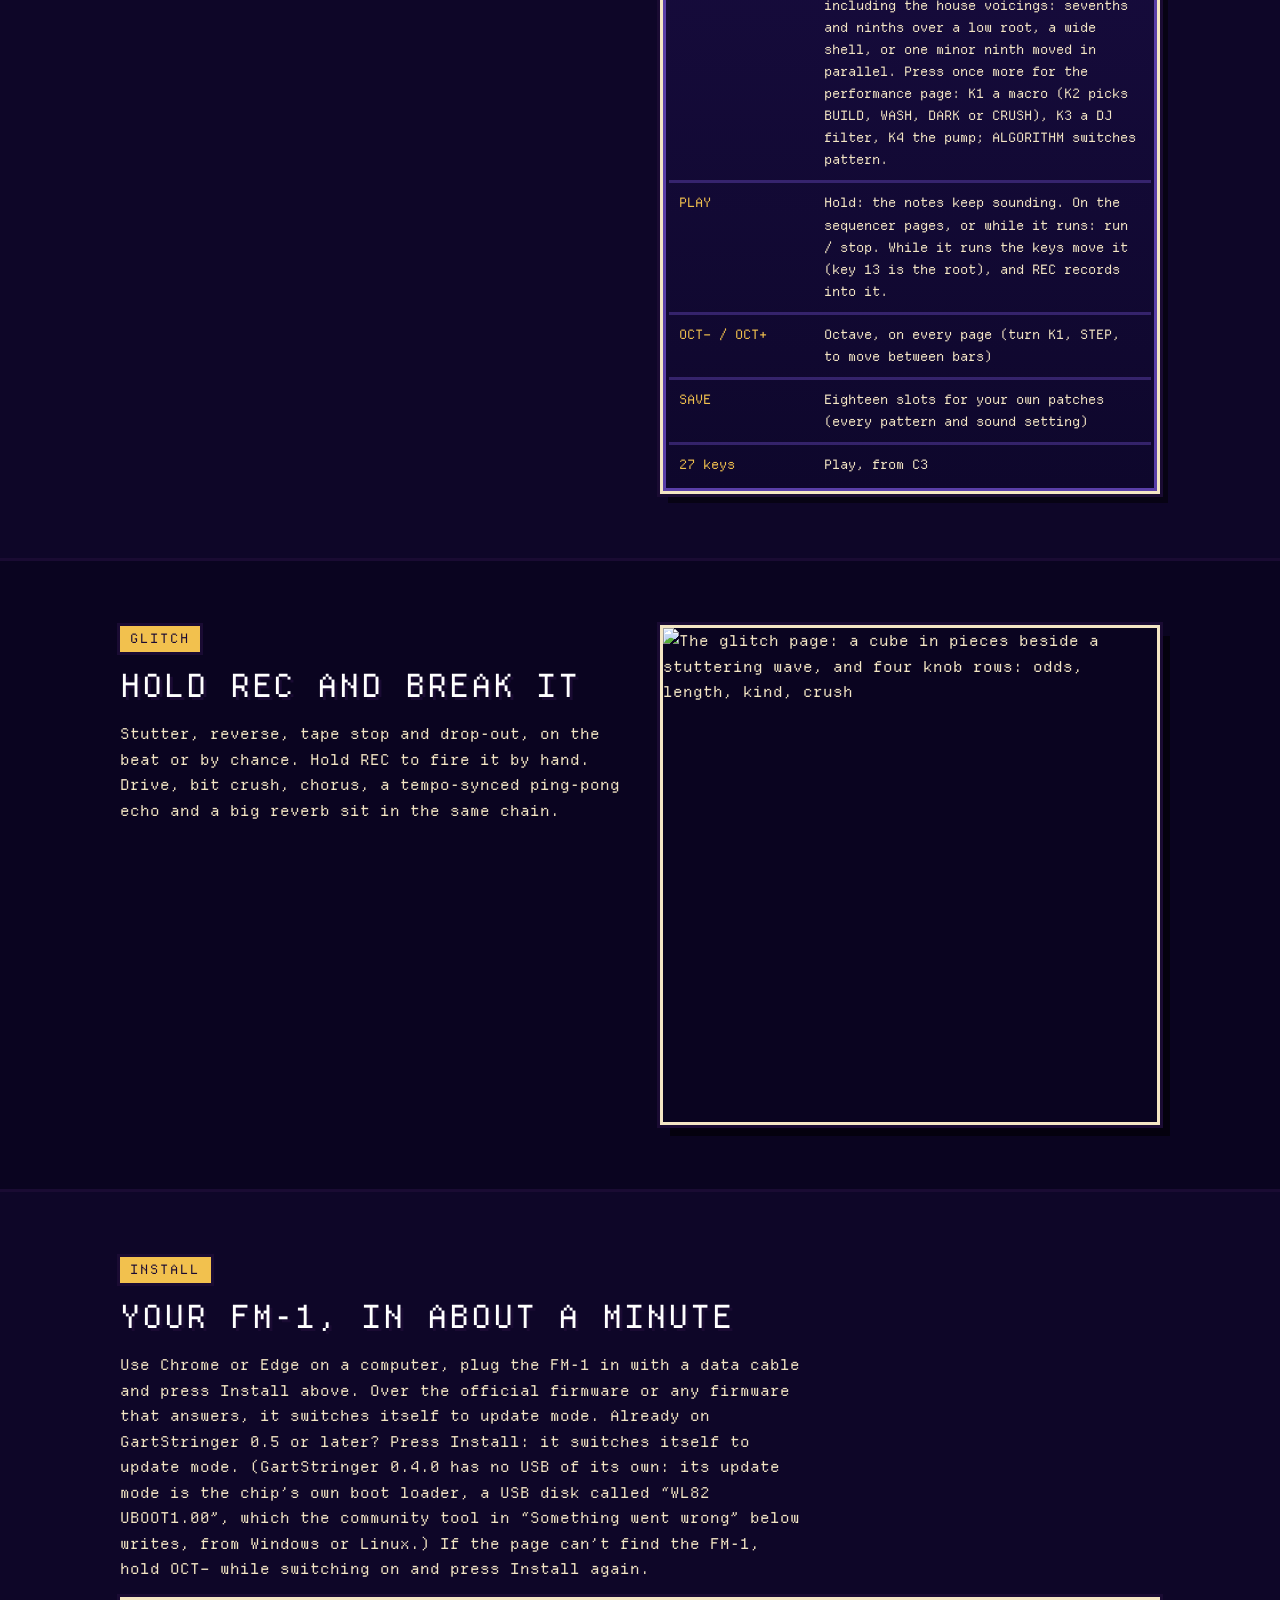
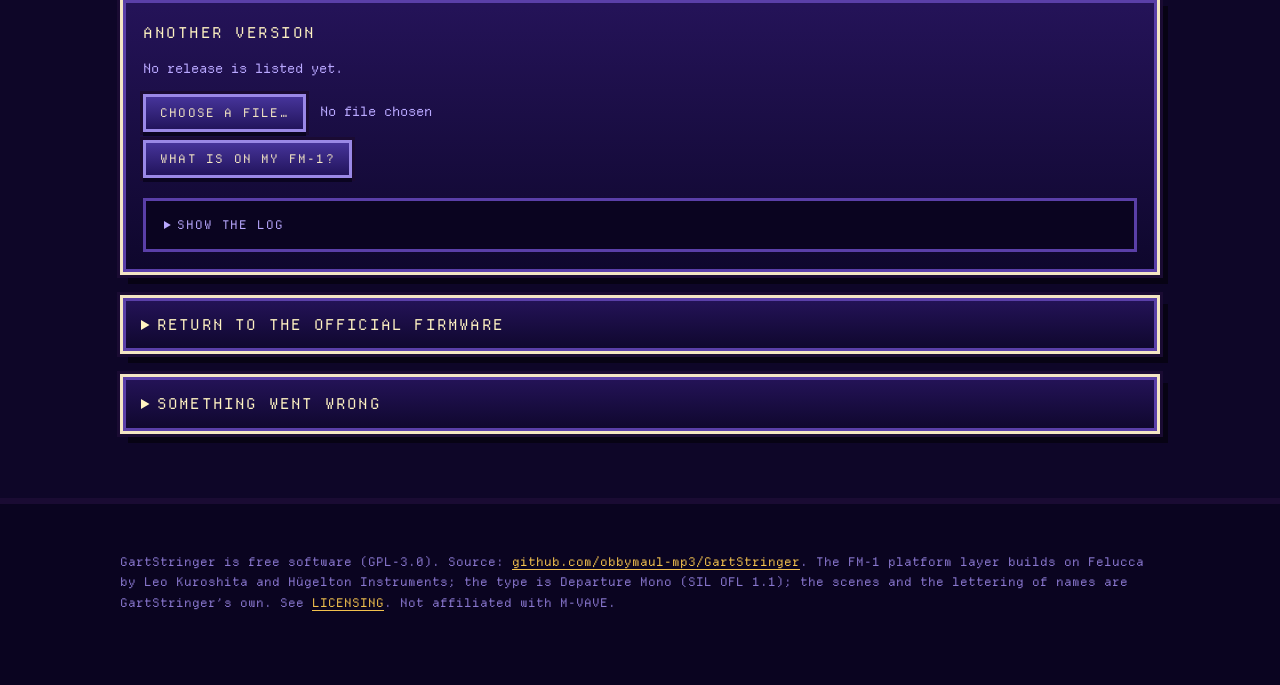
==== commit 2c61dc9a: "3.0: the Retro Fantasy look The chrome look is replaced throughout; the instrument itself (sound, pa" ====
--- a/web/index.html
+++ b/web/index.html
@@ -7,14 +7,14 @@
 <head>
 <meta charset="utf-8">
 <meta name="viewport" content="width=device-width, initial-scale=1">
-<title>GartStringer: a supersaw trance synth for the M-VAVE FM-1</title>
-<meta name="description" content="GartStringer turns the M-VAVE FM-1 into a supersaw trance lead and bass synth: 32 patches, trance gate, arpeggiator, glitch effects and a 90s rave look. No drums, so it plays beside yours. Free and open source.">
-<meta name="theme-color" content="#0a0806">
-<meta property="og:title" content="GartStringer: a supersaw trance synth for the M-VAVE FM-1">
+<title>GartStringer: Sir Obby's synth for the M-VAVE FM-1</title>
+<meta name="description" content="GartStringer turns the M-VAVE FM-1 into a six-voice synth with 160 patches in six worlds, a sequencer, an arpeggiator, a gate and glitch, behind a screen drawn like a late-90s fantasy game. No drums, so it plays beside yours. Free and open source.">
+<meta name="theme-color" content="#0a0420">
+<meta property="og:title" content="GartStringer: Sir Obby's synth for the M-VAVE FM-1">
 <meta property="og:description" content="Supersaw leads, rolling trance bass, a gate, an arpeggiator and glitch. No drums. Free and open source.">
 <meta property="og:image" content="images/home.png">
 <link rel="icon" href="favicon.svg" type="image/svg+xml">
-<link rel="preload" href="fonts/Sora.ttf" as="font" type="font/ttf" crossorigin>
+<link rel="preload" href="fonts/DepartureMono.otf" as="font" type="font/otf" crossorigin>
 <link rel="stylesheet" href="site.css">
 </head>
 <body>
@@ -36,9 +36,11 @@
   <section class="hero" id="install" aria-labelledby="hero-title">
     <div class="container hero__grid">
       <div class="hero__pitch">
-        <h1 id="hero-title" tabindex="-1"><span>GartStringer</span></h1>
-        <p class="hero__lead">Trance, house, techno, garage. No drums.</p>
-        <p class="hero__sub">Six worlds in one firmware for the M-VAVE&nbsp;FM-1. TRANCE: supersaw leads, rolling bass, the gate and the glitch. HOUSE: hazy FM keys, organs, donk bass, one-key chords and a pump. TECHNO: acid lines, metal, drones and noise. GARAGE: reese and organ basses, bell stabs, the shuffle. Built to sit beside your drum machine, and to stay in time with it: on its own clock, or following MIDI clock.</p>
+        <h1 id="hero-title" tabindex="-1"><img src="images/title.png" width="410" height="90" alt="Gartstringer"></h1>
+        <div class="hero__text">
+        <p class="hero__lead">Sir Obby&rsquo;s synth. Six worlds. No drums.</p>
+        <p class="hero__sub">Six worlds in one firmware for the M-VAVE&nbsp;FM-1. TRANCE, a castle at dusk: supersaw leads, rolling bass, the gate and the glitch. HOUSE, a cathedral: hazy FM keys, organs, one-key chords and a pump. TECHNO, a dungeon with its ghosts: acid lines, metal, drones and noise. GARAGE, a shrine on an island: reese and organ basses, bell stabs, the shuffle. AMBIENT, a forest of fireflies: slow pads and glass. BASS, a forge over lava: the heavy end. Built to sit beside your drum machine, and to stay in time with it: on its own clock, or following MIDI clock.</p>
+        </div>
         <div class="installer">
           <div class="row">
             <button class="btn btn--primary btn--lg" id="go" type="button" disabled>Install on your FM-1</button>
@@ -64,7 +66,7 @@
           </div>
         </div>
       </div>
-      <div class="hero__visual shot"><img src="images/home.png" width="480" height="480" alt="The FM-1's screen: the home page in the trance world, a chrome star on black with pink lines, under it the patch name and four knob cards" fetchpriority="high"></div>
+      <div class="hero__visual shot"><img src="images/home.png" width="480" height="480" alt="The FM-1's screen: the home page in the trance world, a castle at dusk under a moon with lit windows, under it the patch name in gold-tiled lettering and four knob rows with stepped gold meters" fetchpriority="high"></div>
     </div>
   </section>
 
@@ -72,18 +74,18 @@
     <div class="container">
       <p class="eyebrow">The sound</p>
       <h2 id="sound-title">Eleven oscillators, six voices, 160 patches, six worlds</h2>
-      <p class="lead">Forty trance patches and twenty-four each of house, techno, garage, ambient and bass. Turn ALGORITHM on the home page to step from one world to the next: the patches, the colours and the scene change, your sequence and your saves stay. Every patch is a starting point: more than fifty parameters sit behind the pages. The screen is a small 3D world in pixels: towers rise and drift with the detune of your oscillator, every effect is a shape that turns and shows its setting, and the save page is a memory card.</p>
+      <p class="lead">Forty trance patches and twenty-four each of house, techno, garage, ambient and bass. Turn ALGORITHM on the home page to step from one world to the next: the patches, the colours and the scene change, your sequence and your saves stay. Every patch is a starting point: more than fifty parameters sit behind the pages. The screen is drawn like a late-90s fantasy game: each world is a place, and the place answers your playing. The castle&rsquo;s windows light, the cathedral&rsquo;s candles leap, the dungeon&rsquo;s ghosts bob, the shrine&rsquo;s gem flares, the forest&rsquo;s fireflies wake and the forge spits lava. The save page is a memory card.</p>
       <div class="grid grid--3">
-        <article class="card"><h3><i class="dot" style="background:var(--pink)"></i>Oscillators</h3><p>Supersaw (seven detuned saws), hyper sync, PWM stack, roll bass and feedback; and FM keys, a drawbar organ, the donk, metal, noise and a reese. Plus a sub. Detune, mix and colour are knobs.</p></article>
-        <article class="card"><h3><i class="dot" style="background:var(--cyan)"></i>Filter</h3><p>A smooth state-variable filter: 12 and 24 dB low-pass, band, high-pass, and a vowel filter for choirs. Two envelopes, one LFO, glide, mono and legato, and a tape control for wow, flutter and a worn top end.</p></article>
-        <article class="card"><h3><i class="dot" style="background:var(--yellow)"></i>Gate and arp</h3><p>A 128-step note sequencer with eight patterns, a metronome and count-in recording, a gate with fourteen patterns and two pumps that duck on the beat like a sidechain, and an arpeggiator with eight patterns. The clock is exact to a fraction of a sample and corrected against the FM-1&rsquo;s crystal, so it holds its tempo beside other machines; send it MIDI clock (the MIDI IN jack, or USB) and it follows that instead, with Start and Stop, and the top bar shows EXT.</p></article>
+        <article class="card"><h3><i class="dot" style="background:var(--hot)"></i>Oscillators</h3><p>Supersaw (seven detuned saws), hyper sync, PWM stack, roll bass and feedback; and FM keys, a drawbar organ, the donk, metal, noise and a reese. Plus a sub. Detune, mix and colour are knobs.</p></article>
+        <article class="card"><h3><i class="dot" style="background:var(--teal)"></i>Filter</h3><p>A smooth state-variable filter: 12 and 24 dB low-pass, band, high-pass, and a vowel filter for choirs. Two envelopes, one LFO, glide, mono and legato, and a tape control for wow, flutter and a worn top end.</p></article>
+        <article class="card"><h3><i class="dot" style="background:var(--gold)"></i>Gate and arp</h3><p>A 128-step note sequencer with eight patterns, a metronome and count-in recording, a gate with fourteen patterns and two pumps that duck on the beat like a sidechain, and an arpeggiator with eight patterns. The clock is exact to a fraction of a sample and corrected against the FM-1&rsquo;s crystal, so it holds its tempo beside other machines; send it MIDI clock (the MIDI IN jack, or USB) and it follows that instead, with Start and Stop, and the top bar shows EXT.</p></article>
       </div>
     </div>
   </section>
 
   <section class="section section--band" id="controls" aria-labelledby="controls-title">
     <div class="container split">
-      <div class="shot"><img src="images/edit.png" width="480" height="480" alt="The effects page: four 3D shapes, one for each effect, over a perspective floor" loading="lazy"></div>
+      <div class="shot"><img src="images/edit.png" width="480" height="480" alt="The effects page: a gold note and its pink echoes shrinking away, and four knob rows: chorus, echo, feedback, reverb" loading="lazy"></div>
       <div>
         <p class="eyebrow">Controls</p>
         <h2 id="controls-title">Four knobs per page</h2>
@@ -96,7 +98,7 @@
           <tr><td>ARP</td><td>Arpeggiator (press again: on / off)</td></tr>
           <tr><td>SEQ</td><td>Step sequencer, up to 128 steps, eight patterns. REC arms it: a bar of count-in with the click, then play and the notes land on the step line. ALGORITHM switches pattern A–H (at the end of the pass). K1 step, K2 note, K3 rest / note / accent / slide, K4 length. With the chords on, each step is a root and plays its chord. Press SEQ again for the step page: K2 repeats the step two to four times in its own time, K3 sets its chance (always, 75, 50 or 25 %), K4 lets the pattern keep a sound of its own. Again for rate, swing, gate and click level, and again for tools: clear, copy, fill, shift.</td></tr>
           <tr><td>GLO</td><td>Glitch (press again: the gate and the pump)</td></tr>
-          <tr><td>HOME</td><td>On the home page ALGORITHM steps through the worlds: TRANCE, HOUSE, TECHNO, GARAGE. Press again for the chord instrument: it shows the key and scale and the chord you play. ALGORITHM switches it on; K1 key, K2 scale (16), K3 layout (white keys = degrees, black keys = chord types, or chord buttons on the low keys; Lock latches), K4 voicing, including the house voicings: sevenths and ninths over a low root, a wide shell, or one minor ninth moved in parallel. Press once more for the performance page: K1 a macro (K2 picks BUILD, WASH, DARK or CRUSH), K3 a DJ filter, K4 the pump; ALGORITHM switches pattern.</td></tr>
+          <tr><td>HOME</td><td>On the home page ALGORITHM steps through the worlds: TRANCE, HOUSE, TECHNO, GARAGE, AMBIENT, BASS. Press again for the chord instrument: it shows the key and scale and the chord you play. ALGORITHM switches it on; K1 key, K2 scale (16), K3 layout (white keys = degrees, black keys = chord types, or chord buttons on the low keys; Lock latches), K4 voicing, including the house voicings: sevenths and ninths over a low root, a wide shell, or one minor ninth moved in parallel. Press once more for the performance page: K1 a macro (K2 picks BUILD, WASH, DARK or CRUSH), K3 a DJ filter, K4 the pump; ALGORITHM switches pattern.</td></tr>
           <tr><td>PLAY</td><td>Hold: the notes keep sounding. On the sequencer pages, or while it runs: run / stop. While it runs the keys move it (key 13 is the root), and REC records into it.</td></tr>
           <tr><td>OCT− / OCT+</td><td>Octave, on every page (turn K1, STEP, to move between bars)</td></tr>
           <tr><td>SAVE</td><td>Eighteen slots for your own patches (every pattern and sound setting)</td></tr>
@@ -111,9 +113,9 @@
       <div>
         <p class="eyebrow">Glitch</p>
         <h2 id="glitch-title">Hold REC and break it</h2>
-        <p class="lead">Stutter, reverse, tape stop and drop-out, on the beat or by chance. Hold REC to fire it by hand; the screen turns red. Drive, bit crush, chorus, a tempo-synced ping-pong echo and a big reverb sit in the same chain.</p>
+        <p class="lead">Stutter, reverse, tape stop and drop-out, on the beat or by chance. Hold REC to fire it by hand. Drive, bit crush, chorus, a tempo-synced ping-pong echo and a big reverb sit in the same chain.</p>
       </div>
-      <div class="shot"><img src="images/glitch.png" width="480" height="480" alt="The glitch page: shards of a cube beside a stuttering wave, and four knobs: odds, length, kind, crush" loading="lazy"></div>
+      <div class="shot"><img src="images/glitch.png" width="480" height="480" alt="The glitch page: a cube in pieces beside a stuttering wave, and four knob rows: odds, length, kind, crush" loading="lazy"></div>
     </div>
   </section>
 
@@ -165,7 +167,7 @@
 
 <footer class="site-footer">
   <div class="container">
-    <p>GartStringer is free software (GPL-3.0). Source: <a href="https://github.com/obbymaul-mp3/GartStringer">github.com/obbymaul-mp3/GartStringer</a>. The FM-1 platform layer builds on Felucca by Leo Kuroshita and Hügelton Instruments; the type is Sora (SIL OFL 1.1). See <a href="firmware/LICENSING.md">LICENSING</a>. Not affiliated with M-VAVE.</p>
+    <p>GartStringer is free software (GPL-3.0). Source: <a href="https://github.com/obbymaul-mp3/GartStringer">github.com/obbymaul-mp3/GartStringer</a>. The FM-1 platform layer builds on Felucca by Leo Kuroshita and Hügelton Instruments; the type is Departure Mono (SIL OFL 1.1); the scenes and the lettering of names are GartStringer&rsquo;s own. See <a href="firmware/LICENSING.md">LICENSING</a>. Not affiliated with M-VAVE.</p>
   </div>
 </footer>
 <script type="module" src="installer.js"></script>
--- a/web/site.css
+++ b/web/site.css
@@ -1,75 +1,110 @@
 /* SPDX-License-Identifier: GPL-3.0-only
  * Copyright (C) 2026 GartStringer contributors */
-/* GartStringer's pages: a blue-black void, electric blue, a little amber for the house side, Sora. Shared by the first page and the play page. */
-@font-face { font-family: "Sora"; src: url("fonts/Sora.ttf") format("truetype"); font-weight: 100 800; font-display: swap; }
+/* GartStringer's pages, in the look of the instrument's own screen: a castle at dusk behind indigo windows with parchment borders,
+ * gold for what is on, pink for what is alive or chosen, hard shadows, square corners, pixel type. Shared by the first page and
+ * the play page. */
+@font-face { font-family: "Departure Mono"; src: url("fonts/DepartureMono.otf") format("opentype"); font-display: swap; }
 :root {
-  --bg: #02040c; --bg2: #070a18; --panel: #0a0f22; --panel2: #121a36; --line: #1c2c5c;
-  --ink: #e8f0ff; --ink2: #a4b2d4; --ink3: #7484ac;
-  --pink: #60b0ff; --cyan: #98d4ff; --yellow: #ffb060; --green: #40ffd0; --ember: #2060d8; --lav: #a880ff;
-  --r: 14px;
+  --ink0: #1a0b33; --night: #0a0420; --wa: #26145c; --wb: #0e072c; --sa: #46349a; --sb: #22145c; --edge: #9a88e6; --dim: #5a3fa8;
+  --unlit: #2a1a66; --lilac: #b9a8ff; --parch: #f4e6c4; --gold: #f2c14e; --goldhi: #fff3c2; --goldlo: #c98a2e;
+  --hot: #ff5fb4; --hothi: #ff9ad2; --hotlo: #b0246f; --teal: #4fd6c8;
+  /* the names the play page's own styles use */
+  --bg: var(--night); --bg2: #0e0628; --panel: var(--wb); --panel2: var(--sb); --line: var(--dim);
+  --ink: var(--parch); --ink2: var(--lilac); --ink3: #8a78d0;
+  --pink: var(--hot); --cyan: var(--gold); --yellow: var(--gold); --green: var(--teal); --ember: var(--hotlo); --lav: var(--edge);
+  --r: 0px;
 }
 * { box-sizing: border-box; }
 html { color-scheme: dark; scroll-behavior: smooth; }
-body { margin: 0; background: var(--bg); color: var(--ink); font: 400 16px/1.6 "Sora", system-ui, sans-serif; -webkit-font-smoothing: antialiased; }
-a { color: var(--cyan); text-underline-offset: 3px; }
-a:hover { color: var(--pink); }
+body { margin: 0; background: var(--night); color: var(--parch); font: 400 15px/1.7 "Departure Mono", ui-monospace, "Courier New", monospace; }
+body::after { content: ""; position: fixed; inset: 0; pointer-events: none; z-index: 20; background: repeating-linear-gradient(180deg, transparent 0 3px, rgba(0, 0, 0, .08) 3px 4px); }
+a { color: var(--gold); text-underline-offset: 3px; }
+a:hover { color: var(--goldhi); }
+:focus-visible { outline: 3px solid var(--hot); outline-offset: 3px; }
 .container { width: min(1040px, 100% - 32px); margin: 0 auto; }
-.skip { position: absolute; left: -999px; } .skip:focus { left: 8px; top: 8px; background: var(--panel); padding: 8px 12px; z-index: 9; }
-.site-header { position: sticky; top: 0; z-index: 5; background: rgba(2, 4, 12, .85); backdrop-filter: blur(10px); border-bottom: 1px solid var(--line); }
-.site-header__row { display: flex; align-items: center; gap: 20px; height: 60px; }
-.brand { font-weight: 700; letter-spacing: .22em; font-size: 15px; color: var(--ink); text-decoration: none; display: flex; gap: 10px; align-items: center; }
-.brand i { width: 10px; height: 10px; background: var(--pink); display: inline-block; box-shadow: 14px 0 var(--cyan), 28px 0 var(--yellow); margin-right: 28px; }
-.site-nav { display: flex; gap: 18px; margin-left: auto; font-size: 14px; }
-.site-nav a { color: var(--ink2); text-decoration: none; } .site-nav a:hover { color: var(--ink); }
-.btn { font: 600 15px/1 "Sora", sans-serif; border-radius: 999px; border: 1px solid var(--line); background: var(--panel2); color: var(--ink); padding: 14px 22px; cursor: pointer; text-decoration: none; display: inline-block; }
-.btn:hover:not(:disabled) { border-color: var(--lav); color: var(--ink); }
-.btn:disabled { opacity: .45; cursor: default; }
-.btn--primary { background: linear-gradient(90deg, var(--pink), var(--ember)); color: #02040c; border: 0; }
-.btn--primary:hover:not(:disabled) { color: #02040c; filter: brightness(1.08); }
-.btn--sm { padding: 10px 16px; font-size: 13px; } .btn--lg { padding: 18px 30px; font-size: 17px; }
-.hero { padding: 72px 0 56px; background: radial-gradient(120% 90% at 70% 0%, #183274 0%, #08102c 40%, var(--bg) 78%); }
+.skip { position: absolute; left: -999px; } .skip:focus { left: 8px; top: 8px; background: var(--gold); color: var(--ink0); padding: 8px 12px; z-index: 30; }
+
+/* a window: every panel is one */
+.win, .card, .panel, details, .installer, .panelbox, table.keys {
+  background: linear-gradient(180deg, rgba(38, 20, 92, .94), rgba(14, 7, 44, .96));
+  border: 3px solid var(--parch);
+  box-shadow: 0 0 0 3px var(--ink0), inset 0 0 0 3px var(--dim), 8px 9px 0 rgba(0, 0, 0, .5);
+}
+
+.site-header { position: sticky; top: 0; z-index: 5; background: linear-gradient(180deg, var(--wa), var(--wb)); border-bottom: 3px solid var(--parch); box-shadow: 0 3px 0 var(--ink0); }
+.site-header__row { display: flex; align-items: center; gap: 20px; height: 56px; }
+.brand { letter-spacing: .16em; font-size: 15px; color: var(--goldhi); text-decoration: none; display: flex; gap: 12px; align-items: center; text-transform: uppercase; text-shadow: 2px 2px 0 var(--night); }
+.brand i { width: 12px; height: 12px; background: var(--hot); display: inline-block; transform: rotate(45deg); box-shadow: 0 0 0 3px var(--ink0); }
+.site-nav { display: flex; gap: 18px; margin-left: auto; font-size: 13px; text-transform: uppercase; letter-spacing: .1em; }
+.site-nav a { color: var(--lilac); text-decoration: none; } .site-nav a:hover { color: var(--goldhi); }
+
+/* buttons: square, a three pixel border, a hard drop */
+.btn { font: 400 14px/1 "Departure Mono", monospace; text-transform: uppercase; letter-spacing: .1em; border-radius: 0; border: 3px solid var(--edge); background: linear-gradient(180deg, var(--sa), var(--sb)); color: var(--parch); padding: 13px 18px; cursor: pointer; text-decoration: none; display: inline-block; box-shadow: 0 4px 0 var(--night), 0 0 0 3px var(--ink0); }
+.btn:hover:not(:disabled) { border-color: var(--goldhi); color: #fff; }
+.btn:active:not(:disabled) { transform: translateY(3px); box-shadow: 0 1px 0 var(--night), 0 0 0 3px var(--ink0); }
+.btn:disabled { opacity: .5; cursor: default; }
+.btn--primary { background: linear-gradient(180deg, var(--goldhi), var(--gold) 55%, var(--goldlo)); border-color: #fff6d0; color: var(--ink0); }
+.btn--primary:hover:not(:disabled) { color: var(--ink0); border-color: #fff; }
+.btn--sm { padding: 10px 14px; font-size: 12px; } .btn--lg { padding: 17px 24px; font-size: 16px; }
+
+.hero { padding: 64px 0 56px; background: linear-gradient(180deg, rgba(10, 4, 30, .2), rgba(10, 4, 30, .55) 70%, var(--night)), url("images/scene.png") center top / cover no-repeat; image-rendering: pixelated; border-bottom: 3px solid var(--ink0); }
 .hero__grid { display: grid; grid-template-columns: 1.05fr .95fr; gap: 40px; align-items: center; }
-h1 { font-size: clamp(40px, 7vw, 72px); line-height: 1; letter-spacing: .12em; margin: 0 0 14px; font-weight: 700; }
-h1 span { background: linear-gradient(90deg, var(--ember), var(--pink) 50%, var(--cyan)); -webkit-background-clip: text; background-clip: text; color: transparent; }
-.hero__lead { font-size: 20px; color: var(--ink); margin: 0 0 8px; max-width: 30ch; }
-.hero__sub { color: var(--ink2); margin: 0 0 26px; max-width: 46ch; }
-.hero__visual img, .shot img { width: 100%; height: auto; image-rendering: pixelated; border-radius: 10px; display: block; border: 1px solid var(--line); box-shadow: 0 20px 60px rgba(0, 0, 0, .5); }
-.row { display: flex; gap: 12px; flex-wrap: wrap; align-items: center; }
-.installer { margin-top: 8px; }
-.installer__ver { color: var(--ink2); font-size: 13px; margin: 10px 0 0; min-height: 1.4em; }
-.installer__status { margin: 8px 0 0; min-height: 1.5em; color: var(--yellow); }
-progress { width: 100%; height: 6px; border: 0; background: var(--panel); border-radius: 3px; margin-top: 12px; accent-color: var(--pink); }
-.note { color: var(--ink2); font-size: 14px; }
-.pkg { font-size: 13px; color: var(--ink2); margin: 8px 0 0; overflow-wrap: anywhere; } .pkg.ok { color: var(--green); } .pkg.bad { color: var(--pink); }
-.panel { border-radius: var(--r); padding: 14px 18px; margin-top: 14px; border: 1px solid var(--line); background: var(--panel); }
-.panel--ok { border-color: #3f8e6a; } .panel--bad { border-color: #a04a66; }
-.panel .title { font-weight: 600; margin: 0 0 6px; } .panel h3 { margin: 0 0 8px; font-size: 16px; }
-.check { display: flex; gap: 10px; align-items: flex-start; margin-top: 12px; font-size: 14px; color: var(--ink2); }
+h1 { margin: 0 0 14px; line-height: 0; }
+h1 img { width: min(100%, 560px); height: auto; image-rendering: pixelated; display: block; filter: drop-shadow(4px 5px 0 rgba(10, 4, 32, .8)); }
+h1 span { position: absolute; left: -9999px; }
+.hero__text { background: rgba(14, 7, 44, .88); border: 3px solid var(--dim); box-shadow: 0 0 0 3px var(--ink0); padding: 16px 20px; margin: 0 0 26px; }
+.hero__lead { font-size: 17px; color: #fff; margin: 0 0 8px; text-transform: uppercase; letter-spacing: .08em; }
+.hero__sub { color: var(--parch); margin: 0; font-size: 14px; }
+.hero__visual img, .shot img { width: 100%; height: auto; image-rendering: pixelated; display: block; border: 3px solid var(--parch); box-shadow: 0 0 0 3px var(--ink0), 10px 11px 0 rgba(0, 0, 0, .55); }
+.row { display: flex; gap: 14px; flex-wrap: wrap; align-items: center; }
+.installer { margin-top: 8px; padding: 20px; }
+.installer h3 { margin: 0 0 8px; text-transform: uppercase; letter-spacing: .1em; font-weight: 400; font-size: 15px; color: var(--goldhi); }
+.installer__ver { color: var(--lilac); font-size: 13px; margin: 12px 0 0; min-height: 1.4em; }
+.installer__status { margin: 8px 0 0; min-height: 1.5em; color: var(--gold); }
+progress { appearance: none; -webkit-appearance: none; width: 100%; height: 14px; border: 3px solid var(--dim); background: var(--night); border-radius: 0; margin-top: 12px; }
+progress::-webkit-progress-bar { background: var(--night); }
+progress::-webkit-progress-value { background: repeating-linear-gradient(90deg, var(--gold) 0 10px, transparent 10px 13px); }
+progress::-moz-progress-bar { background: repeating-linear-gradient(90deg, var(--gold) 0 10px, transparent 10px 13px); }
+.note { color: var(--lilac); font-size: 13px; }
+.pkg { font-size: 12px; color: var(--lilac); margin: 8px 0 0; overflow-wrap: anywhere; } .pkg.ok { color: var(--teal); } .pkg.bad { color: var(--hothi); }
+.panel { padding: 16px 20px; margin-top: 18px; }
+.panel--ok { border-color: var(--teal); } .panel--bad { border-color: var(--hot); }
+.panel .title { margin: 0 0 6px; color: #fff; } .panel h3 { margin: 0 0 8px; font-size: 15px; font-weight: 400; color: #fff; }
+.check { display: flex; gap: 10px; align-items: flex-start; margin-top: 12px; font-size: 13px; color: var(--lilac); }
+.check input { accent-color: var(--hot); width: 18px; height: 18px; }
+
 .section { padding: 64px 0; }
-.section--band { background: var(--bg2); border-block: 1px solid var(--line); }
-.eyebrow { color: var(--pink); font-size: 12px; letter-spacing: .24em; text-transform: uppercase; margin: 0 0 8px; font-weight: 600; }
-h2 { font-size: clamp(26px, 4vw, 38px); margin: 0 0 12px; line-height: 1.15; }
-.lead { color: var(--ink2); max-width: 62ch; font-size: 17px; }
-.grid { display: grid; gap: 18px; margin-top: 28px; }
+.section--band { background: var(--bg2); border-block: 3px solid var(--ink0); }
+.eyebrow { display: inline-block; background: var(--gold); color: var(--ink0); font-size: 13px; letter-spacing: .16em; text-transform: uppercase; margin: 0 0 14px; padding: 2px 10px; box-shadow: 0 0 0 3px var(--ink0); }
+h2 { font-size: clamp(22px, 3.4vw, 32px); margin: 0 0 12px; line-height: 1.25; font-weight: 400; text-transform: uppercase; letter-spacing: .06em; color: #fff; text-shadow: 3px 3px 0 var(--ink0); }
+.lead { color: var(--parch); max-width: 68ch; font-size: 15px; }
+.grid { display: grid; gap: 24px; margin-top: 28px; }
 .grid--2 { grid-template-columns: repeat(2, 1fr); } .grid--3 { grid-template-columns: repeat(3, 1fr); }
-.card { background: var(--panel); border: 1px solid var(--line); border-radius: var(--r); padding: 22px; }
-.card h3 { margin: 0 0 6px; font-size: 18px; } .card p { margin: 0; color: var(--ink2); font-size: 15px; }
-.card .dot { width: 12px; height: 12px; border-radius: 3px; display: inline-block; margin-right: 8px; vertical-align: -1px; }
-.split { display: grid; grid-template-columns: 1fr 1fr; gap: 36px; align-items: center; }
-table.keys { width: 100%; border-collapse: collapse; font-size: 14px; margin-top: 18px; }
-table.keys td { padding: 9px 10px; border-bottom: 1px solid var(--line); vertical-align: top; } table.keys td:first-child { color: var(--yellow); white-space: nowrap; font-weight: 600; width: 1%; padding-right: 22px; }
-details { background: var(--panel); border: 1px solid var(--line); border-radius: var(--r); padding: 14px 18px; margin-top: 12px; }
-summary { cursor: pointer; font-weight: 600; } details p { color: var(--ink2); font-size: 15px; }
-.chips { display: flex; gap: 10px; flex-wrap: wrap; margin: 14px 0; }
-.chip { font: 400 13px/1.3 "Sora", sans-serif; text-align: left; background: var(--panel2); color: var(--ink); border: 1px solid var(--line); border-radius: 12px; padding: 10px 14px; cursor: pointer; }
-.chip b { display: block; } .chip span { color: var(--ink2); } .chip[aria-pressed="true"] { border-color: var(--pink); }
-.notes ul { color: var(--ink2); font-size: 14px; padding-left: 20px; } .notes .when { color: var(--ink2); font-size: 13px; margin: 0; } .notes .dl { font-size: 12px; color: var(--ink3); overflow-wrap: anywhere; }
-.unit { margin-top: 10px; font-size: 14px; color: var(--green); } .unit.bad { color: var(--pink); }
-.log-fold summary { font-weight: 400; font-size: 13px; color: var(--ink2); }
-pre.log { max-height: 220px; overflow: auto; font-size: 12px; color: var(--ink2); background: var(--bg); padding: 10px; border-radius: 8px; white-space: pre-wrap; }
-.site-footer { padding: 36px 0 60px; color: var(--ink3); font-size: 13px; border-top: 1px solid var(--line); }
+.card { padding: 22px; }
+.card h3 { margin: 0 0 8px; font-size: 16px; font-weight: 400; text-transform: uppercase; letter-spacing: .1em; color: var(--goldhi); } .card p { margin: 0; color: var(--parch); font-size: 14px; }
+.card .dot { width: 12px; height: 12px; display: inline-block; margin-right: 12px; transform: rotate(45deg); box-shadow: 0 0 0 3px var(--ink0); vertical-align: 0; }
+.split { display: grid; grid-template-columns: 1fr 1fr; gap: 40px; align-items: start; }
+.split > .shot { position: sticky; top: 84px; }
+table.keys { width: 100%; border-collapse: separate; border-spacing: 0; font-size: 13px; margin-top: 18px; padding: 6px; }
+table.keys td { padding: 9px 10px; border-bottom: 3px solid rgba(90, 63, 168, .5); vertical-align: top; } table.keys tr:last-child td { border-bottom: 0; }
+table.keys td:first-child { color: var(--gold); width: 30%; padding-right: 16px; }
+details { padding: 14px 18px; margin-top: 20px; }
+summary { cursor: pointer; text-transform: uppercase; letter-spacing: .08em; color: var(--goldhi); } details p { color: var(--parch); font-size: 14px; }
+.chips { display: flex; gap: 12px; flex-wrap: wrap; margin: 14px 0; }
+.chip { font: 400 13px/1.4 "Departure Mono", monospace; text-align: left; background: rgba(8, 4, 28, .55); color: var(--parch); border: 3px solid var(--dim); border-radius: 0; padding: 9px 13px; cursor: pointer; }
+.chip b { display: block; font-weight: 400; color: #fff; } .chip span { color: var(--lilac); } .chip:hover { border-color: var(--edge); }
+.chip[aria-pressed="true"] { border-color: var(--hot); background: rgba(255, 95, 180, .2); }
+.notes ul { color: var(--parch); font-size: 13px; padding-left: 20px; } .notes .when { color: var(--lilac); font-size: 13px; margin: 0; } .notes .dl { font-size: 12px; color: var(--ink3); overflow-wrap: anywhere; }
+.unit { margin-top: 10px; font-size: 13px; color: var(--teal); } .unit.bad { color: var(--hothi); }
+.log-fold { box-shadow: none; border: 3px solid var(--dim); background: var(--night); } .log-fold summary { font-size: 12px; color: var(--lilac); }
+pre.log { max-height: 220px; overflow: auto; font: 12px/1.5 "Departure Mono", monospace; color: var(--lilac); background: var(--night); padding: 10px; white-space: pre-wrap; margin: 8px 0 0; }
+.site-footer { padding: 36px 0 60px; color: var(--ink3); font-size: 12px; border-top: 3px solid var(--ink0); }
 @media (max-width: 800px) {
   .hero__grid, .split, .grid--2, .grid--3 { grid-template-columns: 1fr; }
-  .site-nav { gap: 12px; font-size: 13px; } .hero { padding-top: 40px; }
+  .site-header__row { height: auto; flex-wrap: wrap; gap: 6px 16px; padding: 10px 0; }
+  .site-nav { margin-left: 0; flex-wrap: wrap; gap: 4px 14px; font-size: 12px; letter-spacing: .04em; } .hero { padding-top: 40px; }
+  .split > .shot { position: static; }
+  h2 { overflow-wrap: anywhere; }
 }
+@media (prefers-reduced-motion: reduce) { html { scroll-behavior: auto; } }
 [hidden] { display: none !important; }
